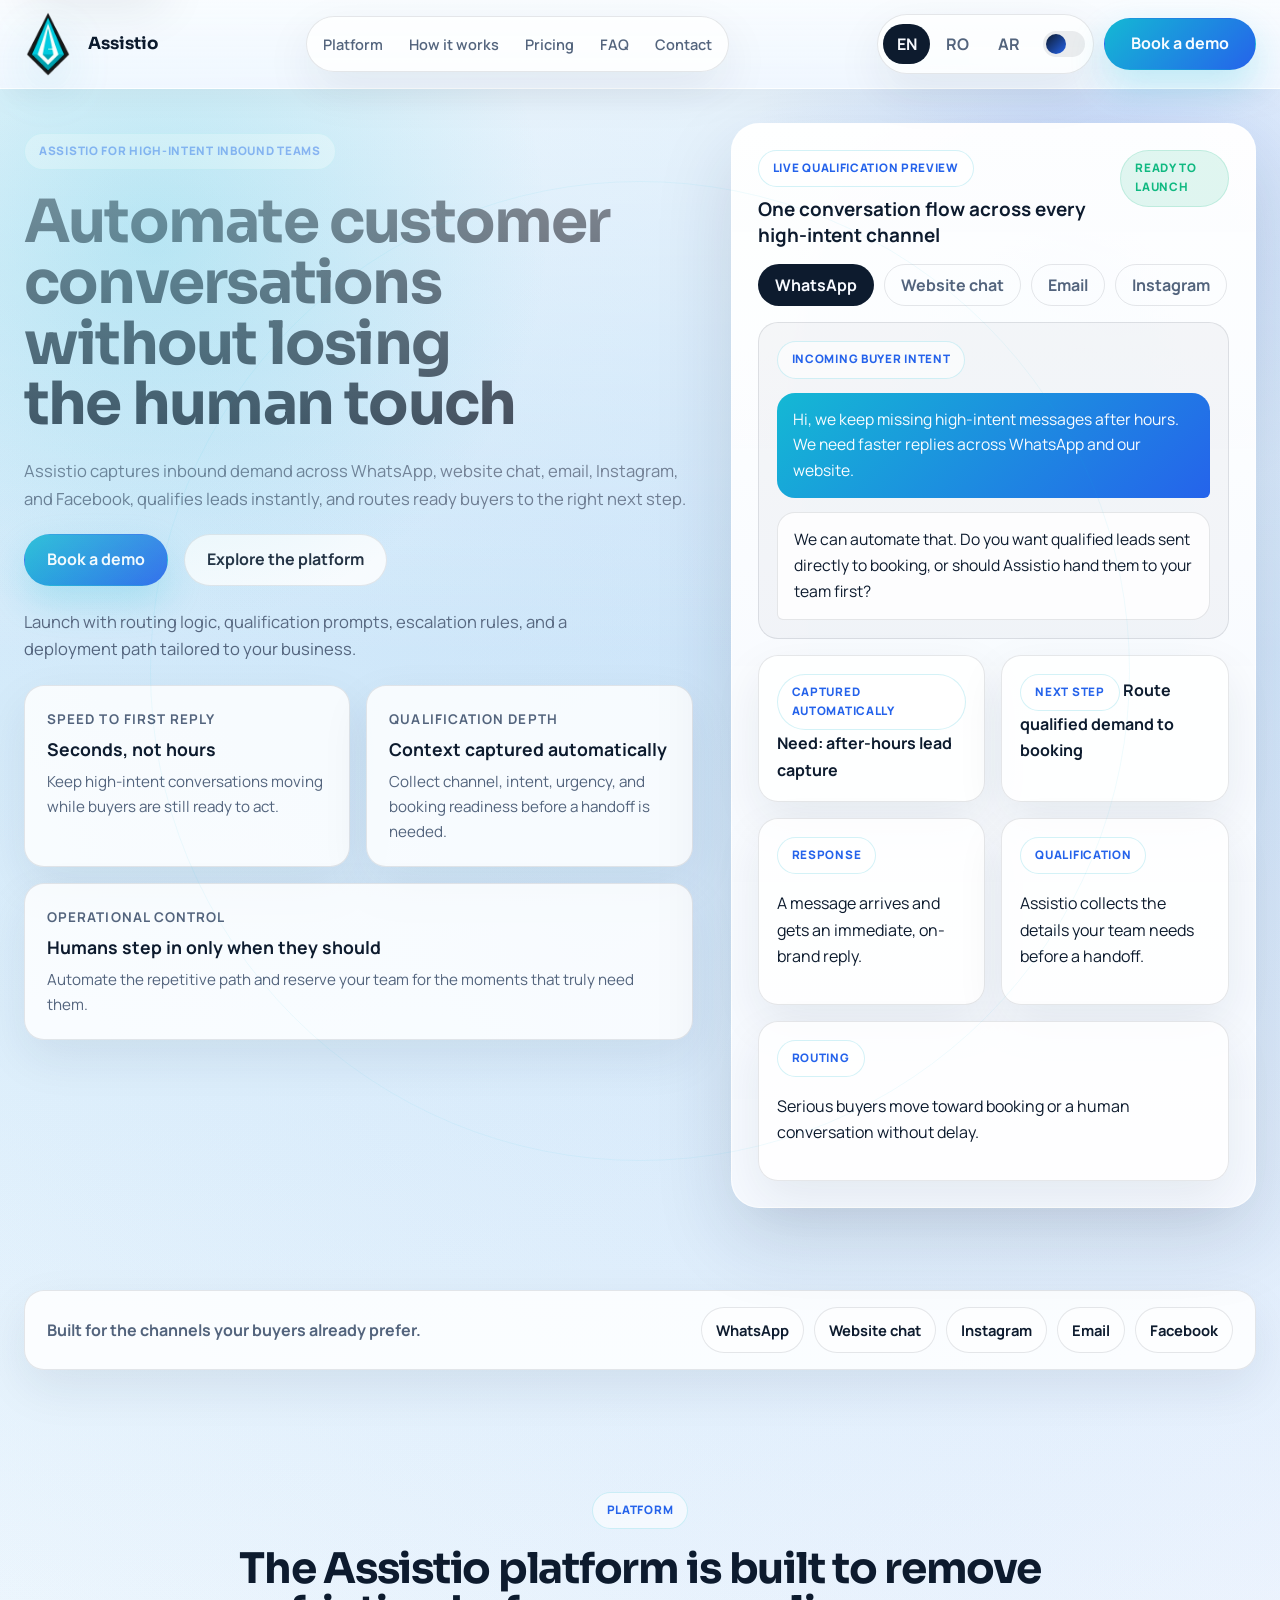
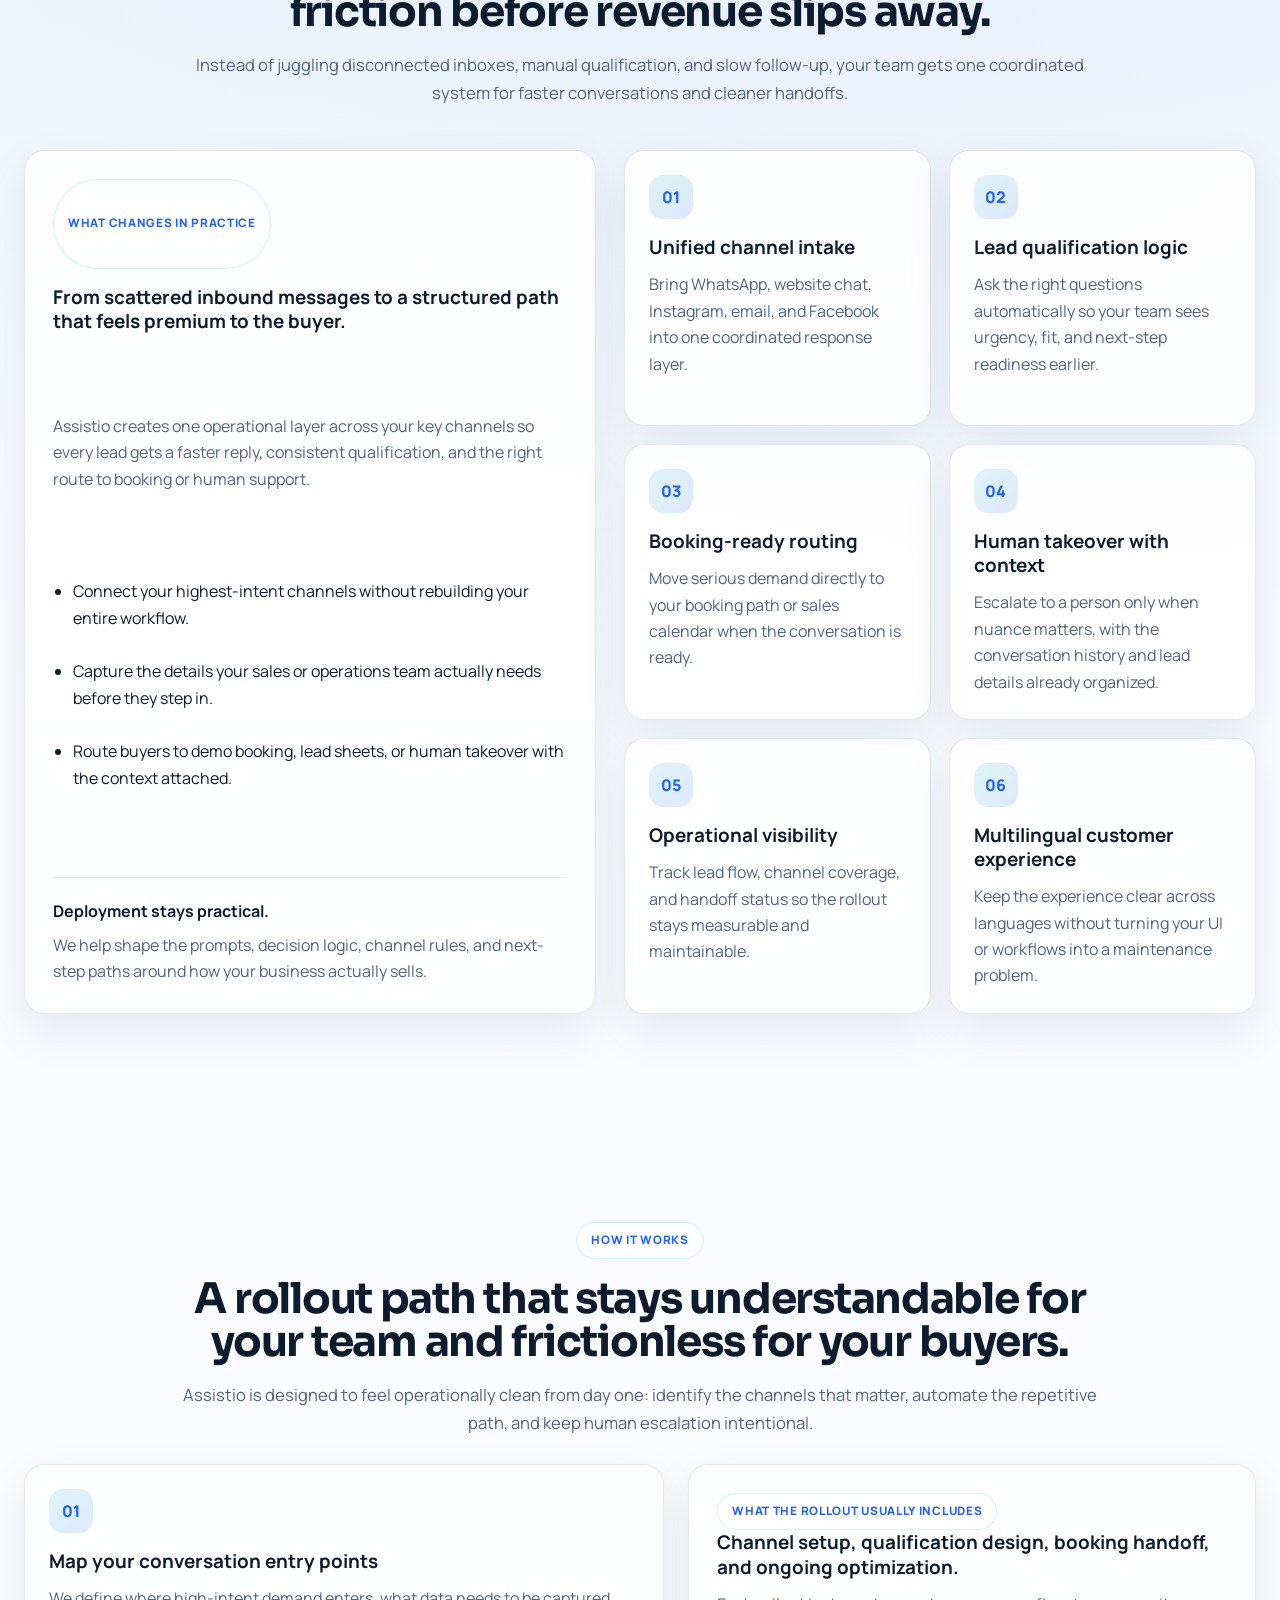
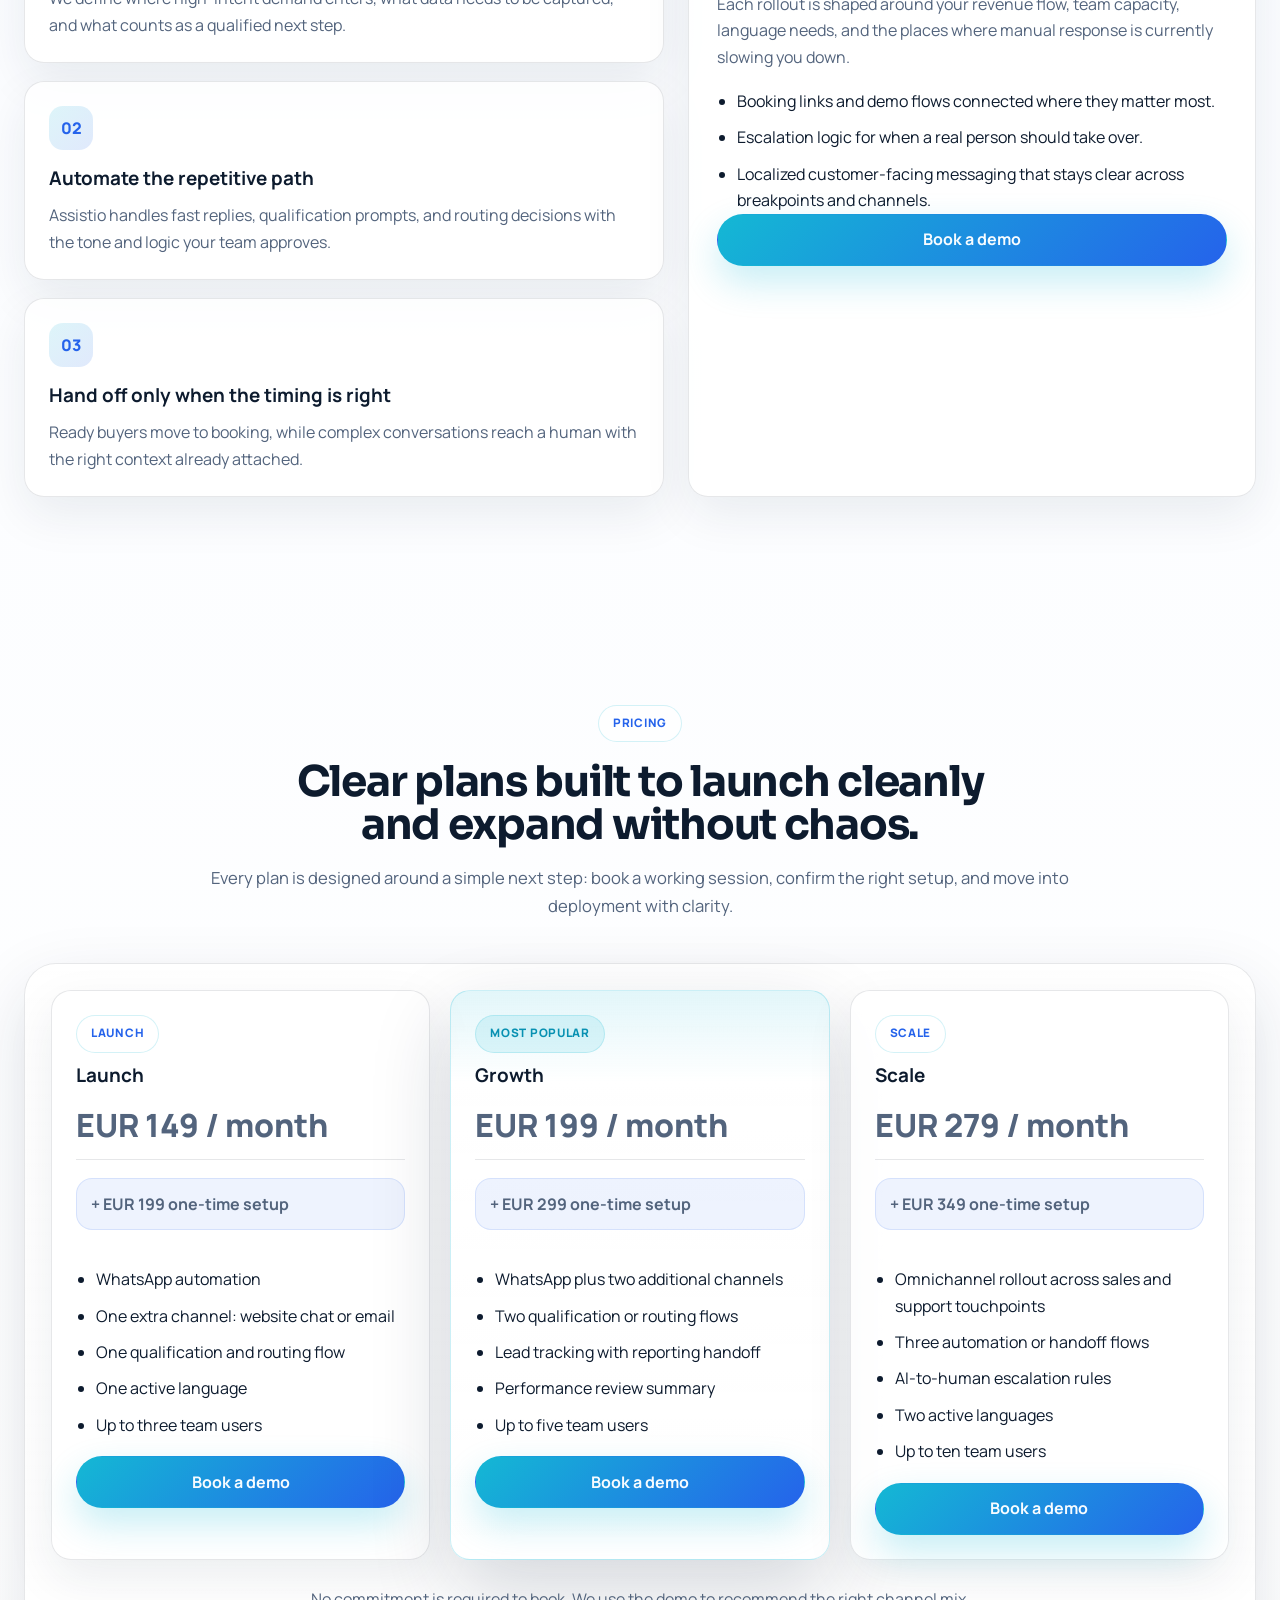
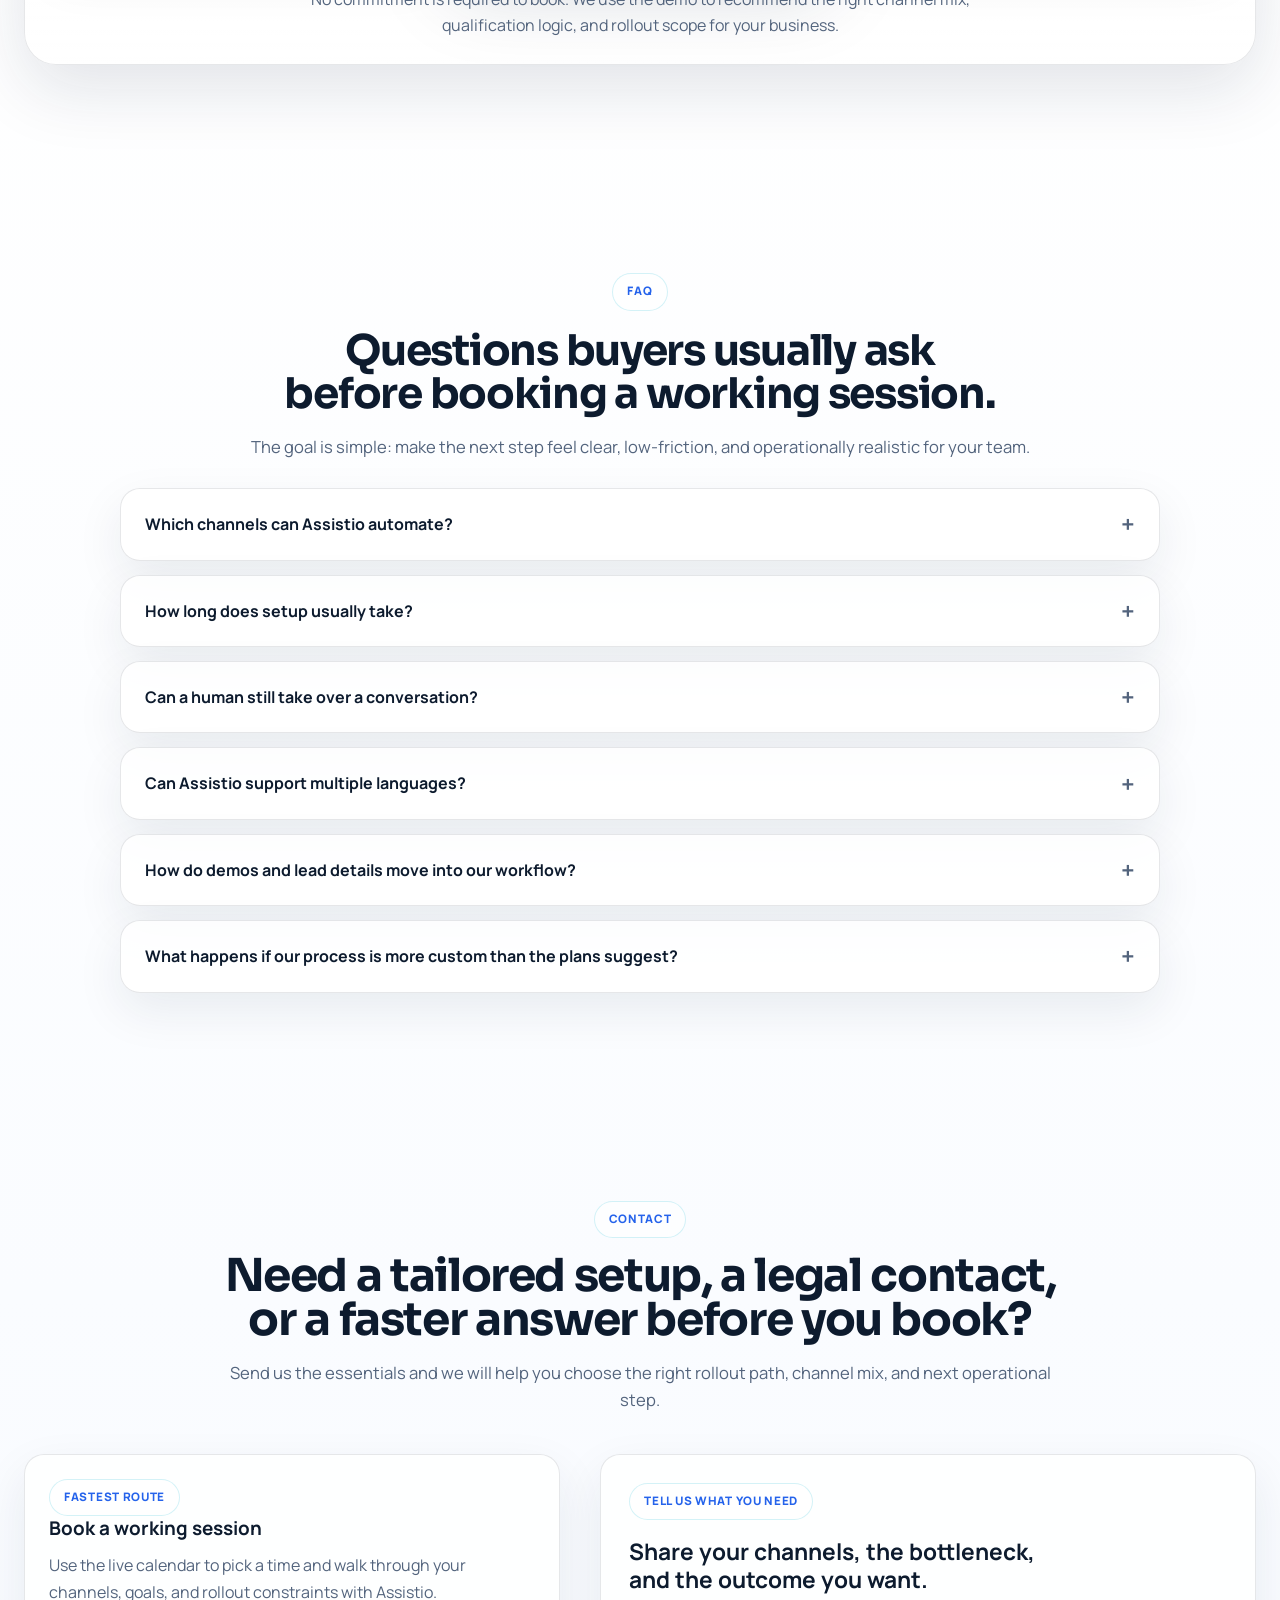
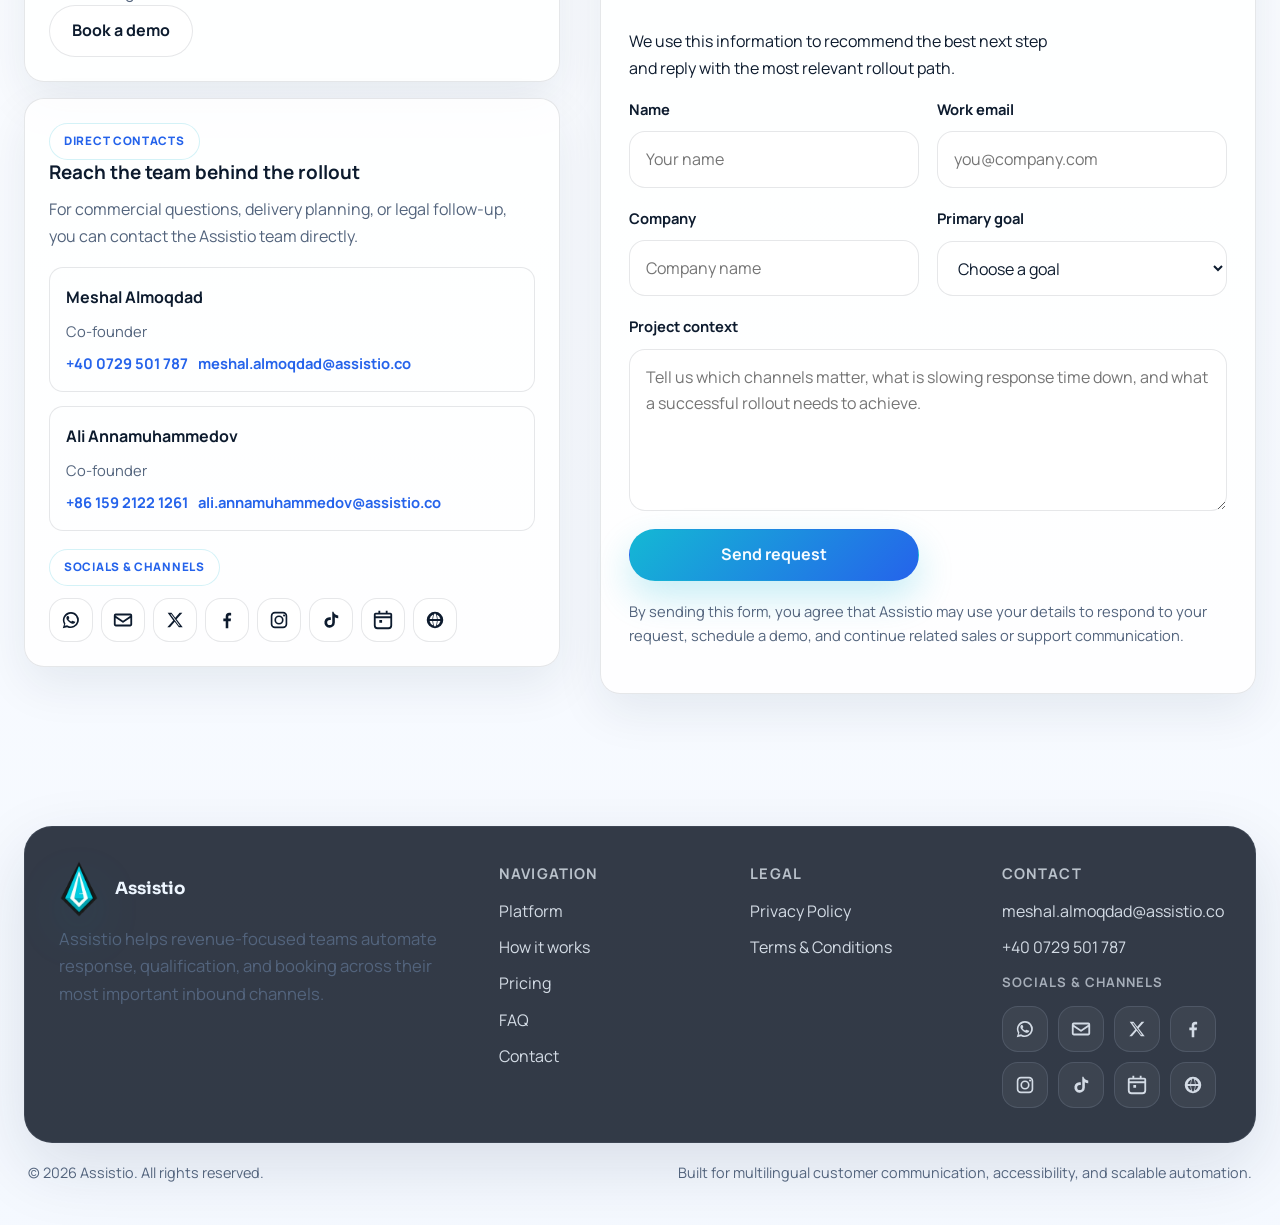
==== ASSISTIO OFFICIAL WEBSITE/index.html @ 351df15a "Keep homepage URL clean during section scroll" ====
<!doctype html>
<html lang="en" dir="ltr" data-theme="light">
<head>
  <meta charset="utf-8" />
  <meta name="viewport" content="width=device-width, initial-scale=1" />
  <title data-i18n-document-title="meta.home.title">Assistio | AI Customer Conversation Automation for Faster Lead Response</title>
  <meta
    name="description"
    content="Assistio automates WhatsApp, website chat, email, Instagram, and Facebook conversations so your team responds faster, qualifies leads instantly, and routes buyers to booking."
    data-i18n-content="meta.home.description"
  />
  <meta name="theme-color" content="#eff5ff" />
  <meta property="og:type" content="website" />
  <meta property="og:image" content="https://ai.assistio.co/assets/og.png" />
  <meta property="og:url" content="https://ai.assistio.co/" />
  <meta property="og:title" content="Assistio | AI Customer Conversation Automation for Faster Lead Response" data-i18n-content="meta.home.title" />
  <meta
    property="og:description"
    content="Assistio automates WhatsApp, website chat, email, Instagram, and Facebook conversations so your team responds faster, qualifies leads instantly, and routes buyers to booking."
    data-i18n-content="meta.home.description"
  />
  <link rel="canonical" href="https://ai.assistio.co/" />
  <link rel="icon" href="./assets/favicon.ico" sizes="any" />
  <link rel="icon" type="image/png" sizes="32x32" href="./assets/favicon-32x32.png" />
  <link rel="icon" type="image/png" sizes="16x16" href="./assets/favicon-16x16.png" />
  <link rel="apple-touch-icon" sizes="180x180" href="./assets/apple-touch-icon.png" />
  <link rel="manifest" href="./site.webmanifest" />
  <link rel="preconnect" href="https://fonts.googleapis.com" />
  <link rel="preconnect" href="https://fonts.gstatic.com" crossorigin />
  <link
    href="https://fonts.googleapis.com/css2?family=Manrope:wght@400;500;600;700;800&family=Sora:wght@600;700;800&family=Tajawal:wght@400;500;700;800&display=swap"
    rel="stylesheet"
  />
  <script>
    (function () {
      var doc = document.documentElement;
      doc.classList.add("site-booting");
      window.__assistioBootTimeout = window.setTimeout(function () {
        doc.classList.remove("site-booting");
      }, 1200);
      var storedTheme = null;
      var storedLang = null;
      var prefersDark = false;
      var queryTheme = null;
      var queryLang = null;

      try {
        var params = new URLSearchParams(window.location.search);
        queryTheme = params.get("theme");
        queryLang = params.get("lang");
        storedTheme = localStorage.getItem("assistio_theme");
        storedLang = localStorage.getItem("assistio_lang");
        prefersDark = window.matchMedia("(prefers-color-scheme: dark)").matches;
        if (queryTheme === "light" || queryTheme === "dark") {
          storedTheme = queryTheme;
          localStorage.setItem("assistio_theme", queryTheme);
        }
        if (queryLang === "en" || queryLang === "ro" || queryLang === "ar") {
          storedLang = queryLang;
          localStorage.setItem("assistio_lang", queryLang);
        }
      } catch (error) {
      }

      var theme = storedTheme === "light" || storedTheme === "dark"
        ? storedTheme
        : (prefersDark ? "dark" : "light");
      var browserLang = (navigator.language || navigator.userLanguage || "en").toLowerCase();
      var lang = storedLang === "ro" || storedLang === "ar"
        ? storedLang
        : (browserLang.indexOf("ro") === 0 ? "ro" : (browserLang.indexOf("ar") === 0 ? "ar" : "en"));

      doc.setAttribute("data-theme", theme);
      doc.style.colorScheme = theme;
      doc.lang = lang;
      doc.dir = lang === "ar" ? "rtl" : "ltr";

      try {
        if (queryTheme || queryLang) {
          var nextUrl = new URL(window.location.href);
          nextUrl.searchParams.delete("theme");
          nextUrl.searchParams.delete("lang");
          window.history.replaceState(null, "", nextUrl.toString());
        }
      } catch (error) {
      }
    })();
  </script>
  <link rel="stylesheet" href="./styles.css?v=20260409-25" />
  <script defer src="./site-config.js?v=20260409-25"></script>
  <script defer src="./scripts.js?v=20260409-25"></script>
</head>
<body data-page="home">
  <a class="skip-link" href="#main" data-i18n="ui.skip">Skip to content</a>

  <header class="site-header" data-header>
    <div class="container header-shell">
      <a class="brand" href="./index.html" aria-label="Assistio home">
        <span class="brand-mark-shell" aria-hidden="true">
          <img class="brand-mark" src="./assets/logo.png" width="40" height="60" alt="" />
        </span>
        <span class="brand-copy">
          <span class="brand-name">Assistio</span>
          <span class="brand-tag" data-i18n="brand.tag">Revenue-first AI automation for customer conversations</span>
        </span>
      </a>

      <nav class="site-nav" aria-label="Primary navigation" data-i18n-aria-label="ui.navPrimaryLabel">
        <button
          class="nav-toggle"
          type="button"
          aria-expanded="false"
          aria-controls="nav-panel"
          data-nav-toggle
          data-i18n-aria-label="ui.navOpen"
        >
          <span></span>
          <span></span>
          <span></span>
        </button>

        <div class="nav-panel" id="nav-panel" data-nav-panel>
          <div class="nav-panel-intro">
            <span class="brand-mark-shell nav-panel-mark-shell" aria-hidden="true">
              <img class="brand-mark" src="./assets/logo.png" width="32" height="48" alt="" />
            </span>
            <div class="nav-panel-copy-block">
              <span class="brand-name">Assistio</span>
              <p class="nav-panel-copy" data-i18n="brand.tag">Revenue-first AI automation for customer conversations</p>
            </div>
          </div>

          <div class="nav-links">
            <a class="nav-link" href="#platform" data-nav-link="platform" data-i18n="nav.platform">Platform</a>
            <a class="nav-link" href="#workflow" data-nav-link="workflow" data-i18n="nav.workflow">How it works</a>
            <a class="nav-link" href="#pricing" data-nav-link="pricing" data-i18n="nav.pricing">Pricing</a>
            <a class="nav-link" href="#faq" data-nav-link="faq" data-i18n="nav.faq">FAQ</a>
            <a class="nav-link" href="#contact" data-nav-link="contact" data-i18n="nav.contact">Contact</a>
          </div>

          <div class="nav-mobile-stack">
            <div class="lang-switch" aria-label="Language switcher" data-i18n-aria-label="ui.languageLabel">
              <button class="lang-button" type="button" data-lang="en">EN</button>
              <button class="lang-button" type="button" data-lang="ro">RO</button>
              <button class="lang-button" type="button" data-lang="ar">AR</button>
            </div>

            <button class="theme-toggle" type="button" data-theme-toggle data-i18n-aria-label="ui.themeToggleToDark">
              <span class="theme-toggle-track" aria-hidden="true"></span>
              <span class="theme-toggle-label" data-theme-label></span>
            </button>

            <div class="nav-mobile-actions">
              <a class="btn btn-secondary btn-block" href="#contact" data-i18n="ui.contact">Contact us</a>
              <a class="btn btn-primary btn-block" href="https://calendar.app.google/mF4N138gHQZpTKqc6" target="_blank" rel="noopener noreferrer" data-booking-link data-i18n="ui.bookDemo">Book a demo</a>
            </div>
          </div>
        </div>
      </nav>

      <div class="header-actions">
        <div class="header-control-group">
          <div class="lang-switch desktop-lang-switch" aria-label="Language switcher" data-i18n-aria-label="ui.languageLabel">
            <button class="lang-button" type="button" data-lang="en">EN</button>
            <button class="lang-button" type="button" data-lang="ro">RO</button>
            <button class="lang-button" type="button" data-lang="ar">AR</button>
          </div>

          <button class="theme-toggle" type="button" data-theme-toggle data-i18n-aria-label="ui.themeToggleToDark">
            <span class="theme-toggle-track" aria-hidden="true"></span>
            <span class="theme-toggle-label" data-theme-label></span>
          </button>
        </div>
        <a class="btn btn-primary header-cta" href="https://calendar.app.google/mF4N138gHQZpTKqc6" target="_blank" rel="noopener noreferrer" data-booking-link data-i18n="ui.bookDemo">Book a demo</a>
      </div>
    </div>
    <div class="nav-overlay" data-nav-overlay hidden></div>
  </header>

  <main id="main">
    <section class="hero section" id="top">
      <div class="container hero-grid">
        <div class="hero-copy" data-reveal>
          <span class="eyebrow" data-i18n="hero.eyebrow">Assistio for high-intent inbound teams</span>
          <h1 class="hero-title" data-i18n="hero.title">Automate customer conversations without losing the human touch</h1>
          <p class="hero-lead" data-i18n="hero.lead">
            Assistio captures inbound demand across WhatsApp, website chat, email, Instagram, and Facebook, qualifies leads instantly, and routes ready buyers to the right next step.
          </p>

          <div class="hero-actions">
            <a class="btn btn-primary" href="https://calendar.app.google/mF4N138gHQZpTKqc6" target="_blank" rel="noopener noreferrer" data-booking-link data-i18n="ui.bookDemo">Book a demo</a>
            <a class="btn btn-secondary" href="#platform" data-i18n="ui.explorePlatform">Explore the platform</a>
          </div>

          <p class="hero-support" data-i18n="hero.support">
            Launch with routing logic, qualification prompts, escalation rules, and a deployment path tailored to your business.
          </p>

          <div class="hero-metrics">
            <article class="metric-card" data-reveal>
              <span class="metric-label" data-i18n="hero.metric1.label">Speed to first reply</span>
              <strong class="metric-value" data-i18n="hero.metric1.value">Seconds, not hours</strong>
              <p class="metric-copy" data-i18n="hero.metric1.copy">Keep high-intent conversations moving while buyers are still ready to act.</p>
            </article>
            <article class="metric-card" data-reveal>
              <span class="metric-label" data-i18n="hero.metric2.label">Qualification depth</span>
              <strong class="metric-value" data-i18n="hero.metric2.value">Context captured automatically</strong>
              <p class="metric-copy" data-i18n="hero.metric2.copy">Collect channel, intent, urgency, and booking readiness before a handoff is needed.</p>
            </article>
            <article class="metric-card" data-reveal>
              <span class="metric-label" data-i18n="hero.metric3.label">Operational control</span>
              <strong class="metric-value" data-i18n="hero.metric3.value">Humans step in only when they should</strong>
              <p class="metric-copy" data-i18n="hero.metric3.copy">Automate the repetitive path and reserve your team for the moments that truly need them.</p>
            </article>
          </div>
        </div>

        <div class="hero-visual" data-reveal>
          <div class="hero-glow" aria-hidden="true"></div>
          <section class="conversation-shell" aria-label="Assistio product preview">
            <div class="conversation-header">
              <div class="conversation-header-copy">
                <span class="mini-label" data-i18n="hero.previewLabel">Live qualification preview</span>
                <strong data-i18n="hero.previewTitle">One conversation flow across every high-intent channel</strong>
              </div>
              <span class="status-chip" data-i18n="hero.previewStatus">Ready to launch</span>
            </div>

            <div class="channel-switch" role="group" aria-label="Channel examples" data-i18n-aria-label="hero.channelGroupLabel">
              <button class="channel-pill is-active" type="button" data-example-tab="whatsapp" data-i18n="hero.tabs.whatsapp" aria-pressed="true">WhatsApp</button>
              <button class="channel-pill" type="button" data-example-tab="website" data-i18n="hero.tabs.website" aria-pressed="false">Website chat</button>
              <button class="channel-pill" type="button" data-example-tab="email" data-i18n="hero.tabs.email" aria-pressed="false">Email</button>
              <button class="channel-pill" type="button" data-example-tab="instagram" data-i18n="hero.tabs.instagram" aria-pressed="false">Instagram</button>
            </div>

            <div class="conversation-window">
              <span class="mini-label" data-i18n="hero.incomingLabel">Incoming buyer intent</span>
              <div class="message message-user" data-example="user">
                Hi, we keep missing high-intent messages after hours. We need faster replies across WhatsApp and our website.
              </div>
              <div class="message message-assistant" data-example="assistant">
                We can automate that. Do you want qualified leads sent directly to booking, or should Assistio hand them to your team first?
              </div>
            </div>

            <div class="conversation-insights">
              <article class="insight-card">
                <span class="mini-label" data-i18n="hero.captureLabel">Captured automatically</span>
                <strong data-example="capture">Need: after-hours lead capture</strong>
              </article>
              <article class="insight-card">
                <span class="mini-label" data-i18n="hero.nextLabel">Next step</span>
                <strong data-example="next">Route qualified demand to booking</strong>
              </article>
            </div>

            <div class="workflow-cards">
              <article class="workflow-card">
                <span class="mini-label" data-i18n="hero.workflowStep1Label">Response</span>
                <p data-example="step1">A message arrives and gets an immediate, on-brand reply.</p>
              </article>
              <article class="workflow-card">
                <span class="mini-label" data-i18n="hero.workflowStep2Label">Qualification</span>
                <p data-example="step2">Assistio collects the details your team needs before a handoff.</p>
              </article>
              <article class="workflow-card">
                <span class="mini-label" data-i18n="hero.workflowStep3Label">Routing</span>
                <p data-example="step3">Serious buyers move toward booking or a human conversation without delay.</p>
              </article>
            </div>
          </section>
        </div>
      </div>
    </section>

    <section class="trust-strip" aria-label="Assistio channel coverage">
      <div class="container trust-shell">
        <p class="trust-copy" data-i18n="trust.lead">Built for the channels your buyers already prefer.</p>
        <div class="trust-pills">
          <span class="trust-pill" data-i18n="trust.channel1">WhatsApp</span>
          <span class="trust-pill" data-i18n="trust.channel2">Website chat</span>
          <span class="trust-pill" data-i18n="trust.channel3">Instagram</span>
          <span class="trust-pill" data-i18n="trust.channel4">Email</span>
          <span class="trust-pill" data-i18n="trust.channel5">Facebook</span>
        </div>
      </div>
    </section>

    <section class="section" id="platform" data-section="platform">
      <div class="container">
        <div class="section-heading" data-reveal>
          <span class="eyebrow" data-i18n="platform.eyebrow">Platform</span>
          <h2 class="section-title" data-i18n="platform.title">The Assistio platform is built to remove friction before revenue slips away.</h2>
          <p class="section-lead" data-i18n="platform.lead">
            Instead of juggling disconnected inboxes, manual qualification, and slow follow-up, your team gets one coordinated system for faster conversations and cleaner handoffs.
          </p>
        </div>
        <div class="platform-grid">
          <article class="story-panel" data-reveal>
            <span class="mini-label" data-i18n="platform.storyLabel">What changes in practice</span>
            <h3 data-i18n="platform.storyTitle">From scattered inbound messages to a structured path that feels premium to the buyer.</h3>
            <p data-i18n="platform.storyCopy">
              Assistio creates one operational layer across your key channels so every lead gets a faster reply, consistent qualification, and the right route to booking or human support.
            </p>
            <ul class="story-list">
              <li data-i18n="platform.storyPoint1">Connect your highest-intent channels without rebuilding your entire workflow.</li>
              <li data-i18n="platform.storyPoint2">Capture the details your sales or operations team actually needs before they step in.</li>
              <li data-i18n="platform.storyPoint3">Route buyers to demo booking, lead sheets, or human takeover with the context attached.</li>
            </ul>
            <div class="story-footer">
              <strong data-i18n="platform.storyFootTitle">Deployment stays practical.</strong>
              <p data-i18n="platform.storyFootCopy">We help shape the prompts, decision logic, channel rules, and next-step paths around how your business actually sells.</p>
            </div>
          </article>

          <div class="capability-grid">
            <article class="capability-card" data-reveal>
              <span class="capability-icon">01</span>
              <h3 data-i18n="platform.card1.title">Unified channel intake</h3>
              <p data-i18n="platform.card1.copy">Bring WhatsApp, website chat, Instagram, email, and Facebook into one coordinated response layer.</p>
            </article>
            <article class="capability-card" data-reveal>
              <span class="capability-icon">02</span>
              <h3 data-i18n="platform.card2.title">Lead qualification logic</h3>
              <p data-i18n="platform.card2.copy">Ask the right questions automatically so your team sees urgency, fit, and next-step readiness earlier.</p>
            </article>
            <article class="capability-card" data-reveal>
              <span class="capability-icon">03</span>
              <h3 data-i18n="platform.card3.title">Booking-ready routing</h3>
              <p data-i18n="platform.card3.copy">Move serious demand directly to your booking path or sales calendar when the conversation is ready.</p>
            </article>
            <article class="capability-card" data-reveal>
              <span class="capability-icon">04</span>
              <h3 data-i18n="platform.card4.title">Human takeover with context</h3>
              <p data-i18n="platform.card4.copy">Escalate to a person only when nuance matters, with the conversation history and lead details already organized.</p>
            </article>
            <article class="capability-card" data-reveal>
              <span class="capability-icon">05</span>
              <h3 data-i18n="platform.card5.title">Operational visibility</h3>
              <p data-i18n="platform.card5.copy">Track lead flow, channel coverage, and handoff status so the rollout stays measurable and maintainable.</p>
            </article>
            <article class="capability-card" data-reveal>
              <span class="capability-icon">06</span>
              <h3 data-i18n="platform.card6.title">Multilingual customer experience</h3>
              <p data-i18n="platform.card6.copy">Keep the experience clear across languages without turning your UI or workflows into a maintenance problem.</p>
            </article>
          </div>
        </div>
      </div>
    </section>

    <section class="section section-contrast" id="workflow" data-section="workflow">
      <div class="container workflow-shell">
        <div class="section-heading" data-reveal>
          <span class="eyebrow" data-i18n="workflow.eyebrow">How it works</span>
          <h2 class="section-title" data-i18n="workflow.title">A rollout path that stays understandable for your team and frictionless for your buyers.</h2>
          <p class="section-lead" data-i18n="workflow.lead">
            Assistio is designed to feel operationally clean from day one: identify the channels that matter, automate the repetitive path, and keep human escalation intentional.
          </p>
        </div>

        <div class="workflow-grid">
          <div class="workflow-copy" data-reveal>
          <div class="workflow-steps">
            <article class="step-card" data-reveal>
              <span class="step-number">01</span>
              <h3 data-i18n="workflow.step1.title">Map your conversation entry points</h3>
              <p data-i18n="workflow.step1.copy">We define where high-intent demand enters, what data needs to be captured, and what counts as a qualified next step.</p>
            </article>
            <article class="step-card" data-reveal>
              <span class="step-number">02</span>
              <h3 data-i18n="workflow.step2.title">Automate the repetitive path</h3>
              <p data-i18n="workflow.step2.copy">Assistio handles fast replies, qualification prompts, and routing decisions with the tone and logic your team approves.</p>
            </article>
            <article class="step-card" data-reveal>
              <span class="step-number">03</span>
              <h3 data-i18n="workflow.step3.title">Hand off only when the timing is right</h3>
              <p data-i18n="workflow.step3.copy">Ready buyers move to booking, while complex conversations reach a human with the right context already attached.</p>
            </article>
          </div>
          </div>

          <aside class="rollout-card" data-reveal>
            <span class="mini-label" data-i18n="workflow.panelLabel">What the rollout usually includes</span>
            <h3 data-i18n="workflow.panelTitle">Channel setup, qualification design, booking handoff, and ongoing optimization.</h3>
            <p data-i18n="workflow.panelCopy">
              Each rollout is shaped around your revenue flow, team capacity, language needs, and the places where manual response is currently slowing you down.
            </p>
            <ul class="rollout-list">
              <li data-i18n="workflow.panelPoint1">Booking links and demo flows connected where they matter most.</li>
              <li data-i18n="workflow.panelPoint2">Escalation logic for when a real person should take over.</li>
              <li data-i18n="workflow.panelPoint3">Localized customer-facing messaging that stays clear across breakpoints and channels.</li>
            </ul>
            <a class="btn btn-primary btn-block" href="https://calendar.app.google/mF4N138gHQZpTKqc6" target="_blank" rel="noopener noreferrer" data-booking-link data-i18n="ui.bookDemo">Book a demo</a>
          </aside>
        </div>
      </div>
    </section>

    <section class="section pricing-section" id="pricing" data-section="pricing">
      <div class="container">
        <div class="section-heading" data-reveal>
          <span class="eyebrow" data-i18n="pricing.eyebrow">Pricing</span>
          <h2 class="section-title" data-i18n="pricing.title">Clear plans built to launch cleanly and expand without chaos.</h2>
          <p class="section-lead" data-i18n="pricing.lead">
            Every plan is designed around a simple next step: book a working session, confirm the right setup, and move into deployment with clarity.
          </p>
        </div>

        <div class="pricing-shell">
          <div class="pricing-grid">
            <article class="pricing-card" data-reveal>
              <div class="plan-head">
                <span class="plan-badge" data-i18n="pricing.launch.badge">Launch</span>
                <h3 data-i18n="pricing.launch.name">Launch</h3>
                <p class="plan-price" data-i18n="pricing.launch.price">EUR 149 / month</p>
              </div>
              <p class="plan-setup" data-i18n="pricing.launch.setup">+ EUR 199 one-time setup</p>
              <ul class="plan-list">
                <li data-i18n="pricing.launch.feature1">WhatsApp automation</li>
                <li data-i18n="pricing.launch.feature2">One extra channel: website chat or email</li>
                <li data-i18n="pricing.launch.feature3">One qualification and routing flow</li>
                <li data-i18n="pricing.launch.feature4">One active language</li>
                <li data-i18n="pricing.launch.feature5">Up to three team users</li>
              </ul>
              <a class="btn btn-primary btn-block" href="https://calendar.app.google/mF4N138gHQZpTKqc6" target="_blank" rel="noopener noreferrer" data-booking-link data-i18n="ui.bookDemo">Book a demo</a>
            </article>

            <article class="pricing-card pricing-card-featured" data-reveal>
              <div class="plan-head">
                <span class="plan-badge plan-badge-featured" data-i18n="pricing.growth.badge">Most popular</span>
                <h3 data-i18n="pricing.growth.name">Growth</h3>
                <p class="plan-price" data-i18n="pricing.growth.price">EUR 199 / month</p>
              </div>
              <p class="plan-setup" data-i18n="pricing.growth.setup">+ EUR 299 one-time setup</p>
              <ul class="plan-list">
                <li data-i18n="pricing.growth.feature1">WhatsApp plus two additional channels</li>
                <li data-i18n="pricing.growth.feature2">Two qualification or routing flows</li>
                <li data-i18n="pricing.growth.feature3">Lead tracking with reporting handoff</li>
                <li data-i18n="pricing.growth.feature4">Performance review summary</li>
                <li data-i18n="pricing.growth.feature5">Up to five team users</li>
              </ul>
              <a class="btn btn-primary btn-block" href="https://calendar.app.google/mF4N138gHQZpTKqc6" target="_blank" rel="noopener noreferrer" data-booking-link data-i18n="ui.bookDemo">Book a demo</a>
            </article>

            <article class="pricing-card" data-reveal>
              <div class="plan-head">
                <span class="plan-badge" data-i18n="pricing.scale.badge">Scale</span>
                <h3 data-i18n="pricing.scale.name">Scale</h3>
                <p class="plan-price" data-i18n="pricing.scale.price">EUR 279 / month</p>
              </div>
              <p class="plan-setup" data-i18n="pricing.scale.setup">+ EUR 349 one-time setup</p>
              <ul class="plan-list">
                <li data-i18n="pricing.scale.feature1">Omnichannel rollout across sales and support touchpoints</li>
                <li data-i18n="pricing.scale.feature2">Three automation or handoff flows</li>
                <li data-i18n="pricing.scale.feature3">AI-to-human escalation rules</li>
                <li data-i18n="pricing.scale.feature4">Two active languages</li>
                <li data-i18n="pricing.scale.feature5">Up to ten team users</li>
              </ul>
              <a class="btn btn-primary btn-block" href="https://calendar.app.google/mF4N138gHQZpTKqc6" target="_blank" rel="noopener noreferrer" data-booking-link data-i18n="ui.bookDemo">Book a demo</a>
            </article>
          </div>

          <p class="pricing-note" data-reveal data-i18n="pricing.note">
            No commitment is required to book. We use the demo to recommend the right channel mix, qualification logic, and rollout scope for your business.
          </p>
        </div>
      </div>
    </section>

    <section class="section faq-section" id="faq" data-section="faq">
      <div class="container faq-shell">
        <div class="section-heading" data-reveal>
          <span class="eyebrow" data-i18n="faq.eyebrow">FAQ</span>
          <h2 class="section-title" data-i18n="faq.title">Questions buyers usually ask before booking a working session.</h2>
          <p class="section-lead" data-i18n="faq.lead">
            The goal is simple: make the next step feel clear, low-friction, and operationally realistic for your team.
          </p>
        </div>

        <div class="faq-list" data-reveal>
          <details class="faq-item">
            <summary data-i18n="faq.q1.question">Which channels can Assistio automate?</summary>
            <p data-i18n="faq.q1.answer">Assistio can be configured for WhatsApp, website chat, email, Instagram, and Facebook workflows depending on your plan and rollout scope.</p>
          </details>
          <details class="faq-item">
            <summary data-i18n="faq.q2.question">How long does setup usually take?</summary>
            <p data-i18n="faq.q2.answer">That depends on your channels, routing logic, and review speed, but the working session is designed to clarify scope quickly so launch can move without unnecessary delay.</p>
          </details>
          <details class="faq-item">
            <summary data-i18n="faq.q3.question">Can a human still take over a conversation?</summary>
            <p data-i18n="faq.q3.answer">Yes. Assistio is built to support human takeover when nuance, compliance, or commercial judgment requires a real person.</p>
          </details>
          <details class="faq-item">
            <summary data-i18n="faq.q4.question">Can Assistio support multiple languages?</summary>
            <p data-i18n="faq.q4.answer">Yes. The site and product messaging can be structured for multilingual use, and the rollout can be configured around the languages your business actively serves.</p>
          </details>
          <details class="faq-item">
            <summary data-i18n="faq.q5.question">How do demos and lead details move into our workflow?</summary>
            <p data-i18n="faq.q5.answer">During rollout we define whether qualified conversations should move to booking, spreadsheets, CRM steps, or a live human handoff based on your operating model.</p>
          </details>
          <details class="faq-item">
            <summary data-i18n="faq.q6.question">What happens if our process is more custom than the plans suggest?</summary>
            <p data-i18n="faq.q6.answer">Use the contact form or book a demo. We can review a more tailored setup if your channels, handoff rules, or localization needs go beyond a standard package.</p>
          </details>
        </div>
      </div>
    </section>

    <section class="section contact-section" id="contact" data-section="contact">
      <div class="container contact-shell">
        <div class="contact-intro" data-reveal>
          <span class="eyebrow" data-i18n="contact.eyebrow">Contact</span>
          <h2 class="section-title" data-i18n="contact.title">Need a tailored setup, a legal contact, or a faster answer before you book?</h2>
          <p class="section-lead" data-i18n="contact.lead">
            Send us the essentials and we will help you choose the right rollout path, channel mix, and next operational step.
          </p>
        </div>

        <div class="contact-grid">
          <div class="contact-cards-column" data-reveal>
            <div class="contact-cards">
            <article class="contact-card" data-reveal>
              <span class="mini-label" data-i18n="contact.card1.label">Fastest route</span>
              <h3 data-i18n="contact.card1.title">Book a working session</h3>
              <p data-i18n="contact.card1.copy">Use the live calendar to pick a time and walk through your channels, goals, and rollout constraints with Assistio.</p>
              <a class="btn btn-secondary" href="https://calendar.app.google/mF4N138gHQZpTKqc6" target="_blank" rel="noopener noreferrer" data-booking-link data-i18n="ui.bookDemo">Book a demo</a>
            </article>

            <article class="contact-card" data-reveal>
              <span class="mini-label" data-i18n="contact.card2.label">Direct contacts</span>
              <h3 data-i18n="contact.card2.title">Reach the team behind the rollout</h3>
              <p data-i18n="contact.card2.copy">For commercial questions, delivery planning, or legal follow-up, you can contact the Assistio team directly.</p>
              <div class="team-list" data-contact-list></div>
              <div class="contact-social-shell" data-social-shell>
                <span class="mini-label" data-i18n="contact.socialLabel">Socials &amp; channels</span>
                <div class="social-links-list social-links-list-compact" data-social-links></div>
              </div>
            </article>
            </div>
          </div>

          <div class="form-card" data-reveal>
            <div class="form-head">
              <span class="mini-label" data-i18n="contact.formLabel">Tell us what you need</span>
              <h3 data-i18n="contact.formTitle">Share your channels, the bottleneck, and the outcome you want.</h3>
              <p data-i18n="contact.formCopy">We use this information to recommend the best next step and reply with the most relevant rollout path.</p>
            </div>

            <form class="contact-form" method="POST" novalidate data-contact-form>
              <label class="field">
                <span data-i18n="contact.form.nameLabel">Name</span>
                <input type="text" name="name" autocomplete="name" required data-i18n-placeholder="contact.form.namePlaceholder" placeholder="Your name" />
              </label>

              <label class="field">
                <span data-i18n="contact.form.emailLabel">Work email</span>
                <input type="email" name="email" autocomplete="email" required data-i18n-placeholder="contact.form.emailPlaceholder" placeholder="you@company.com" />
              </label>

              <label class="field">
                <span data-i18n="contact.form.companyLabel">Company</span>
                <input type="text" name="company" autocomplete="organization" required data-i18n-placeholder="contact.form.companyPlaceholder" placeholder="Company name" />
              </label>

              <label class="field">
                <span data-i18n="contact.form.useCaseLabel">Primary goal</span>
                <select name="use_case" required>
                  <option value="" data-i18n="contact.form.useCasePlaceholder">Choose a goal</option>
                  <option value="lead-capture" data-i18n="contact.form.useCaseOption1">Lead capture and faster replies</option>
                  <option value="booking-automation" data-i18n="contact.form.useCaseOption2">Booking automation</option>
                  <option value="support-triage" data-i18n="contact.form.useCaseOption3">Support triage and routing</option>
                  <option value="multichannel" data-i18n="contact.form.useCaseOption4">Multi-channel rollout</option>
                </select>
              </label>

              <label class="field field-full">
                <span data-i18n="contact.form.messageLabel">Project context</span>
                <textarea
                  name="message"
                  rows="5"
                  required
                  data-i18n-placeholder="contact.form.messagePlaceholder"
                  placeholder="Tell us which channels matter, what is slowing response time down, and what a successful rollout needs to achieve."
                ></textarea>
              </label>

              <button class="btn btn-primary btn-block" type="submit" data-form-submit data-i18n="contact.form.submit">Send request</button>
              <p class="form-disclaimer" data-i18n="contact.form.disclaimer">By sending this form, you agree that Assistio may use your details to respond to your request, schedule a demo, and continue related sales or support communication.</p>
              <p class="form-status" role="status" aria-live="polite" data-form-status></p>
            </form>
          </div>
        </div>
      </div>
    </section>
  </main>

  <footer class="site-footer">
    <div class="container footer-grid">
      <div class="footer-branding">
        <a class="brand brand-footer" href="./index.html" aria-label="Assistio home">
          <span class="brand-mark-shell brand-mark-shell-footer" aria-hidden="true">
            <img class="brand-mark" src="./assets/logo.png" width="36" height="54" alt="" />
          </span>
          <span class="brand-copy">
            <span class="brand-name">Assistio</span>
            <span class="brand-tag" data-i18n="footer.tag">Premium AI automation for faster conversations and cleaner handoffs.</span>
          </span>
        </a>
        <p class="footer-copy" data-i18n="footer.copy">Assistio helps revenue-focused teams automate response, qualification, and booking across their most important inbound channels.</p>
      </div>

      <div class="footer-column">
        <h2 data-i18n="footer.navTitle">Navigation</h2>
        <nav aria-label="Footer navigation" data-i18n-aria-label="ui.footerNavLabel">
          <a href="#platform" data-i18n="nav.platform">Platform</a>
          <a href="#workflow" data-i18n="nav.workflow">How it works</a>
          <a href="#pricing" data-i18n="nav.pricing">Pricing</a>
          <a href="#faq" data-i18n="nav.faq">FAQ</a>
          <a href="#contact" data-i18n="nav.contact">Contact</a>
        </nav>
      </div>

      <div class="footer-column">
        <h2 data-i18n="footer.legalTitle">Legal</h2>
        <nav aria-label="Legal pages" data-i18n-aria-label="ui.footerLegalLabel">
          <a href="./privacy.html" data-i18n="footer.privacy">Privacy Policy</a>
          <a href="./terms.html" data-i18n="footer.terms">Terms &amp; Conditions</a>
        </nav>
      </div>

      <div class="footer-column">
        <h2 data-i18n="footer.contactTitle">Contact</h2>
        <div class="footer-contact">
          <a href="mailto:meshal.almoqdad@assistio.co" data-company-link="supportEmail">meshal.almoqdad@assistio.co</a>
          <a href="tel:+400729501787">+40 0729 501 787</a>
        </div>
        <div class="footer-social-shell" data-social-shell>
          <span class="footer-subtitle" data-i18n="footer.socialTitle">Socials &amp; channels</span>
          <div class="social-links-list" data-social-links></div>
        </div>
      </div>
    </div>

    <div class="container footer-bottom">
      <p>&copy; <span data-year></span> Assistio. <span data-i18n="footer.rights">All rights reserved.</span></p>
      <p data-i18n="footer.note">Built for multilingual customer communication, accessibility, and scalable automation.</p>
    </div>
  </footer>

</body>
</html>
---- ASSISTIO OFFICIAL WEBSITE/styles.css ----
:root {
  --bg: #eff5ff;
  --bg-soft: #f7faff;
  --bg-contrast: #0b1424;
  --surface: rgba(255, 255, 255, 0.82);
  --surface-strong: #ffffff;
  --surface-contrast: rgba(8, 17, 31, 0.82);
  --text: #0d1b2e;
  --text-soft: #53647d;
  --text-inverse: #eef6ff;
  --border: rgba(13, 27, 46, 0.1);
  --border-strong: rgba(13, 27, 46, 0.16);
  --primary: #14b8d4;
  --primary-strong: #0891b2;
  --primary-soft: rgba(20, 184, 212, 0.14);
  --accent: #2563eb;
  --accent-soft: rgba(37, 99, 235, 0.14);
  --success: #10b981;
  --shadow-soft: 0 18px 48px rgba(18, 36, 63, 0.08);
  --shadow-card: 0 24px 68px rgba(18, 36, 63, 0.12);
  --radius-sm: 14px;
  --radius: 20px;
  --radius-lg: 28px;
  --radius-pill: 999px;
  --max-width: 1260px;
  --page-padding: 24px;
  --header-offset: 96px;
  --font-body: "Manrope", "Segoe UI", sans-serif;
  --font-display: "Sora", "Segoe UI", sans-serif;
  --theme-track: rgba(13, 27, 46, 0.08);
  --theme-thumb: linear-gradient(135deg, #0d1b2e 0%, #2563eb 100%);
}

html[data-theme="dark"] {
  --bg: #08111f;
  --bg-soft: #0d1629;
  --bg-contrast: #040912;
  --surface: rgba(12, 21, 38, 0.88);
  --surface-strong: rgba(14, 25, 45, 0.96);
  --surface-contrast: rgba(3, 8, 17, 0.92);
  --text: #eef6ff;
  --text-soft: #a5b5ca;
  --text-inverse: #eef6ff;
  --border: rgba(190, 210, 235, 0.12);
  --border-strong: rgba(190, 210, 235, 0.2);
  --primary: #22d3ee;
  --primary-strong: #06b6d4;
  --primary-soft: rgba(34, 211, 238, 0.18);
  --accent: #60a5fa;
  --accent-soft: rgba(96, 165, 250, 0.18);
  --success: #34d399;
  --shadow-soft: 0 24px 60px rgba(0, 0, 0, 0.24);
  --shadow-card: 0 34px 90px rgba(0, 0, 0, 0.34);
  --theme-track: rgba(255, 255, 255, 0.08);
  --theme-thumb: linear-gradient(135deg, #22d3ee 0%, #2563eb 100%);
}

html[dir="rtl"] {
  --font-body: "Tajawal", "Segoe UI", sans-serif;
  --font-display: "Tajawal", "Segoe UI", sans-serif;
}

html[dir="rtl"] body {
  text-align: start;
}

html[dir="rtl"] .brand-copy,
html[dir="rtl"] .conversation-header-copy,
html[dir="rtl"] .section-heading-left,
html[dir="rtl"] .contact-copy,
html[dir="rtl"] .workflow-copy,
html[dir="rtl"] .story-panel,
html[dir="rtl"] .rollout-card,
html[dir="rtl"] .legal-card,
html[dir="rtl"] .legal-side-card,
html[dir="rtl"] .form-head {
  text-align: start;
}

html[dir="rtl"] .story-list,
html[dir="rtl"] .rollout-list,
html[dir="rtl"] .plan-list,
html[dir="rtl"] .legal-card ul,
html[dir="rtl"] .legal-contact-list {
  padding-inline-start: 0;
  padding-inline-end: 20px;
}

html[dir="rtl"] .message-user {
  justify-self: start;
  border-bottom-right-radius: 18px;
  border-bottom-left-radius: 6px;
}

html[dir="rtl"] .message-assistant {
  justify-self: end;
  border-bottom-left-radius: 18px;
  border-bottom-right-radius: 6px;
}

html[dir="rtl"] .faq-item summary::after {
  inset-inline-end: auto;
  inset-inline-start: 24px;
}

html[dir="rtl"] .footer-bottom {
  direction: rtl;
}

body[data-lang="ro"] .nav-link {
  padding-inline: 12px;
  font-size: 0.91rem;
  text-wrap: balance;
}

body[data-lang="ar"] .nav-link {
  padding-inline: 12px;
  font-size: 0.9rem;
  text-wrap: balance;
}

body[data-lang="ro"] .hero-title {
  width: min(100%, 14.2ch);
  max-width: none;
  font-size: clamp(2.34rem, 4.2vw, 4.02rem);
  line-height: 1.04;
  text-wrap: pretty;
}

body[data-lang="ro"] .section-title,
body[data-lang="ro"] .legal-title,
body[data-lang="ro"] .contact-intro .section-title {
  width: min(100%, 1180px);
  max-width: none;
  font-size: clamp(1.84rem, 3vw, 2.92rem);
  line-height: 1.08;
  text-wrap: pretty;
}

body[data-lang="ar"] .brand-tag,
body[data-lang="ar"] .nav-panel-copy {
  line-height: 1.6;
}

body[data-lang="ar"] .hero-title,
body[data-lang="ar"] .section-title,
body[data-lang="ar"] .legal-title,
body[data-lang="ar"] .contact-intro .section-title {
  width: min(100%, 1180px);
  max-width: none;
  letter-spacing: -0.01em;
  line-height: 1.12;
  text-wrap: pretty;
}

body[data-lang="ar"] .hero-title {
  width: min(100%, 13ch);
  font-size: clamp(2.28rem, 4.2vw, 3.96rem);
}

body[data-lang="ar"] .hero-copy {
  gap: 20px;
}

body[data-lang="ar"] .hero-lead,
body[data-lang="ar"] .hero-support,
body[data-lang="ar"] .contact-section .section-lead,
body[data-lang="ar"] .form-head p {
  line-height: 1.9;
}

body[data-lang="ar"] .contact-intro .section-title {
  font-size: clamp(1.82rem, 2.95vw, 2.82rem);
}

body[data-lang="ar"] .form-head h3 {
  font-size: 1.28rem;
  line-height: 1.48;
  text-wrap: pretty;
}

*,
*::before,
*::after {
  box-sizing: border-box;
}

html {
  scroll-behavior: smooth;
  background: var(--bg);
}

html.site-booting body {
  opacity: 1;
}

body {
  margin: 0;
  min-height: 100vh;
  background:
    radial-gradient(circle at 14% 0%, rgba(20, 184, 212, 0.14), transparent 28%),
    radial-gradient(circle at 86% 4%, rgba(37, 99, 235, 0.12), transparent 26%),
    linear-gradient(180deg, rgba(239, 245, 255, 0.98) 0%, rgba(247, 250, 255, 0.98) 22%, rgba(255, 255, 255, 0.98) 62%, rgba(245, 249, 255, 0.96) 100%);
  color: var(--text);
  font-family: var(--font-body);
  line-height: 1.65;
  overflow-x: hidden;
  transition: background-color 180ms ease, color 180ms ease;
}

html[data-theme="dark"] body {
  background:
    radial-gradient(circle at 14% 0%, rgba(34, 211, 238, 0.12), transparent 30%),
    radial-gradient(circle at 86% 4%, rgba(96, 165, 250, 0.1), transparent 28%),
    linear-gradient(180deg, #08111f 0%, #0b1424 32%, #08111f 100%);
}

body.nav-open {
  overflow: hidden;
}

body::before,
body::after {
  display: none;
}

body::before {
  content: none;
}

body::after {
  content: none;
}

html[data-theme="dark"] body::before {
  content: none;
}

html[data-theme="dark"] body::after {
  content: none;
}

a {
  color: inherit;
  text-decoration: none;
}

img {
  display: block;
  max-width: 100%;
}

button,
input,
textarea,
select {
  font: inherit;
}

button {
  cursor: pointer;
}

main,
.site-header,
.site-footer {
  position: relative;
  z-index: 1;
}

[id],
[data-section] {
  scroll-margin-top: calc(var(--header-offset) + 18px);
}

.container {
  width: min(var(--max-width), calc(100% - (var(--page-padding) * 2)));
  margin: 0 auto;
}

.section {
  padding: 104px 0;
}

.skip-link {
  position: fixed;
  top: 18px;
  inset-inline-start: var(--page-padding);
  z-index: 20;
  padding: 12px 16px;
  border-radius: var(--radius-pill);
  background: var(--surface-strong);
  border: 1px solid var(--border);
  box-shadow: var(--shadow-soft);
  transform: translateY(calc(-100% - 24px));
  transition: transform 160ms ease;
}

.skip-link:focus {
  transform: translateY(0);
}

.site-header {
  position: sticky;
  top: 0;
  z-index: 10;
  isolation: isolate;
  backdrop-filter: saturate(140%) blur(10px);
  -webkit-backdrop-filter: saturate(140%) blur(10px);
  background: linear-gradient(180deg, rgba(252, 253, 255, 0.94) 0%, rgba(246, 249, 255, 0.88) 100%);
  border-bottom: 1px solid rgba(255, 255, 255, 0.55);
  box-shadow: 0 10px 28px rgba(12, 24, 43, 0.04);
  transition: background-color 180ms ease, border-color 180ms ease, box-shadow 180ms ease, transform 180ms ease;
}

html[data-theme="dark"] .site-header {
  background: linear-gradient(180deg, rgba(7, 14, 27, 0.94) 0%, rgba(8, 15, 28, 0.88) 100%);
  border-bottom-color: rgba(190, 210, 235, 0.08);
}

.site-header.is-scrolled {
  background: linear-gradient(180deg, rgba(255, 255, 255, 0.96) 0%, rgba(248, 250, 255, 0.92) 100%);
  border-color: var(--border);
  box-shadow: 0 18px 42px rgba(12, 24, 43, 0.08);
}

html[data-theme="dark"] .site-header.is-scrolled {
  background: rgba(5, 11, 21, 0.94);
}

.header-shell {
  display: grid;
  grid-template-columns: minmax(0, 1fr) auto minmax(0, 1fr);
  align-items: center;
  gap: clamp(16px, 2vw, 24px);
  min-height: 88px;
}

.brand,
.brand-footer {
  display: inline-flex;
  align-items: center;
  gap: 16px;
  min-width: 0;
}

.brand-mark-shell {
  display: inline-flex;
  align-items: center;
  justify-content: center;
  width: 48px;
  height: 64px;
  flex: none;
}

.brand-mark-shell-footer {
  width: 40px;
  height: 56px;
}

.brand-mark {
  width: 100%;
  height: 100%;
  object-fit: contain;
  filter: drop-shadow(0 16px 24px rgba(8, 145, 178, 0.16));
}

.brand-copy {
  display: grid;
  gap: 4px;
  min-width: 0;
}

.brand-name {
  font-family: var(--font-display);
  font-size: 1.05rem;
  font-weight: 700;
  line-height: 1;
}

.brand-tag {
  font-size: 0.82rem;
  color: var(--text-soft);
  line-height: 1.3;
}

.site-nav {
  min-width: 0;
  width: auto;
  display: flex;
  justify-content: center;
  justify-self: center;
}

.nav-toggle,
.nav-overlay {
  display: none;
}

.nav-toggle,
.lang-button,
.theme-toggle,
.channel-pill,
.social-pill,
.btn,
.nav-link {
  touch-action: manipulation;
}

.nav-panel {
  display: flex;
  align-items: center;
  justify-content: center;
  gap: 16px;
  width: auto;
}

.nav-links {
  display: inline-flex;
  align-items: center;
  justify-content: center;
  flex-wrap: nowrap;
  gap: 4px;
  padding: 5px;
  border-radius: calc(var(--radius-pill) + 2px);
  background: rgba(255, 255, 255, 0.78);
  border: 1px solid var(--border);
  box-shadow: var(--shadow-soft);
}

html[data-theme="dark"] .nav-links,
html[data-theme="dark"] .header-control-group,
html[data-theme="dark"] .trust-shell {
  background: rgba(12, 21, 38, 0.82);
}

.nav-link {
  min-height: 42px;
  padding: 10px 12px;
  border-radius: var(--radius-pill);
  font-size: 0.93rem;
  font-weight: 600;
  color: var(--text-soft);
  white-space: nowrap;
  transition: background-color 160ms ease, color 160ms ease;
}

.nav-link:hover,
.nav-link:focus-visible,
.nav-link[aria-current="page"] {
  background: var(--primary-soft);
  color: var(--text);
}

.nav-mobile-stack {
  display: none;
}

.nav-panel-intro {
  display: none;
}

.header-actions {
  display: inline-flex;
  align-items: center;
  justify-content: flex-end;
  justify-self: end;
  gap: 10px;
}

.header-control-group {
  display: inline-flex;
  align-items: center;
  justify-content: center;
  gap: 8px;
  padding: 5px;
  border-radius: var(--radius-pill);
  background: rgba(255, 255, 255, 0.72);
  border: 1px solid var(--border);
  box-shadow: var(--shadow-soft);
}

.lang-switch {
  display: inline-grid;
  grid-template-columns: repeat(3, minmax(0, 1fr));
  align-items: center;
  gap: 4px;
  padding: 6px;
  border-radius: var(--radius-pill);
  background: var(--surface);
  border: 1px solid var(--border);
}

.desktop-lang-switch {
  min-width: 144px;
}

.header-control-group .lang-switch,
.header-control-group .theme-toggle {
  padding: 0;
  background: transparent;
  border: 0;
  box-shadow: none;
}

.lang-button {
  display: inline-flex;
  align-items: center;
  justify-content: center;
  min-width: 42px;
  min-height: 40px;
  padding: 0 12px;
  border: 0;
  border-radius: var(--radius-pill);
  background: transparent;
  color: var(--text-soft);
  font-weight: 700;
  text-align: center;
}

.lang-button.is-active {
  background: var(--text);
  color: var(--bg-soft);
}

.theme-toggle {
  display: inline-flex;
  align-items: center;
  gap: 12px;
  min-height: 48px;
  padding: 6px 14px 6px 8px;
  border-radius: var(--radius-pill);
  border: 1px solid var(--border);
  background: var(--surface);
  color: var(--text);
}

.header-control-group .theme-toggle {
  width: 48px;
  min-width: 48px;
  justify-content: center;
}

.header-control-group .theme-toggle-label {
  display: none;
}

.theme-toggle-track {
  position: relative;
  width: 42px;
  height: 26px;
  flex: none;
  border-radius: var(--radius-pill);
  background: var(--theme-track);
}

.theme-toggle-track::after {
  content: "";
  position: absolute;
  top: 3px;
  left: 3px;
  width: 20px;
  height: 20px;
  border-radius: 50%;
  background: var(--theme-thumb);
  transition: transform 160ms ease;
}

html[data-theme="dark"] .theme-toggle-track::after {
  transform: translateX(16px);
}

.header-cta {
  min-width: 152px;
}

.theme-toggle-label {
  font-size: 0.88rem;
  font-weight: 700;
}

.btn {
  display: inline-flex;
  align-items: center;
  justify-content: center;
  gap: 10px;
  min-height: 52px;
  padding: 0 22px;
  border: 1px solid transparent;
  border-radius: var(--radius-pill);
  font-weight: 700;
  line-height: 1.2;
  text-align: center;
  transition: transform 160ms ease, border-color 160ms ease, background-color 160ms ease, color 160ms ease, box-shadow 160ms ease;
}

.btn:hover,
.btn:focus-visible,
.theme-toggle:hover,
.theme-toggle:focus-visible,
.lang-button:hover,
.lang-button:focus-visible,
.nav-toggle:hover,
.nav-toggle:focus-visible,
.channel-pill:hover,
.channel-pill:focus-visible,
.social-pill:hover,
.social-pill:focus-visible,
summary:focus-visible,
input:focus-visible,
textarea:focus-visible,
select:focus-visible,
.team-link:focus-visible {
  outline: none;
  box-shadow: 0 0 0 4px rgba(20, 184, 212, 0.2);
}

.btn:hover,
.theme-toggle:hover,
.lang-button:hover,
.channel-pill:hover,
.social-pill:hover {
  transform: translateY(-1px);
}

.btn-primary {
  background: linear-gradient(135deg, var(--primary) 0%, var(--accent) 100%);
  color: #f7fcff;
  box-shadow: 0 16px 36px rgba(20, 184, 212, 0.24);
}

.btn-secondary {
  background: var(--surface);
  border-color: var(--border);
  color: var(--text);
}

.btn-block {
  width: 100%;
}

.eyebrow,
.mini-label,
.status-chip,
.plan-badge {
  display: inline-flex;
  align-items: center;
  justify-content: center;
  width: fit-content;
  max-width: 100%;
  padding: 8px 14px;
  border-radius: var(--radius-pill);
  font-weight: 800;
  letter-spacing: 0.06em;
  text-transform: uppercase;
  font-size: 0.73rem;
}

.eyebrow,
.mini-label,
.plan-badge {
  border: 1px solid rgba(20, 184, 212, 0.18);
  background: rgba(255, 255, 255, 0.56);
  color: var(--accent);
}

html[data-theme="dark"] .eyebrow,
html[data-theme="dark"] .mini-label,
html[data-theme="dark"] .plan-badge {
  background: rgba(255, 255, 255, 0.04);
}

.status-chip {
  background: rgba(16, 185, 129, 0.12);
  color: var(--success);
  border: 1px solid rgba(16, 185, 129, 0.16);
}

.section-heading {
  display: grid;
  justify-items: center;
  gap: 18px;
  text-align: center;
  width: 100%;
  max-width: none;
  margin: 0 auto 44px;
}

.section-heading-left {
  justify-items: start;
  text-align: start;
}

.section-title,
.hero-title,
.legal-title {
  margin: 0;
  font-family: var(--font-display);
  line-height: 1.02;
  letter-spacing: -0.03em;
  text-wrap: balance;
}

.hero-title {
  max-width: 14.5ch;
  font-size: clamp(2.55rem, 4.65vw, 4.6rem);
}

.section-title {
  width: min(100%, 1120px);
  max-width: none;
  font-size: clamp(1.95rem, 3.3vw, 3.12rem);
}

.legal-title {
  font-size: clamp(2.4rem, 4vw, 3.6rem);
}

.section-lead,
.hero-lead,
.hero-support,
.legal-lead,
.footer-copy,
.footer-note {
  margin: 0;
  color: var(--text-soft);
  font-size: 1.04rem;
}

.section-heading .section-lead {
  width: min(100%, 92ch);
  max-width: none;
  margin-inline: auto;
}

.hero {
  position: relative;
  overflow: clip;
  padding-top: 34px;
}

.hero::before,
.hero::after {
  content: "";
  position: absolute;
  pointer-events: none;
}

.hero::before {
  inset: 0 0 auto;
  height: min(72vw, 660px);
  background:
    radial-gradient(circle at 12% 22%, rgba(20, 184, 212, 0.2), transparent 32%),
    radial-gradient(circle at 86% 12%, rgba(37, 99, 235, 0.16), transparent 28%),
    linear-gradient(180deg, rgba(255, 255, 255, 0.58) 0%, rgba(255, 255, 255, 0) 86%);
}

.hero::after {
  top: 92px;
  left: 50%;
  width: min(90vw, 980px);
  height: min(90vw, 980px);
  transform: translateX(-50%);
  border-radius: 50%;
  border: 1px solid rgba(20, 184, 212, 0.12);
  opacity: 0.5;
}

html[data-theme="dark"] .hero::before {
  background:
    radial-gradient(circle at 12% 22%, rgba(34, 211, 238, 0.16), transparent 32%),
    radial-gradient(circle at 86% 12%, rgba(96, 165, 250, 0.12), transparent 28%),
    linear-gradient(180deg, rgba(8, 17, 31, 0.3) 0%, rgba(8, 17, 31, 0) 86%);
}

html[data-theme="dark"] .hero::after {
  border-color: rgba(34, 211, 238, 0.08);
}

.hero-grid {
  display: grid;
  grid-template-columns: minmax(0, 1.12fr) minmax(340px, 0.88fr);
  gap: 38px;
  align-items: start;
}

.hero-copy {
  display: grid;
  gap: 22px;
  padding-top: 10px;
  min-width: 0;
}

.hero-visual,
.contact-copy,
.form-card {
  min-width: 0;
}

.hero-actions,
.contact-cards,
.conversation-insights,
.workflow-cards,
.hero-metrics {
  display: flex;
  flex-wrap: wrap;
  gap: 16px;
}

.hero-support {
  max-width: 60ch;
}

.metric-card,
.insight-card,
.workflow-card,
.story-panel,
.capability-card,
.step-card,
.rollout-card,
.pricing-card,
.contact-card,
.form-card,
.faq-item,
.legal-card,
.legal-side-card,
.legal-summary-card {
  background: var(--surface);
  border: 1px solid var(--border);
  border-radius: var(--radius);
  box-shadow: var(--shadow-soft);
}

.metric-card {
  flex: 1 1 220px;
  padding: 22px;
}

.metric-label {
  display: block;
  margin-bottom: 8px;
  color: var(--text-soft);
  font-size: 0.84rem;
  font-weight: 700;
  text-transform: uppercase;
  letter-spacing: 0.08em;
}

.metric-value {
  display: block;
  margin-bottom: 8px;
  font-size: 1.1rem;
  line-height: 1.3;
}

.metric-copy {
  margin: 0;
  color: var(--text-soft);
  font-size: 0.95rem;
}

.hero-visual {
  position: relative;
}

.hero-glow {
  position: absolute;
  inset: -12% 8% 18% 12%;
  border-radius: 50%;
  background: radial-gradient(circle, rgba(20, 184, 212, 0.24) 0%, rgba(37, 99, 235, 0.1) 44%, transparent 72%);
  filter: blur(8px);
  opacity: 0.72;
}

.conversation-shell {
  position: relative;
  display: grid;
  gap: 16px;
  padding: 26px;
  border-radius: var(--radius-lg);
  background: linear-gradient(180deg, rgba(255, 255, 255, 0.96) 0%, rgba(247, 250, 255, 0.94) 100%);
  border: 1px solid rgba(255, 255, 255, 0.82);
  box-shadow: 0 30px 80px rgba(18, 36, 63, 0.14);
}

html[data-theme="dark"] .conversation-shell {
  background: linear-gradient(180deg, rgba(11, 19, 34, 0.92) 0%, rgba(9, 17, 31, 0.98) 100%);
  border-color: rgba(190, 210, 235, 0.08);
}

.conversation-header {
  display: flex;
  align-items: flex-start;
  justify-content: space-between;
  gap: 18px;
}

.conversation-header-copy {
  display: grid;
  gap: 10px;
}

.conversation-header-copy strong {
  font-size: 1.18rem;
  line-height: 1.35;
}

.channel-switch {
  display: flex;
  flex-wrap: wrap;
  gap: 10px;
}

.channel-pill {
  min-height: 42px;
  padding: 0 16px;
  border-radius: var(--radius-pill);
  border: 1px solid var(--border);
  background: transparent;
  color: var(--text-soft);
  font-weight: 700;
}

.channel-pill.is-active {
  background: var(--text);
  color: var(--bg-soft);
  border-color: transparent;
}

.conversation-window {
  display: grid;
  gap: 14px;
  padding: 18px;
  border-radius: var(--radius);
  background: rgba(8, 17, 31, 0.03);
  border: 1px solid var(--border);
}

.message {
  max-width: min(100%, 34rem);
  padding: 14px 16px;
  border-radius: 18px;
  font-size: 0.98rem;
  word-break: break-word;
}

.message-user {
  justify-self: end;
  background: linear-gradient(135deg, var(--primary) 0%, var(--accent) 100%);
  color: #f8fcff;
  border-bottom-right-radius: 6px;
}

.message-assistant {
  justify-self: start;
  background: var(--surface);
  border: 1px solid var(--border);
  border-bottom-left-radius: 6px;
}

.story-panel,
.rollout-card,
.form-card,
.legal-card,
.legal-side-card {
  padding: 28px;
}

.story-panel {
  display: grid;
  align-content: stretch;
  gap: 16px;
  height: 100%;
}

.conversation-insights .insight-card,
.workflow-cards .workflow-card {
  flex: 1 1 180px;
  padding: 18px;
}

.trust-strip {
  padding: 0 0 18px;
  margin-top: -22px;
}

.trust-shell {
  display: flex;
  align-items: center;
  justify-content: space-between;
  gap: 20px;
  padding: 16px 22px;
  border-radius: var(--radius);
  background: rgba(255, 255, 255, 0.84);
  border: 1px solid var(--border);
  box-shadow: var(--shadow-soft);
}

.trust-copy {
  margin: 0;
  font-weight: 700;
  color: var(--text-soft);
}

.trust-pills {
  display: flex;
  flex-wrap: wrap;
  gap: 10px;
}

.trust-pill {
  padding: 10px 14px;
  border-radius: var(--radius-pill);
  border: 1px solid var(--border);
  background: rgba(255, 255, 255, 0.5);
  font-size: 0.92rem;
  font-weight: 700;
}

.platform-grid,
.faq-grid,
.contact-grid,
.legal-grid {
  display: grid;
  grid-template-columns: minmax(0, 0.95fr) minmax(0, 1.05fr);
  gap: 28px;
  align-items: start;
}

.platform-grid {
  align-items: stretch;
}

.faq-shell,
.workflow-shell {
  display: grid;
  gap: 28px;
}

.faq-shell > .section-heading,
.workflow-shell > .section-heading {
  margin-bottom: 0;
}

.capability-grid {
  display: grid;
  grid-template-columns: repeat(2, minmax(0, 1fr));
  grid-auto-rows: 1fr;
  gap: 18px;
  height: 100%;
  align-content: stretch;
}

.pricing-shell {
  padding: 26px;
  border-radius: calc(var(--radius-lg) + 4px);
  background: linear-gradient(180deg, rgba(255, 255, 255, 0.74) 0%, rgba(255, 255, 255, 0.94) 100%);
  border: 1px solid var(--border);
  box-shadow: var(--shadow-card);
}

html[data-theme="dark"] .pricing-shell {
  background: linear-gradient(180deg, rgba(10, 18, 32, 0.92) 0%, rgba(8, 17, 31, 0.98) 100%);
}

.pricing-grid {
  display: grid;
  grid-template-columns: repeat(3, minmax(0, 1fr));
  gap: 20px;
  align-items: stretch;
}

.capability-card,
.step-card,
.pricing-card,
.contact-card,
.legal-summary-card {
  padding: 24px;
}

.legal-summary-card {
  display: grid;
  justify-items: center;
  align-content: start;
  gap: 12px;
}

.legal-summary-card strong {
  display: block;
  width: 100%;
  overflow-wrap: anywhere;
}

.capability-card h3,
.story-panel h3,
.step-card h3,
.rollout-card h3,
.pricing-card h3,
.contact-card h3,
.form-card h3,
.legal-side-card h3 {
  margin: 0 0 12px;
  font-size: 1.18rem;
  line-height: 1.28;
}

.capability-card p,
.story-panel p,
.step-card p,
.rollout-card p,
.pricing-card p,
.contact-card p,
.legal-card p,
.legal-card li,
.legal-side-card p,
.legal-summary-card p {
  margin: 0;
  color: var(--text-soft);
}

.story-list,
.rollout-list,
.plan-list,
.legal-card ul,
.legal-contact-list {
  margin: 18px 0 0;
  padding-inline-start: 20px;
  display: grid;
  gap: 10px;
}

.story-footer {
  margin-top: auto;
  padding-top: 20px;
  border-top: 1px solid var(--border);
  display: grid;
  gap: 8px;
}

.capability-icon,
.step-number {
  display: inline-flex;
  align-items: center;
  justify-content: center;
  width: 44px;
  height: 44px;
  margin-bottom: 16px;
  border-radius: 14px;
  background: linear-gradient(135deg, var(--primary-soft) 0%, var(--accent-soft) 100%);
  color: var(--accent);
  font-weight: 800;
}

.workflow-grid {
  display: grid;
  grid-template-columns: minmax(0, 1.06fr) minmax(320px, 0.94fr);
  gap: 24px;
  align-items: stretch;
}

.workflow-grid > * {
  min-height: 100%;
}

.workflow-copy,
.workflow-steps {
  display: grid;
  gap: 18px;
}

.workflow-copy,
.workflow-steps,
.rollout-card {
  height: 100%;
}

.workflow-steps {
  grid-template-rows: repeat(3, minmax(0, 1fr));
}

.workflow-steps .step-card,
.rollout-card {
  display: grid;
  align-content: start;
}

.workflow-shell .section-heading .section-title {
  width: min(100%, 1120px);
  max-width: none;
}

.pricing-card {
  display: grid;
  gap: 18px;
  align-content: start;
  min-height: 100%;
}

.pricing-card-featured {
  transform: translateY(-10px);
  background: linear-gradient(180deg, rgba(20, 184, 212, 0.12) 0%, rgba(255, 255, 255, 0.98) 16%, rgba(255, 255, 255, 0.94) 100%);
  border-color: rgba(20, 184, 212, 0.22);
  box-shadow: 0 30px 80px rgba(18, 36, 63, 0.18);
}

html[data-theme="dark"] .pricing-card-featured {
  background: linear-gradient(180deg, rgba(34, 211, 238, 0.14) 0%, rgba(11, 19, 34, 0.98) 18%, rgba(9, 17, 31, 0.98) 100%);
}

.plan-badge-featured {
  background: rgba(20, 184, 212, 0.12);
  color: var(--primary-strong);
}

.plan-head {
  display: grid;
  gap: 10px;
  padding-bottom: 18px;
  border-bottom: 1px solid var(--border);
}

.plan-price {
  margin: 0;
  font-size: 2rem;
  font-weight: 800;
  color: var(--text);
  line-height: 1;
}

.plan-setup,
.pricing-note {
  color: var(--text-soft);
}

.plan-setup {
  margin: 0;
  padding: 12px 14px;
  border-radius: 16px;
  border: 1px solid rgba(37, 99, 235, 0.12);
  background: rgba(37, 99, 235, 0.08);
  font-weight: 700;
}

.pricing-note {
  max-width: 72ch;
  margin: 26px auto 0;
  text-align: center;
}

.pricing-section .section-title {
  width: min(100%, 1120px);
  max-width: none;
}

.pricing-card .btn {
  margin-top: auto;
}

.faq-list {
  display: grid;
  gap: 14px;
  max-width: 1040px;
  width: 100%;
  margin: 0 auto;
}

.faq-shell .section-heading .section-title {
  width: min(100%, 1120px);
  max-width: none;
}

.faq-item {
  padding: 0;
  overflow: hidden;
}

.faq-item summary {
  list-style: none;
  padding: 22px 24px;
  font-weight: 700;
  cursor: pointer;
  position: relative;
}

.faq-item summary::-webkit-details-marker {
  display: none;
}

.faq-item summary::after {
  content: "+";
  position: absolute;
  top: 50%;
  inset-inline-end: 24px;
  transform: translateY(-50%);
  font-size: 1.5rem;
  color: var(--text-soft);
}

.faq-item[open] summary::after {
  content: "-";
}

.faq-item p {
  padding: 0 24px 24px;
  margin: 0;
  color: var(--text-soft);
}

.contact-copy {
  display: grid;
  gap: 20px;
}

.contact-shell {
  display: grid;
  gap: clamp(28px, 4vw, 40px);
}

.contact-intro {
  display: grid;
  gap: 16px;
  width: 100%;
  max-width: none;
  margin: 0 auto;
  justify-items: center;
  text-align: center;
}

.contact-intro .section-title,
.contact-intro .section-lead {
  margin-inline: auto;
}

.contact-cards-column {
  display: grid;
  align-content: start;
}

.contact-section .contact-grid {
  grid-template-columns: minmax(320px, 0.9fr) minmax(360px, 1.1fr);
  gap: clamp(24px, 3.4vw, 40px);
  align-items: start;
}

.contact-intro .section-title {
  width: min(100%, 1120px);
  max-width: none;
  font-size: clamp(2.05rem, 3.55vw, 3.7rem);
  line-height: 0.98;
}

.contact-intro .section-lead {
  width: min(100%, 84ch);
  max-width: none;
  font-size: 1.04rem;
}

.contact-cards {
  display: grid;
  gap: 16px;
}

.contact-section .contact-cards {
  margin-top: 0;
}

.team-list {
  display: grid;
  gap: 14px;
  margin-top: 18px;
}

.team-card {
  display: grid;
  gap: 8px;
  padding: 16px;
  border-radius: var(--radius-sm);
  background: rgba(255, 255, 255, 0.42);
  border: 1px solid var(--border);
}

html[data-theme="dark"] .team-card,
html[data-theme="dark"] .trust-pill,
html[data-theme="dark"] .conversation-window {
  background: rgba(255, 255, 255, 0.03);
}

.team-name {
  font-size: 1rem;
}

.team-role {
  color: var(--text-soft);
  font-size: 0.92rem;
}

.team-links {
  display: flex;
  flex-wrap: wrap;
  gap: 10px;
}

.team-link {
  color: var(--accent);
  font-weight: 700;
  font-size: 0.92rem;
}

.contact-social-shell,
.footer-social-shell {
  display: grid;
  gap: 12px;
}

.contact-social-shell {
  margin-top: 18px;
}

[data-social-shell][hidden] {
  display: none !important;
}

.social-links-list {
  display: flex;
  flex-wrap: wrap;
  align-items: center;
  gap: 10px;
}

.social-links-list-compact {
  gap: 8px;
}

.social-pill {
  display: inline-flex;
  align-items: center;
  justify-content: center;
  width: 46px;
  height: 46px;
  min-width: 46px;
  min-height: 46px;
  padding: 0;
  border-radius: 16px;
  border: 1px solid var(--border);
  background: rgba(255, 255, 255, 0.72);
  color: var(--text);
  line-height: 1;
  transition: transform 160ms ease, border-color 160ms ease, background-color 160ms ease, color 160ms ease, box-shadow 160ms ease;
}

.social-links-list-compact .social-pill {
  width: 44px;
  height: 44px;
  min-width: 44px;
  min-height: 44px;
}

html[data-theme="dark"] .social-pill {
  background: rgba(255, 255, 255, 0.04);
}

.social-icon {
  display: inline-flex;
  align-items: center;
  justify-content: center;
  width: 22px;
  height: 22px;
  flex: none;
}

.social-icon svg {
  width: 100%;
  height: 100%;
  display: block;
}

.sr-only {
  position: absolute;
  width: 1px;
  height: 1px;
  padding: 0;
  margin: -1px;
  overflow: hidden;
  clip: rect(0, 0, 0, 0);
  white-space: nowrap;
  border: 0;
}

.form-head,
.contact-form {
  display: grid;
  gap: 18px;
}

.form-head h3 {
  margin: 0;
  font-size: 1.42rem;
  line-height: 1.24;
  text-wrap: balance;
}

.form-head p {
  max-width: 44ch;
}

.contact-form {
  grid-template-columns: repeat(2, minmax(0, 1fr));
  gap: 18px;
}

.contact-section .form-card {
  width: min(100%, 760px);
  margin-top: 0;
  max-width: 760px;
  justify-self: stretch;
  align-self: start;
}

body[data-lang="ro"] .contact-section .form-card,
body[data-lang="ar"] .contact-section .form-card {
  margin-top: 0;
}

.field {
  display: grid;
  gap: 10px;
}

.field-full {
  grid-column: 1 / -1;
}

.field span {
  font-size: 0.92rem;
  font-weight: 700;
}

input,
textarea,
select {
  width: 100%;
  border: 1px solid var(--border);
  border-radius: 16px;
  background: rgba(255, 255, 255, 0.72);
  color: var(--text);
  padding: 14px 16px;
}

html[data-theme="dark"] input,
html[data-theme="dark"] textarea,
html[data-theme="dark"] select {
  background: rgba(255, 255, 255, 0.04);
}

textarea {
  resize: vertical;
  min-height: 140px;
}

.form-disclaimer,
.form-status {
  grid-column: 1 / -1;
  margin: 0;
  font-size: 0.92rem;
  color: var(--text-soft);
}

.form-status.is-success {
  color: var(--success);
}

.form-status.is-error {
  color: #ef4444;
}

.form-status.is-loading {
  color: var(--accent);
}

.legal-main {
  padding-bottom: 48px;
}

.legal-hero .legal-grid {
  grid-template-columns: minmax(0, 1120px);
  justify-content: center;
  gap: 26px;
}

.legal-hero .legal-card,
.legal-hero .legal-side-card,
.legal-hero .legal-summary-card {
  text-align: center;
}

.legal-hero .legal-aside {
  position: static;
  width: 100%;
}

.legal-hero .legal-card {
  max-width: 1080px;
  margin-inline: auto;
  padding: clamp(30px, 4vw, 44px);
}

.legal-hero .legal-side-card {
  max-width: 920px;
  margin-inline: auto;
  padding: 28px 32px 32px;
}

.legal-hero .legal-title,
.legal-hero .legal-lead {
  margin-inline: auto;
}

.legal-hero .legal-title {
  width: min(100%, 1120px);
  max-width: none;
}

.legal-hero .legal-lead {
  max-width: 82ch;
}

.legal-hero .legal-summary-grid {
  max-width: 960px;
  margin: 32px auto 0;
}

.legal-hero .legal-details {
  justify-items: center;
  text-align: center;
}

.legal-hero .legal-details div {
  justify-items: center;
}

.legal-hero .legal-details dd,
.legal-hero .legal-details a {
  overflow-wrap: anywhere;
}

.legal-hero .legal-side-card .btn {
  max-width: 460px;
  margin-inline: auto;
}

.legal-content {
  max-width: 1140px;
}

.legal-grid {
  align-items: start;
}

.legal-aside {
  position: sticky;
  top: 110px;
}

.legal-summary-grid {
  display: grid;
  grid-template-columns: repeat(3, minmax(0, 1fr));
  gap: 14px;
  margin-top: 28px;
}

.legal-details,
.legal-contact-list {
  margin: 18px 0 0;
}

.legal-details {
  display: grid;
  gap: 14px;
}

.legal-details div {
  display: grid;
  gap: 4px;
}

.legal-details dt {
  color: var(--text-soft);
  font-size: 0.86rem;
  font-weight: 700;
  text-transform: uppercase;
  letter-spacing: 0.06em;
}

.legal-details dd {
  margin: 0;
}

.legal-section + .legal-section {
  margin-top: 0;
}

.legal-article {
  display: grid;
  gap: 0;
  padding: clamp(30px, 4vw, 44px);
}

.legal-section {
  display: grid;
  justify-items: center;
  text-align: center;
  gap: 16px;
  padding: 30px 0;
}

.legal-section + .legal-section {
  border-top: 1px solid var(--border);
}

.legal-section h2 {
  margin: 0;
  font-size: 1.38rem;
  line-height: 1.25;
}

.legal-section p,
.legal-section ul,
.legal-inline-detail,
.legal-contact-list {
  width: min(100%, 100ch);
  margin-inline: auto;
}

.legal-section ul,
.legal-contact-list {
  padding-inline-start: 0;
  list-style-position: inside;
  justify-items: center;
  text-align: center;
}

.legal-section li {
  width: min(100%, 96ch);
}

.legal-inline-detail {
  margin-top: 0;
}

.legal-contact-item,
.legal-inline-detail {
  display: grid;
  justify-items: center;
  gap: 8px;
  text-align: center;
}

.legal-contact-item strong,
.legal-inline-detail strong {
  display: block;
}

.legal-contact-item span,
.legal-inline-detail span,
.legal-contact-item a,
.legal-inline-detail a {
  overflow-wrap: anywhere;
}

html[dir="rtl"] .legal-hero .legal-card,
html[dir="rtl"] .legal-hero .legal-side-card,
html[dir="rtl"] .legal-hero .legal-summary-card,
html[dir="rtl"] .legal-hero .legal-details,
html[dir="rtl"] .contact-intro {
  text-align: center;
}

@media (max-width: 1360px) {
  .header-shell {
    grid-template-columns: auto minmax(0, 1fr) auto;
    gap: 16px;
  }

  .nav-link {
    padding-inline: 11px;
    font-size: 0.91rem;
  }

  .header-cta {
    padding-inline: 18px;
  }
}

.site-footer {
  padding: 28px 0 40px;
}

.footer-grid {
  display: grid;
  grid-template-columns: minmax(0, 1.45fr) repeat(3, minmax(0, 0.78fr));
  gap: 32px;
  padding: 34px;
  border-radius: var(--radius-lg);
  background: var(--surface-contrast);
  color: var(--text-inverse);
  border: 1px solid rgba(190, 210, 235, 0.08);
  box-shadow: var(--shadow-card);
}

.footer-branding {
  max-width: 34rem;
}

.footer-column {
  display: grid;
  align-content: start;
  gap: 12px;
}

.footer-column h2,
.footer-bottom p {
  margin: 0;
}

.footer-column h2 {
  font-size: 0.92rem;
  text-transform: uppercase;
  letter-spacing: 0.08em;
  color: rgba(238, 246, 255, 0.72);
}

.footer-column nav,
.footer-contact {
  display: grid;
  gap: 10px;
}

.footer-subtitle {
  font-size: 0.82rem;
  font-weight: 700;
  letter-spacing: 0.08em;
  text-transform: uppercase;
  color: rgba(238, 246, 255, 0.62);
}

.footer-column a,
.footer-contact a {
  color: var(--text-inverse);
  opacity: 0.86;
}

.site-footer .social-pill {
  color: var(--text-inverse);
  background: rgba(255, 255, 255, 0.06);
  border-color: rgba(190, 210, 235, 0.16);
}

.site-footer .social-pill:hover,
.site-footer .social-pill:focus-visible {
  border-color: rgba(96, 165, 250, 0.42);
  background: rgba(255, 255, 255, 0.12);
}

.footer-bottom {
  display: flex;
  justify-content: space-between;
  gap: 18px;
  padding: 18px 4px 0;
  color: var(--text-soft);
  font-size: 0.9rem;
}

body.js-enhanced [data-reveal] {
  opacity: 1;
  transform: none;
  transition: none;
}

body.js-enhanced [data-reveal].is-visible {
  opacity: 1;
  transform: none;
}

@media (max-width: 1200px) {
  .hero-title {
    max-width: 14ch;
  }

  .footer-grid {
    grid-template-columns: minmax(0, 1fr) repeat(3, minmax(180px, 1fr));
  }

  .contact-intro .section-title {
    max-width: 16ch;
  }
}

@media (max-width: 1520px) {
  .brand-tag {
    display: none;
  }
}

@media (max-width: 1180px) {
  .site-header,
  .site-header.is-scrolled {
    background: linear-gradient(180deg, rgba(255, 255, 255, 0.98) 0%, rgba(248, 250, 255, 0.95) 100%);
  }

  html[data-theme="dark"] .site-header,
  html[data-theme="dark"] .site-header.is-scrolled {
    background: linear-gradient(180deg, rgba(7, 14, 27, 0.96) 0%, rgba(8, 15, 28, 0.94) 100%);
  }

  .header-shell {
    grid-template-columns: minmax(0, 1fr) auto;
    gap: 16px;
  }

  .site-nav {
    width: auto;
    justify-self: end;
  }

  .header-actions {
    display: none;
  }

  .nav-toggle {
    display: inline-flex;
    position: relative;
    z-index: 34;
    flex-direction: column;
    gap: 5px;
    width: 48px;
    height: 48px;
    align-items: center;
    justify-content: center;
    border-radius: 16px;
    border: 1px solid var(--border);
    background: var(--surface);
    box-shadow: var(--shadow-soft);
  }

  .nav-toggle span {
    width: 18px;
    height: 2px;
    border-radius: 999px;
    background: var(--text);
    transition: transform 160ms ease, opacity 160ms ease;
  }

  .nav-toggle[aria-expanded="true"] span:nth-child(1) {
    transform: translateY(7px) rotate(45deg);
  }

  .nav-toggle[aria-expanded="true"] span:nth-child(2) {
    opacity: 0;
  }

  .nav-toggle[aria-expanded="true"] span:nth-child(3) {
    transform: translateY(-7px) rotate(-45deg);
  }

  .nav-overlay {
    display: block;
    position: fixed;
    inset: 0;
    z-index: 24;
    background: rgba(6, 12, 24, 0.46);
    backdrop-filter: none;
    -webkit-backdrop-filter: none;
  }

  .nav-panel {
    position: fixed;
    top: 82px;
    inset-inline: var(--page-padding);
    z-index: 28;
    width: auto;
    max-width: min(420px, calc(100vw - (var(--page-padding) * 2)));
    max-height: calc(100vh - 98px);
    overflow: auto;
    overscroll-behavior: contain;
    -webkit-overflow-scrolling: touch;
    display: grid;
    align-items: stretch;
    gap: 18px;
    padding: 20px;
    border-radius: 24px;
    background: var(--surface-strong);
    border: 1px solid var(--border);
    box-shadow: var(--shadow-card);
    opacity: 0;
    visibility: hidden;
    pointer-events: none;
    transform: translateY(-12px);
    transition: opacity 180ms ease, transform 180ms ease, visibility 180ms ease;
  }

  html[dir="rtl"] .nav-panel {
    inset-inline: var(--page-padding);
  }

  html[data-theme="dark"] .nav-panel {
    background: rgba(12, 21, 38, 0.98);
  }

  .nav-panel.is-open {
    opacity: 1;
    visibility: visible;
    pointer-events: auto;
    transform: translateY(0);
  }

  .nav-links,
  .nav-mobile-stack {
    display: grid;
  }

  .nav-panel-intro {
    display: grid;
    grid-template-columns: auto minmax(0, 1fr);
    align-items: center;
    gap: 14px;
    padding-bottom: 18px;
    border-bottom: 1px solid var(--border);
  }

  .nav-panel-mark-shell {
    width: 36px;
    height: 50px;
  }

  .nav-panel-copy-block {
    display: grid;
    gap: 4px;
    min-width: 0;
  }

  .nav-panel-copy {
    margin: 0;
    color: var(--text-soft);
    font-size: 0.88rem;
    line-height: 1.45;
  }

  .nav-links {
    padding: 0;
    background: transparent;
    border: 0;
    box-shadow: none;
    gap: 8px;
  }

  .nav-link {
    width: 100%;
    min-height: 56px;
    display: flex;
    align-items: center;
    justify-content: start;
    border-radius: 16px;
    padding-inline: 16px;
    padding-block: 14px;
    white-space: normal;
    line-height: 1.25;
    text-align: start;
  }

  .nav-mobile-stack {
    padding-top: 18px;
    border-top: 1px solid var(--border);
    justify-items: stretch;
    gap: 16px;
  }

  .nav-mobile-actions {
    display: grid;
    gap: 12px;
    width: 100%;
  }

  .nav-mobile-stack .lang-switch {
    width: 100%;
    max-width: none;
    justify-self: stretch;
  }

  .nav-mobile-stack .theme-toggle {
    width: 100%;
    justify-content: space-between;
    justify-self: stretch;
  }
}

@media (max-width: 1080px) {
  .legal-summary-grid,
  .footer-grid {
    grid-template-columns: repeat(2, minmax(0, 1fr));
  }

  .footer-branding {
    grid-column: 1 / -1;
  }
}

@media (max-width: 980px) {
  .hero-grid,
  .platform-grid,
  .workflow-grid,
  .faq-grid,
  .legal-grid {
    grid-template-columns: 1fr;
  }

  .contact-section .contact-grid {
    grid-template-columns: 1fr;
    gap: 24px;
  }

  .legal-aside {
    position: static;
  }

  .contact-section .form-card {
    margin-top: 0;
    width: 100%;
    max-width: none;
    justify-self: stretch;
  }

  .contact-section .section-title,
  .contact-section .section-lead {
    max-width: none;
  }
}

@media (max-width: 940px) {
  .pricing-grid {
    grid-template-columns: 1fr;
  }

  .pricing-card-featured {
    transform: none;
  }
}

@media (max-width: 768px) {
  .site-header,
  .site-header.is-scrolled {
    background: linear-gradient(180deg, rgba(255, 255, 255, 0.99) 0%, rgba(248, 250, 255, 0.97) 100%);
  }

  html[data-theme="dark"] .site-header,
  html[data-theme="dark"] .site-header.is-scrolled {
    background: linear-gradient(180deg, rgba(5, 11, 21, 0.97) 0%, rgba(7, 13, 24, 0.95) 100%);
  }

  .section {
    padding: 84px 0;
  }

  .container {
    width: min(var(--max-width), calc(100% - 32px));
  }

  .hero-actions,
  .hero-metrics,
  .conversation-insights,
  .workflow-cards,
  .team-links,
  .footer-bottom,
  .trust-shell {
    flex-direction: column;
    align-items: stretch;
  }

  .pricing-grid,
  .footer-grid,
  .contact-form,
  .legal-summary-grid {
    grid-template-columns: 1fr;
  }

  .pricing-shell {
    padding: 22px;
  }

  .pricing-card-featured,
  .footer-branding {
    grid-column: auto;
  }

  .conversation-header {
    flex-direction: column;
  }

  .brand-tag {
    display: none;
  }

  .footer-grid {
    padding: 24px;
  }

  .hero-title {
    font-size: clamp(2rem, 9.2vw, 3.3rem);
  }

  .contact-section .section-title {
    font-size: clamp(1.95rem, 8vw, 2.9rem);
  }

  .contact-section .contact-grid {
    gap: 22px;
  }

  .contact-intro .section-title {
    max-width: none;
    font-size: clamp(1.98rem, 8vw, 3rem);
  }

  .contact-intro .section-lead {
    max-width: none;
  }

  body[data-lang="ro"] .hero-title,
  body[data-lang="ar"] .hero-title {
    max-width: none;
    font-size: clamp(1.86rem, 8.8vw, 2.72rem);
    line-height: 1.08;
  }

  body[data-lang="ar"] .contact-intro .section-title,
  body[data-lang="ro"] .contact-intro .section-title {
    max-width: none;
    font-size: clamp(1.72rem, 7.8vw, 2.42rem);
    line-height: 1.14;
  }

  body[data-lang="ar"] .form-head h3 {
    font-size: 1.16rem;
  }
}

@media (max-width: 560px) {
  :root {
    --page-padding: 16px;
  }

  .site-header {
    backdrop-filter: saturate(130%) blur(8px);
    -webkit-backdrop-filter: saturate(130%) blur(8px);
  }

  .header-shell {
    min-height: 76px;
  }

  .hero-title {
    max-width: 9.6ch;
    font-size: clamp(1.74rem, 10.6vw, 2.52rem);
    line-height: 0.98;
  }

  .hero-title,
  .section-title,
  .legal-title,
  .contact-intro .section-title,
  .contact-section .section-title {
    width: 100%;
    max-width: none;
    text-wrap: pretty;
  }

  .hero-lead,
  .hero-support {
    max-width: 100%;
  }

  .section-title {
    max-width: none;
  }

  .btn,
  .theme-toggle {
    width: 100%;
  }

  .lang-switch {
    width: 100%;
  }

  .lang-button {
    flex: 1 1 0;
  }

  .conversation-shell,
  .story-panel,
  .rollout-card,
  .pricing-card,
  .contact-card,
  .form-card,
  .legal-card,
  .legal-side-card {
    padding: 22px;
  }

  .contact-section .section-title {
    max-width: 11.5ch;
    font-size: clamp(1.78rem, 9.6vw, 2.44rem);
  }

  .contact-intro .section-title {
    max-width: none;
    font-size: clamp(1.74rem, 9.4vw, 2.36rem);
  }

  body[data-lang="ro"] .hero-title,
  body[data-lang="ar"] .hero-title {
    width: 100%;
    max-width: none;
    font-size: clamp(1.68rem, 9.8vw, 2.18rem);
    line-height: 1.12;
  }

  body[data-lang="ro"] .section-title,
  body[data-lang="ar"] .section-title,
  body[data-lang="ro"] .legal-title,
  body[data-lang="ar"] .legal-title,
  body[data-lang="ro"] .contact-intro .section-title,
  body[data-lang="ar"] .contact-intro .section-title {
    width: 100%;
    max-width: none;
    font-size: clamp(1.58rem, 8.4vw, 2.06rem);
    line-height: 1.16;
  }

  body[data-lang="ar"] .hero-lead,
  body[data-lang="ar"] .hero-support,
  body[data-lang="ar"] .contact-section .section-lead {
    line-height: 1.78;
  }

  .social-links-list {
    gap: 8px;
  }

  .social-pill {
    width: 44px;
    height: 44px;
    min-width: 44px;
    min-height: 44px;
  }

  .message {
    max-width: 100%;
  }

}

@media (max-width: 360px) {
  :root {
    --page-padding: 14px;
  }

  .header-shell {
    min-height: 72px;
    gap: 12px;
  }

  .brand {
    gap: 10px;
  }

  .brand-mark-shell {
    width: 40px;
    height: 54px;
  }

  .hero-title {
    max-width: 8.6ch;
    font-size: clamp(1.56rem, 11.2vw, 1.96rem);
  }

  body[data-lang="ro"] .hero-title,
  body[data-lang="ar"] .hero-title {
    width: 100%;
    max-width: none;
    font-size: clamp(1.48rem, 9.2vw, 1.86rem);
    line-height: 1.14;
  }

  body[data-lang="ro"] .section-title,
  body[data-lang="ar"] .section-title,
  body[data-lang="ro"] .legal-title,
  body[data-lang="ar"] .legal-title,
  body[data-lang="ro"] .contact-intro .section-title,
  body[data-lang="ar"] .contact-intro .section-title {
    width: 100%;
    font-size: clamp(1.46rem, 7.8vw, 1.88rem);
    line-height: 1.16;
  }

  .section-title,
  .contact-section .section-title {
    font-size: clamp(1.62rem, 9.4vw, 2.18rem);
  }

  .btn {
    min-height: 50px;
    padding-inline: 18px;
  }

  .nav-panel {
    top: 78px;
  }
}

@media (prefers-reduced-motion: reduce) {
  html {
    scroll-behavior: auto;
  }

  *,
  *::before,
  *::after {
    animation-duration: 0.01ms !important;
    animation-iteration-count: 1 !important;
    transition-duration: 0.01ms !important;
    scroll-behavior: auto !important;
  }
}
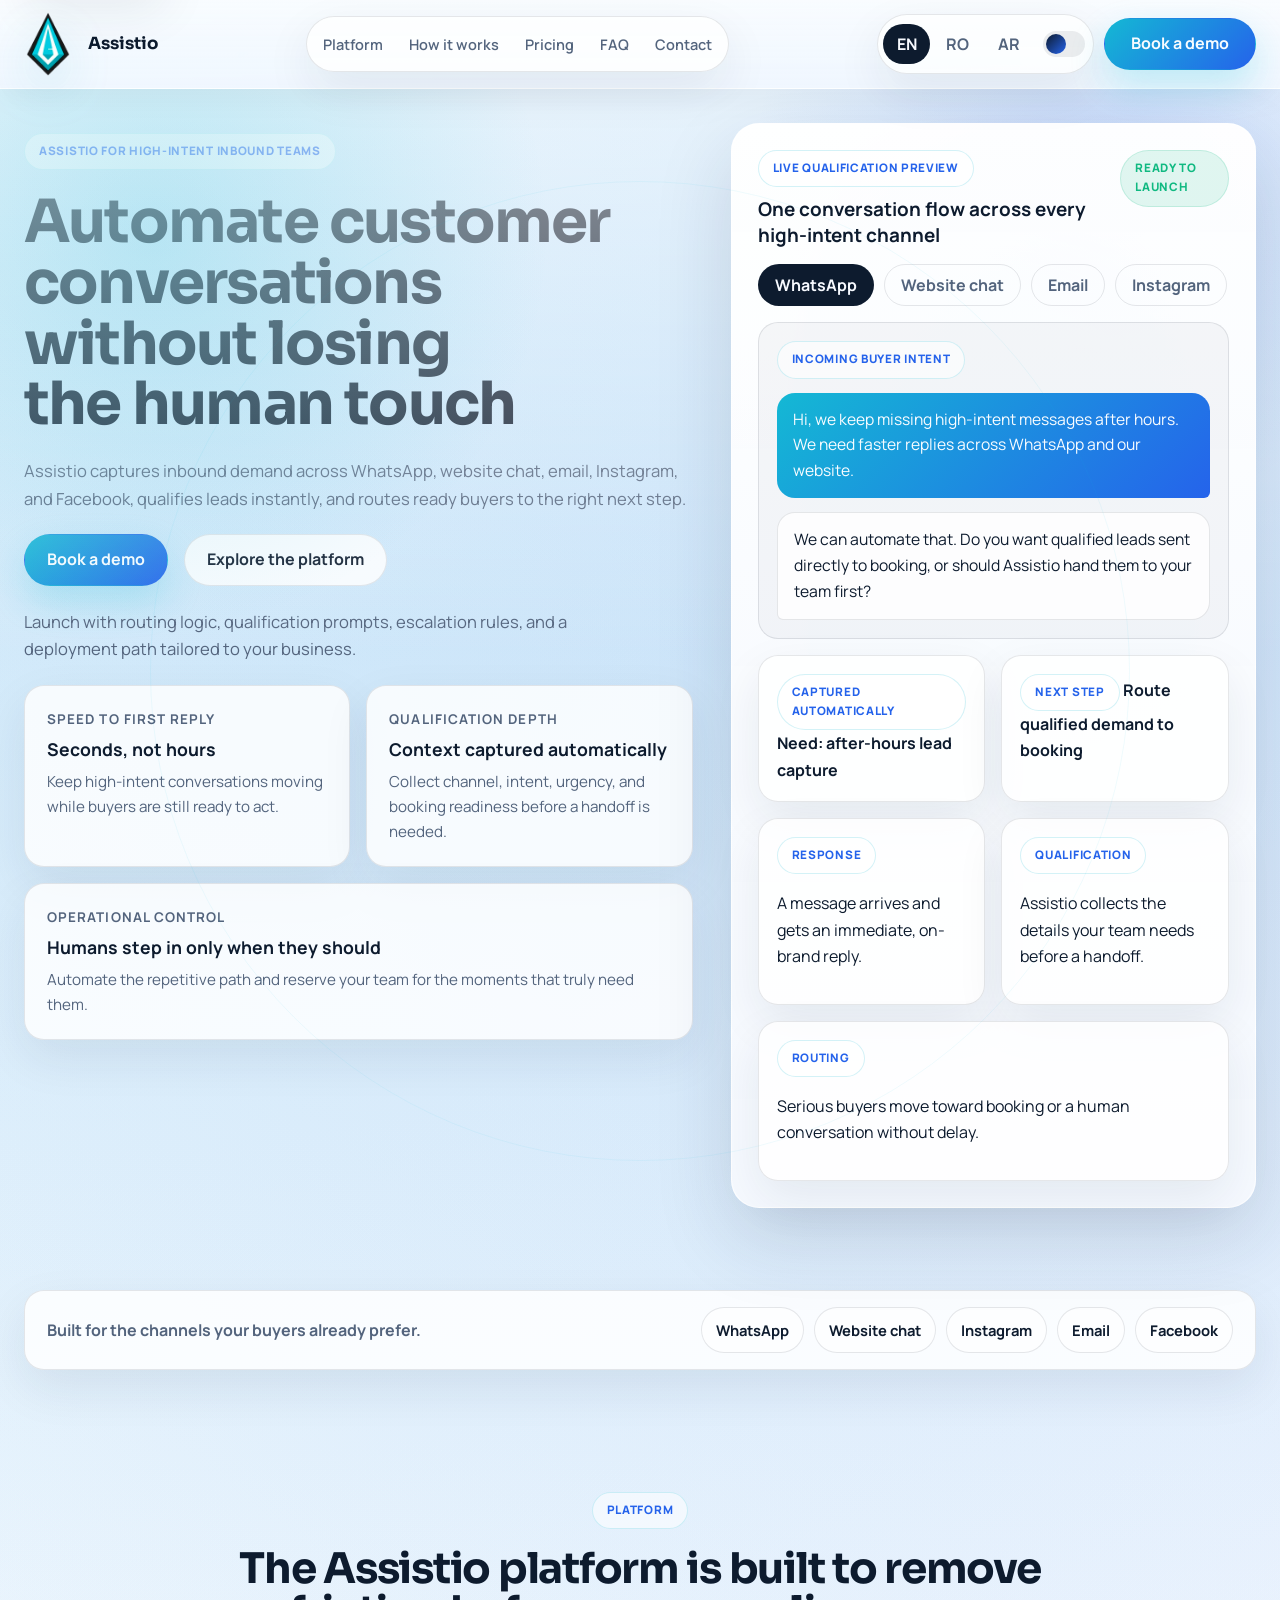
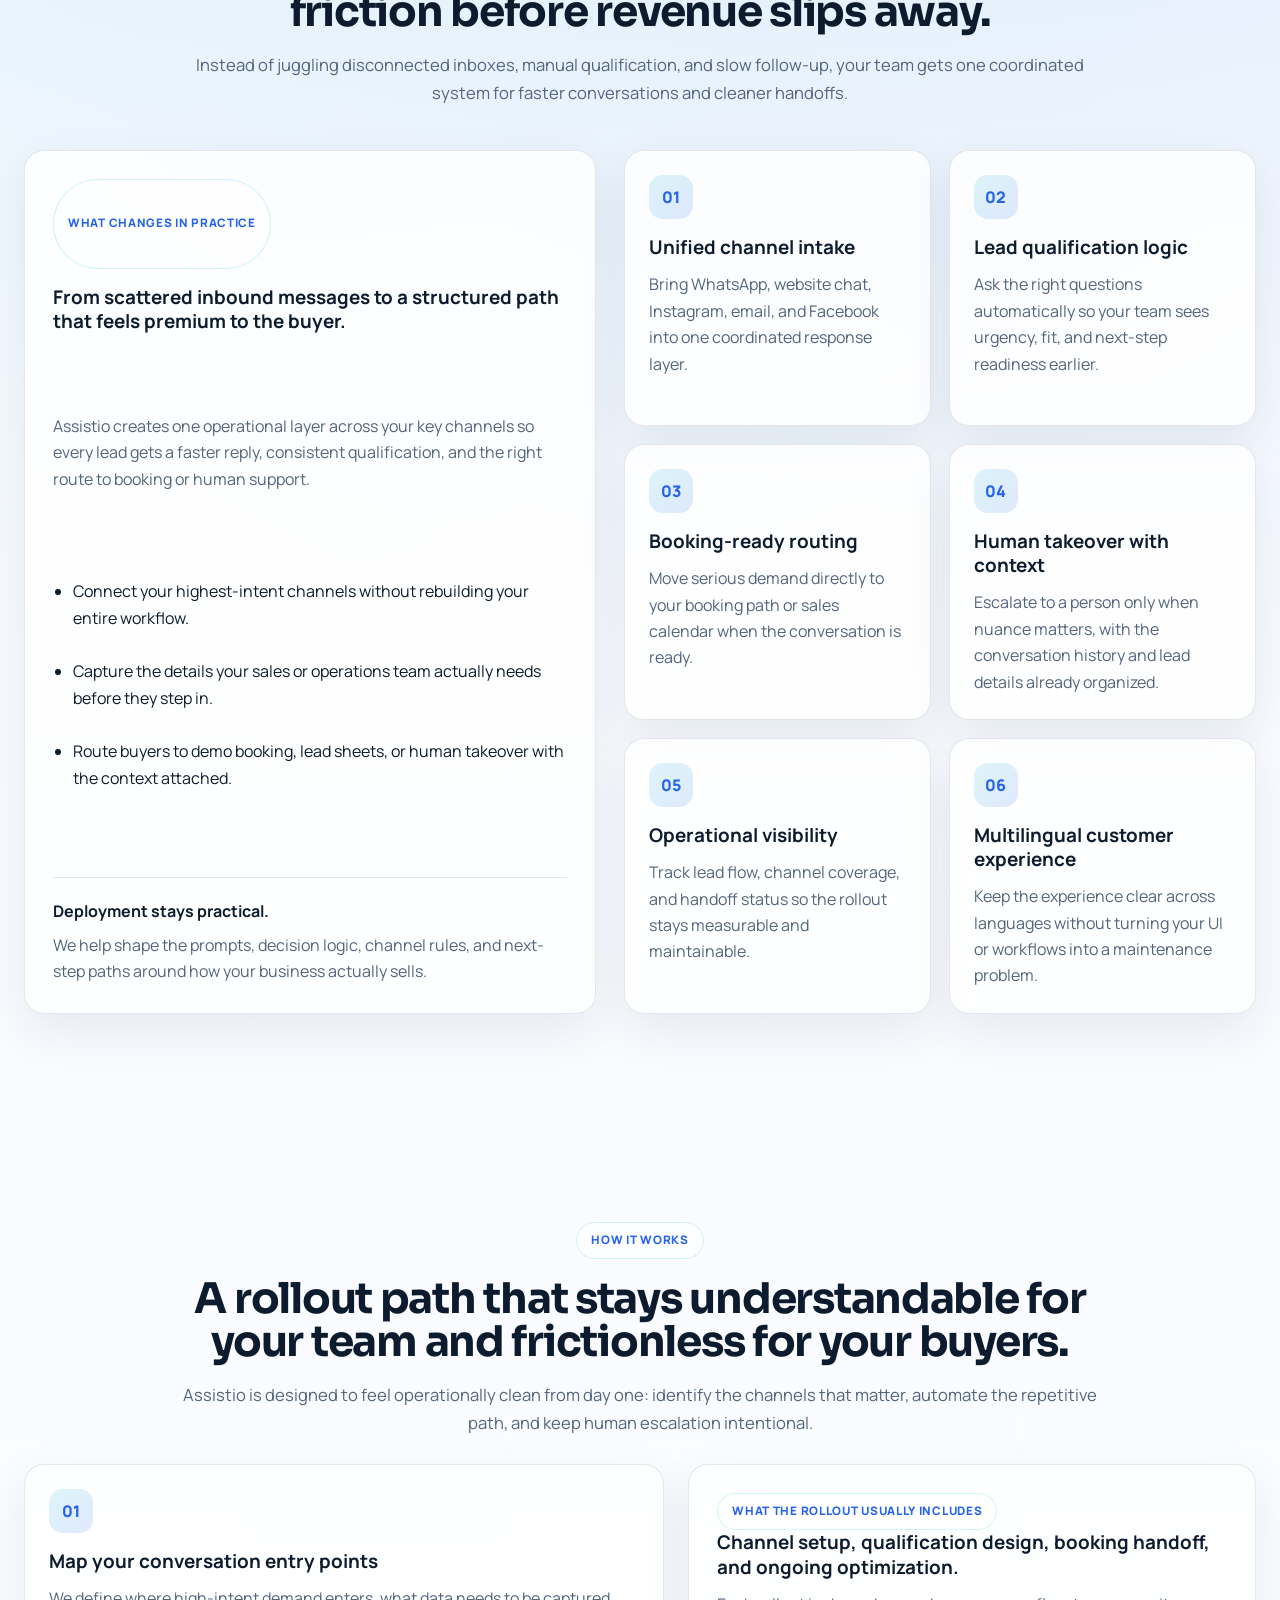
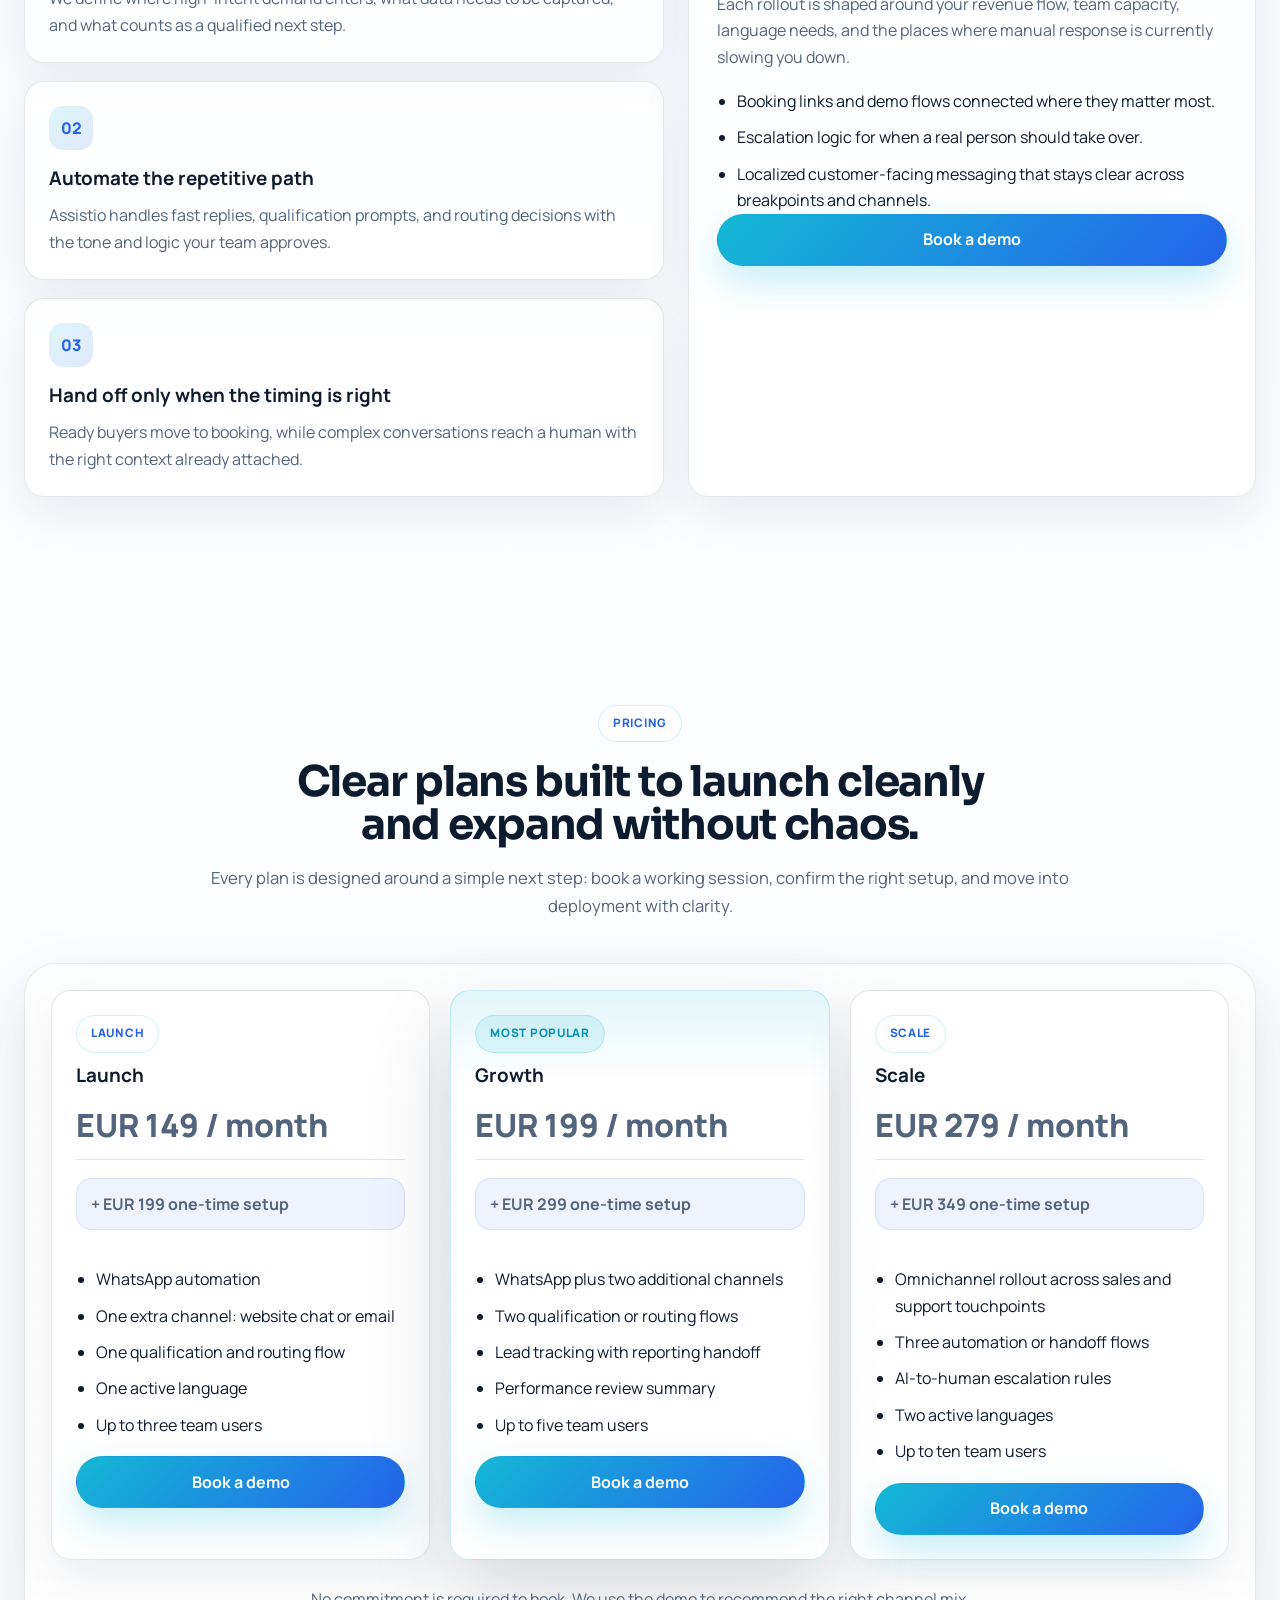
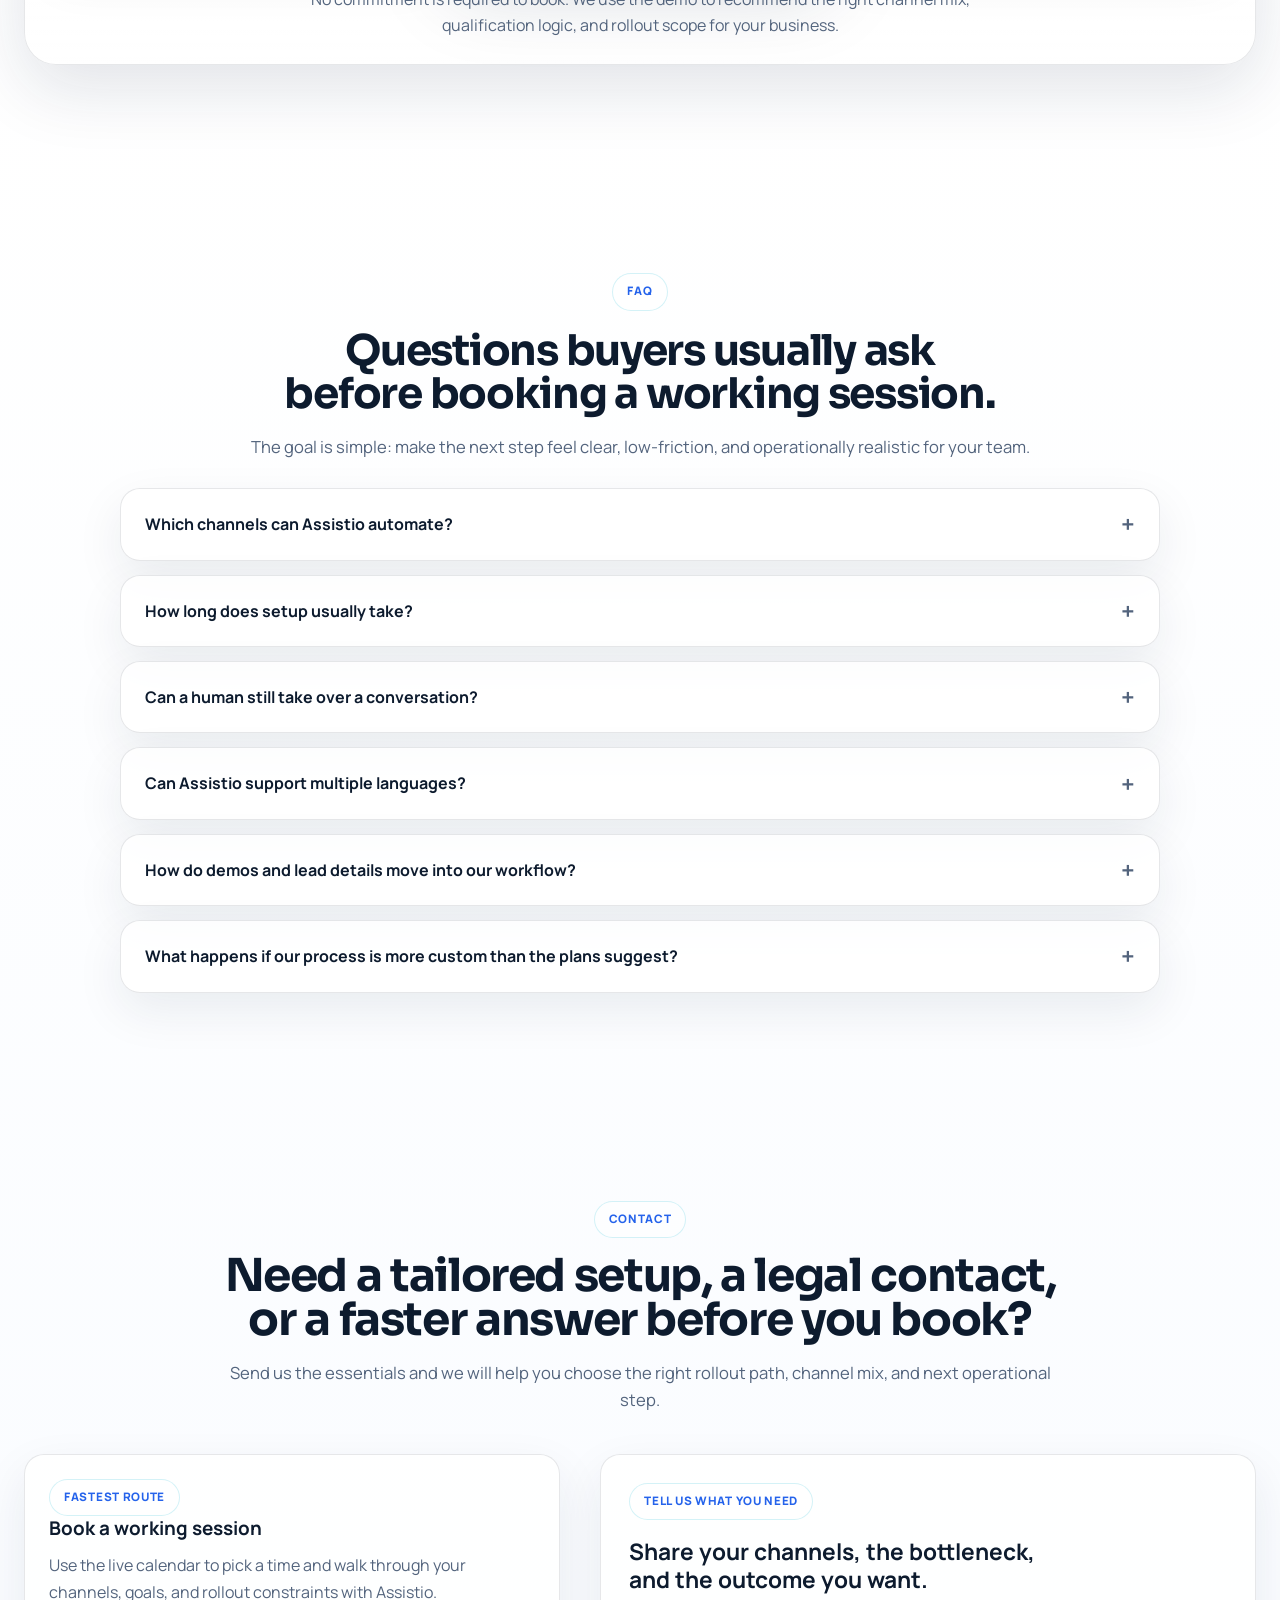
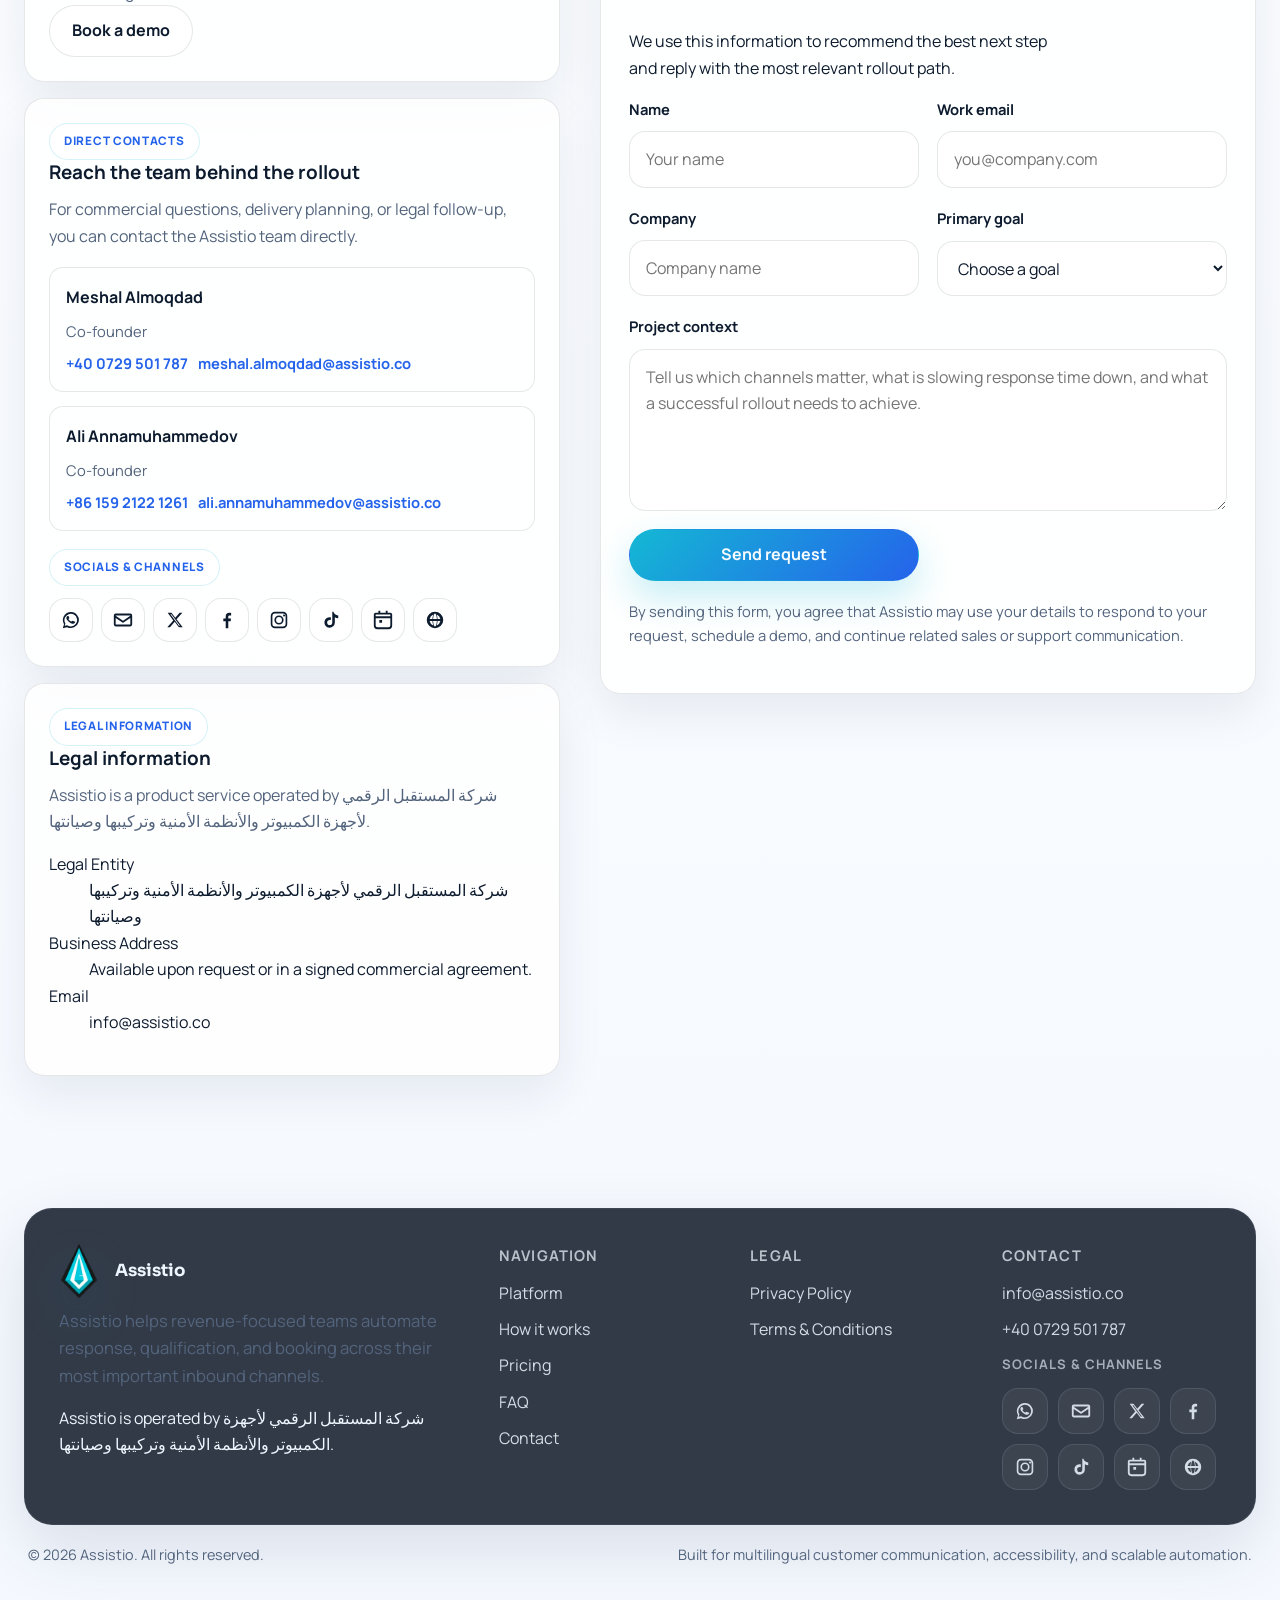
==== commit a0b9a9e2: "Add legal operator details for Meta business verification" ====
--- a/ASSISTIO OFFICIAL WEBSITE/index.html
+++ b/ASSISTIO OFFICIAL WEBSITE/index.html
@@ -86,9 +86,9 @@
       }
     })();
   </script>
-  <link rel="stylesheet" href="./styles.css?v=20260409-25" />
-  <script defer src="./site-config.js?v=20260409-25"></script>
-  <script defer src="./scripts.js?v=20260409-25"></script>
+  <link rel="stylesheet" href="./styles.css?v=20260409-27" />
+  <script defer src="./site-config.js?v=20260409-27"></script>
+  <script defer src="./scripts.js?v=20260409-27"></script>
 </head>
 <body data-page="home">
   <a class="skip-link" href="#main" data-i18n="ui.skip">Skip to content</a>
@@ -537,6 +537,29 @@
                 <div class="social-links-list social-links-list-compact" data-social-links></div>
               </div>
             </article>
+
+            <article class="contact-card contact-card-legal" data-reveal>
+              <span class="mini-label" data-i18n="contact.card3.label">Legal information</span>
+              <h3 data-i18n="contact.card3.title">Legal information</h3>
+              <p>
+                <span data-i18n="contact.card3.copyPrefix">Assistio is a product service operated by</span>
+                <span data-company-text="legalEntityName">شركة المستقبل الرقمي لأجهزة الكمبيوتر والأنظمة الأمنية وتركيبها وصيانتها</span>.
+              </p>
+              <dl class="mini-legal-details">
+                <div>
+                  <dt data-i18n="contact.legalEntityLabel">Legal Entity</dt>
+                  <dd data-company-text="legalEntityName">شركة المستقبل الرقمي لأجهزة الكمبيوتر والأنظمة الأمنية وتركيبها وصيانتها</dd>
+                </div>
+                <div>
+                  <dt data-i18n="contact.businessAddressLabel">Business Address</dt>
+                  <dd data-company-text="registeredAddress">Available upon request or in a signed commercial agreement.</dd>
+                </div>
+                <div>
+                  <dt data-i18n="contact.emailLabel">Email</dt>
+                  <dd><a href="mailto:info@assistio.co" data-company-link="supportEmail">info@assistio.co</a></dd>
+                </div>
+              </dl>
+            </article>
             </div>
           </div>
 
@@ -608,6 +631,10 @@
           </span>
         </a>
         <p class="footer-copy" data-i18n="footer.copy">Assistio helps revenue-focused teams automate response, qualification, and booking across their most important inbound channels.</p>
+        <p class="footer-operator-line">
+          <span data-i18n="footer.operatorPrefix">Assistio is operated by</span>
+          <span data-company-text="legalEntityName">شركة المستقبل الرقمي لأجهزة الكمبيوتر والأنظمة الأمنية وتركيبها وصيانتها</span>.
+        </p>
       </div>
 
       <div class="footer-column">
@@ -632,7 +659,7 @@
       <div class="footer-column">
         <h2 data-i18n="footer.contactTitle">Contact</h2>
         <div class="footer-contact">
-          <a href="mailto:meshal.almoqdad@assistio.co" data-company-link="supportEmail">meshal.almoqdad@assistio.co</a>
+          <a href="mailto:info@assistio.co" data-company-link="supportEmail">info@assistio.co</a>
           <a href="tel:+400729501787">+40 0729 501 787</a>
         </div>
         <div class="footer-social-shell" data-social-shell>
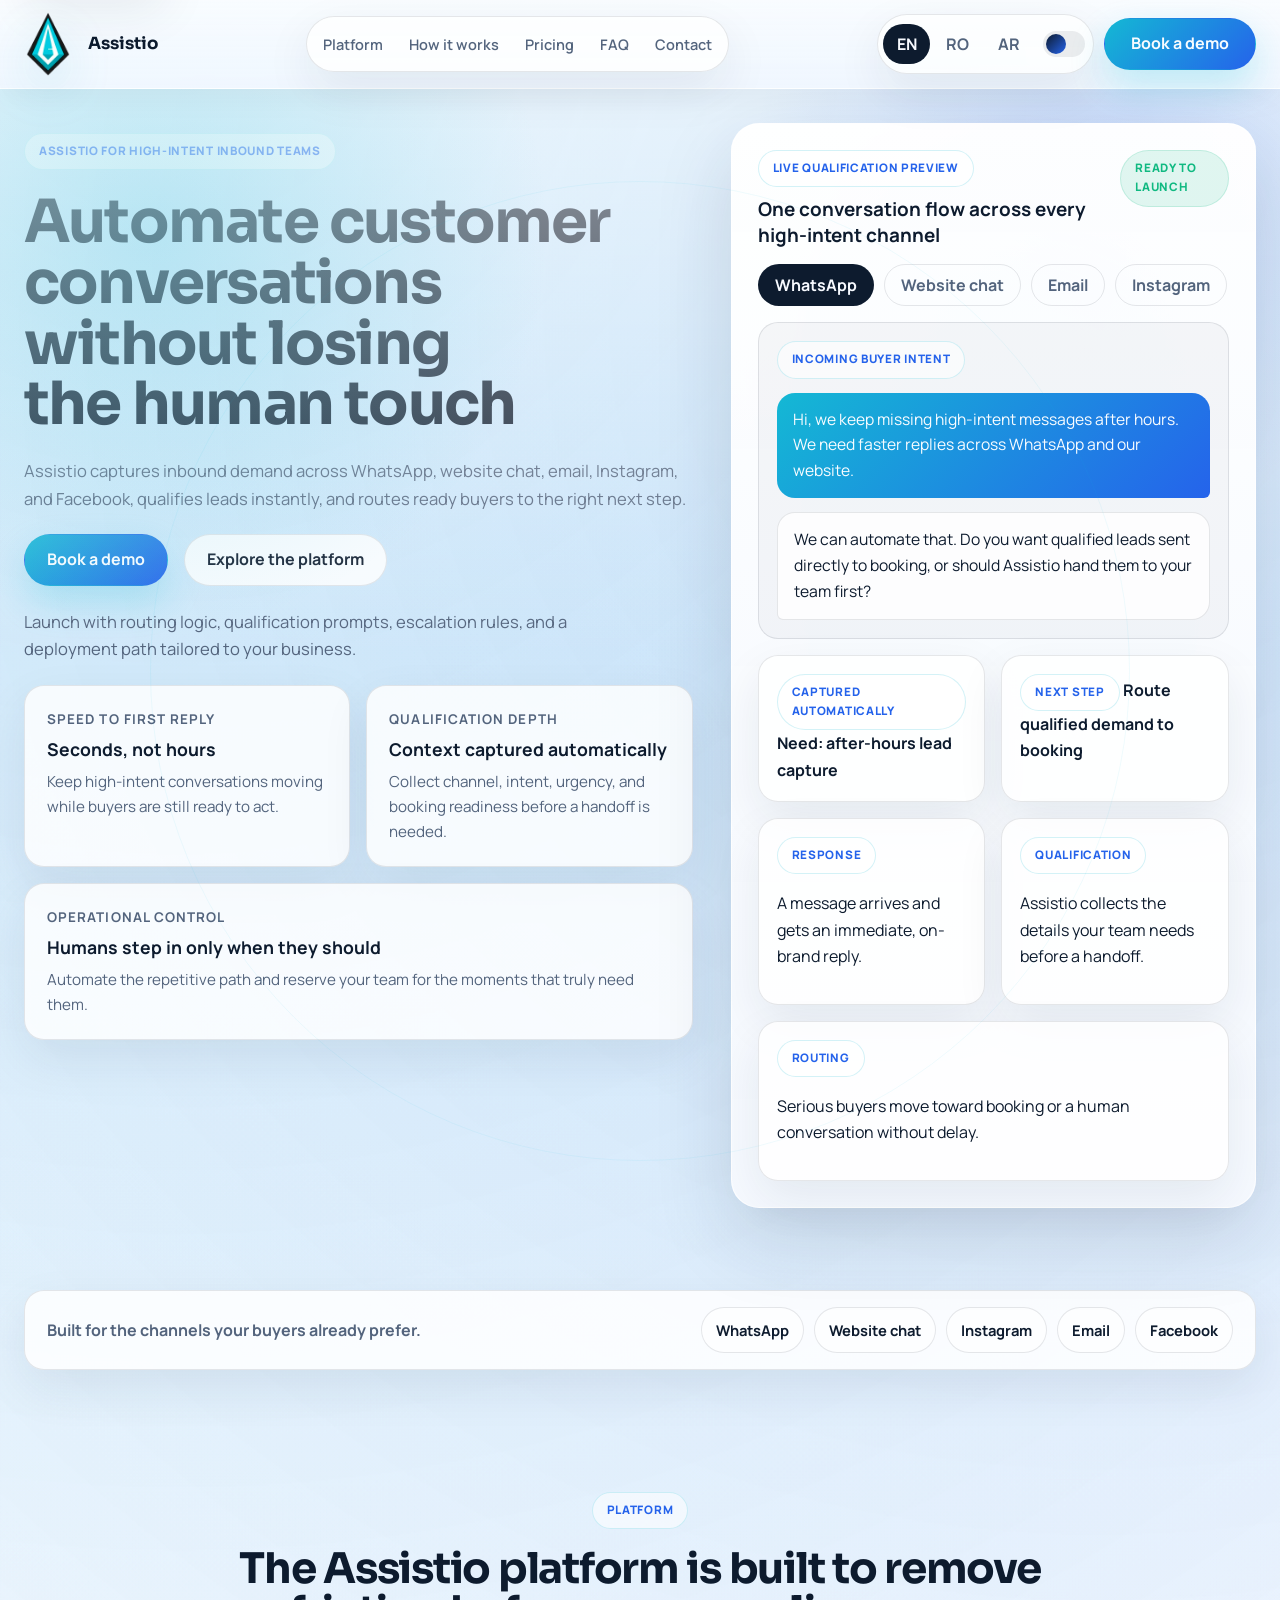
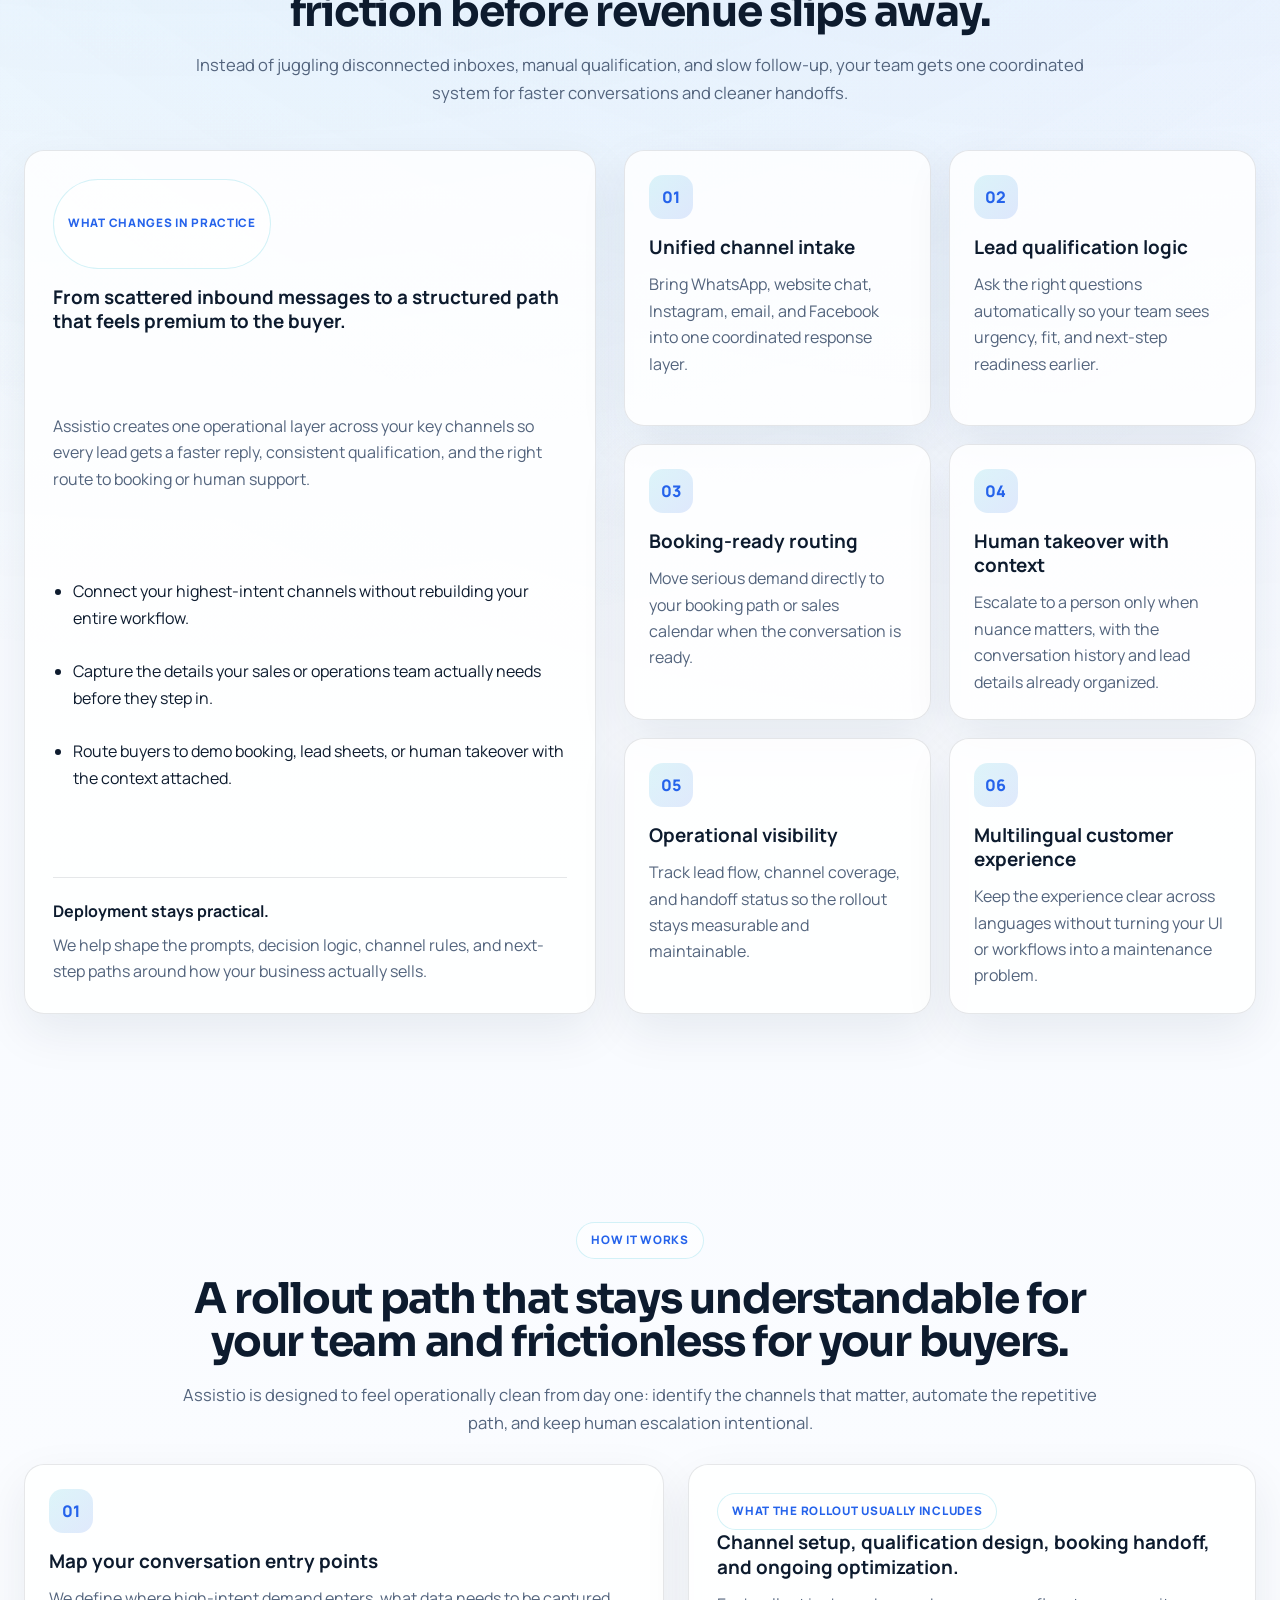
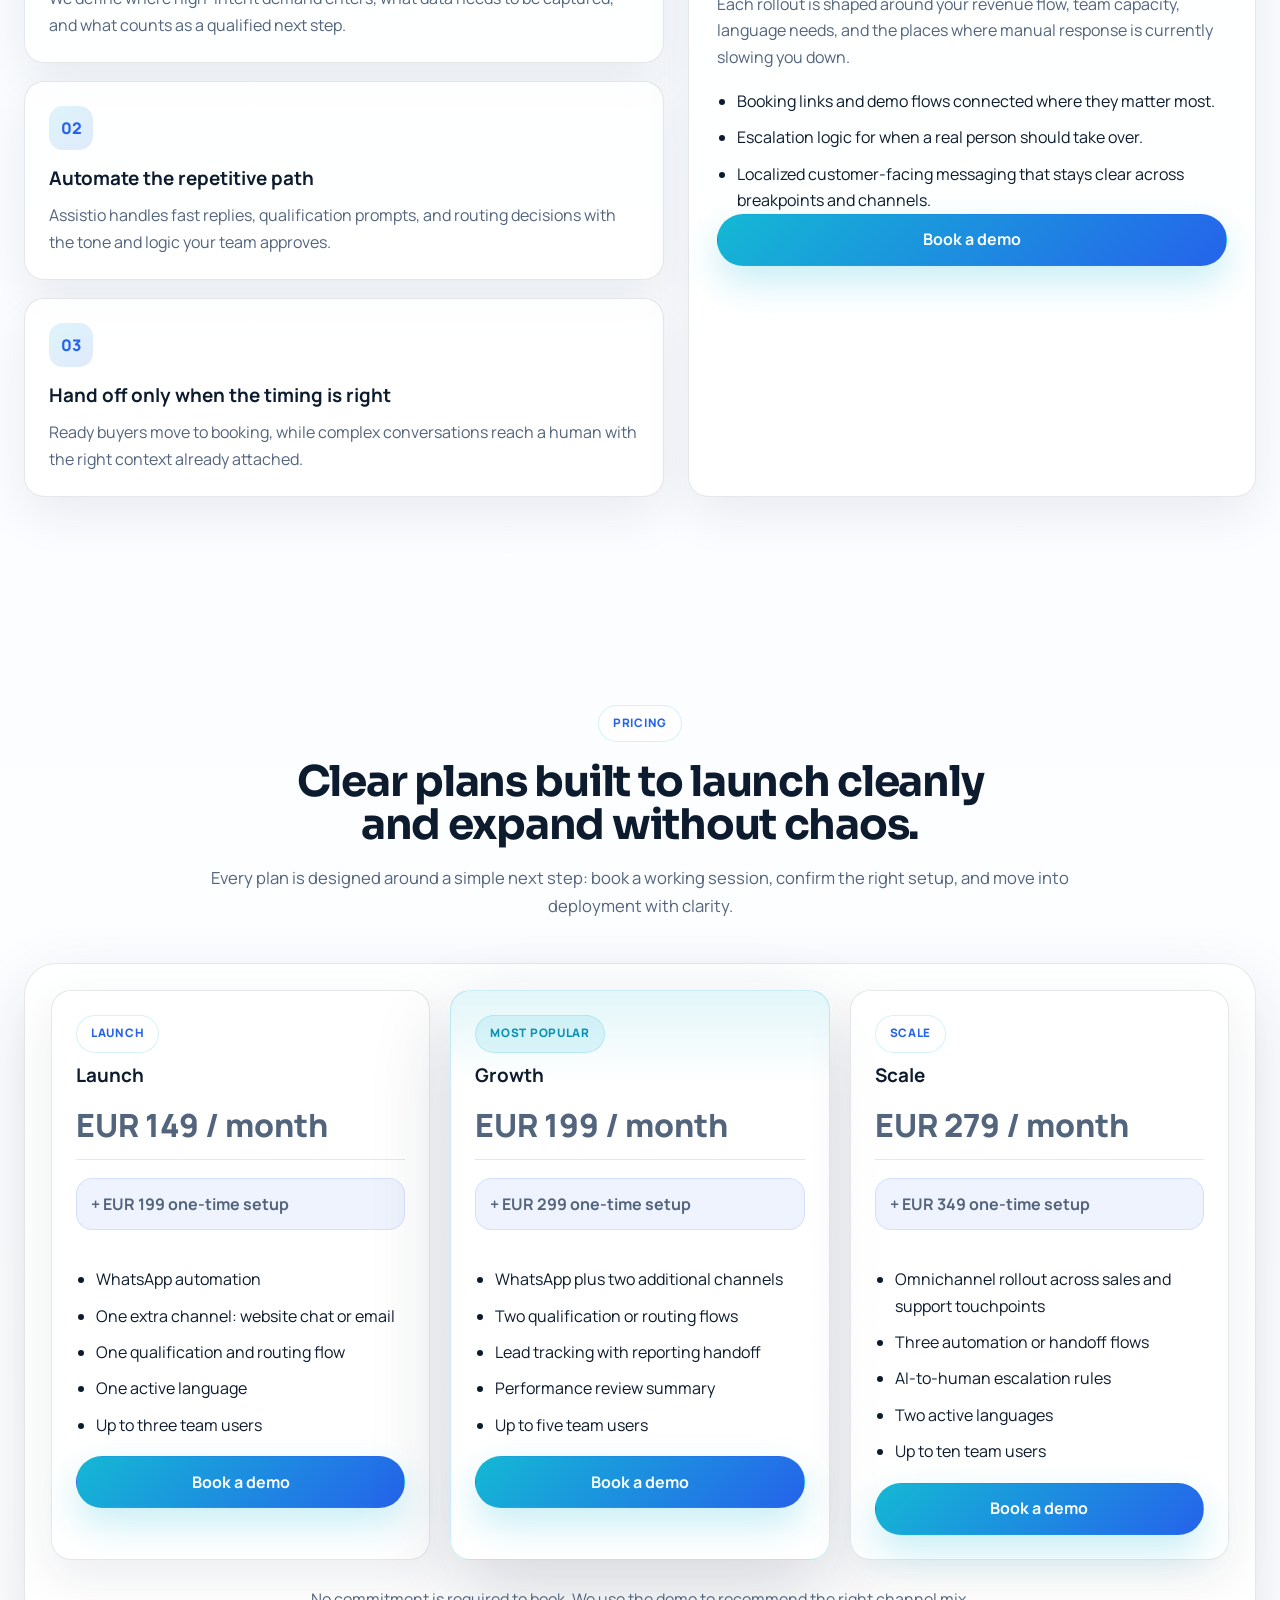
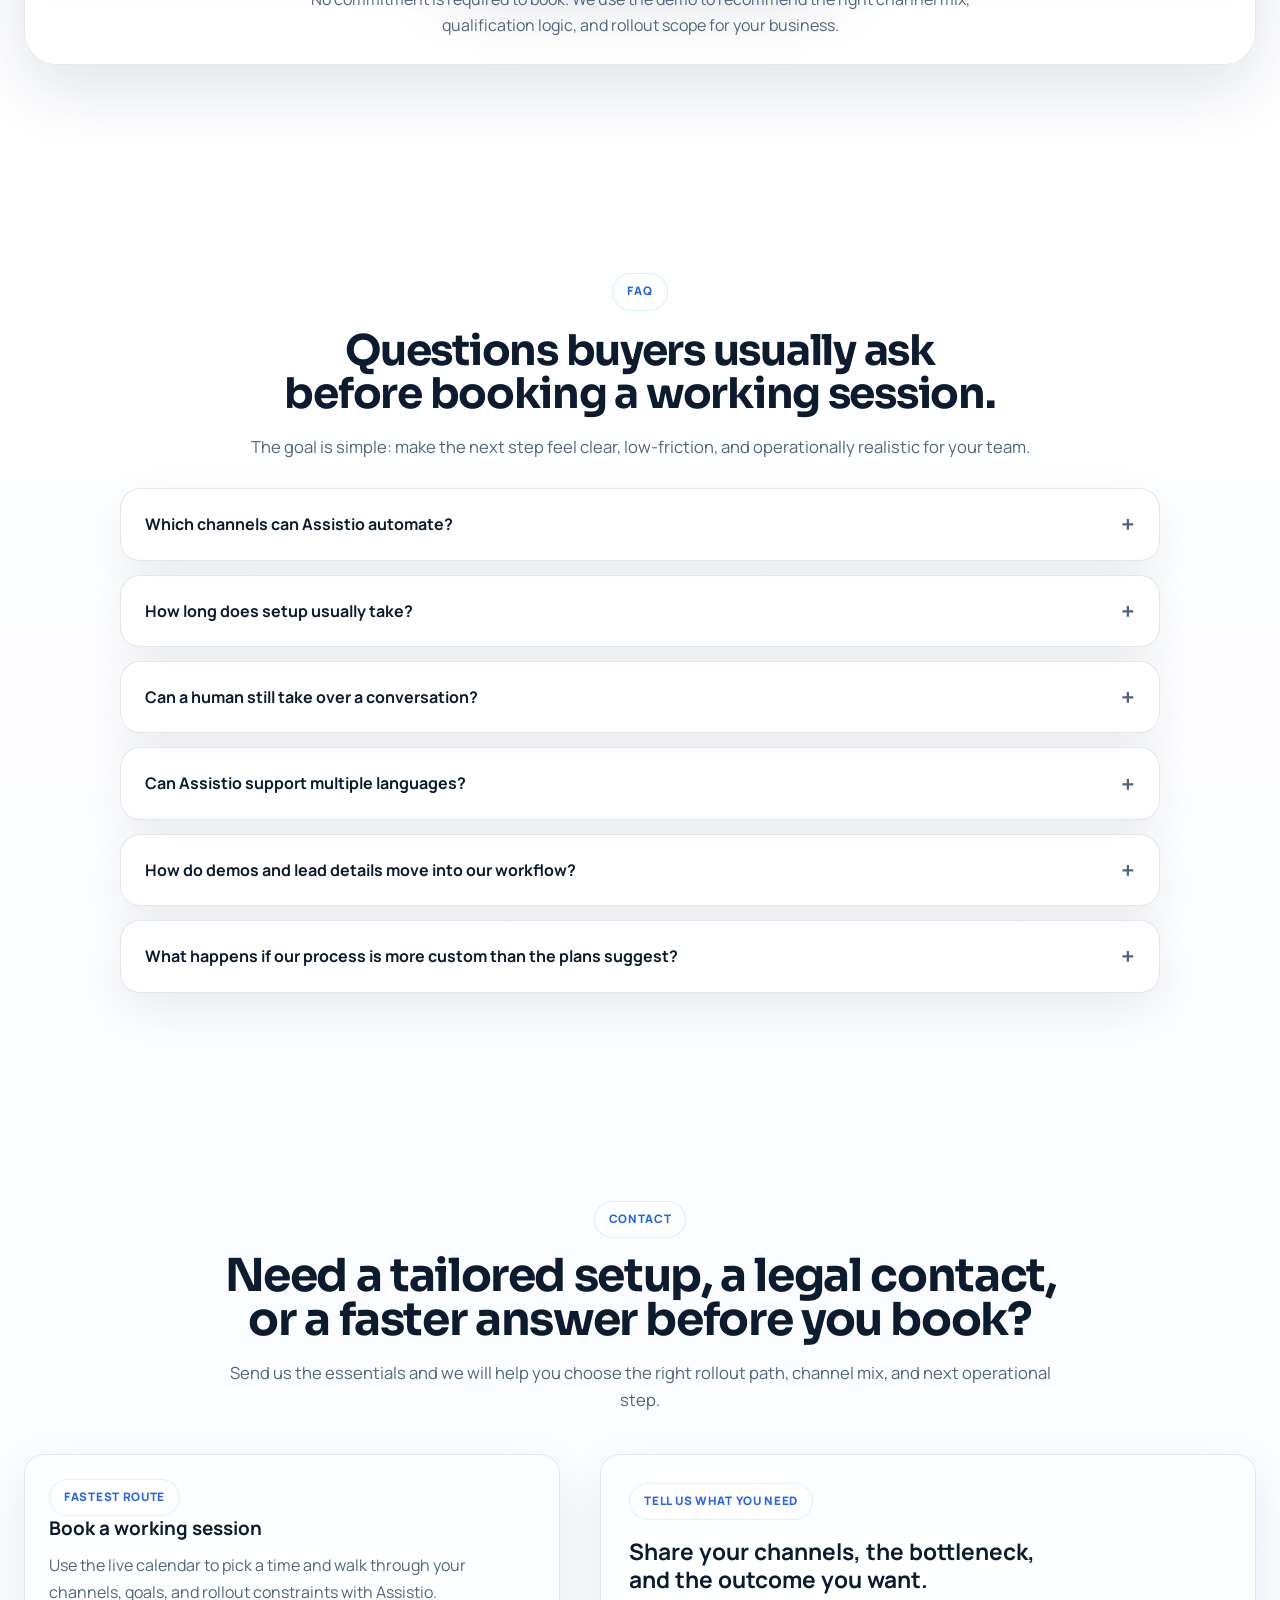
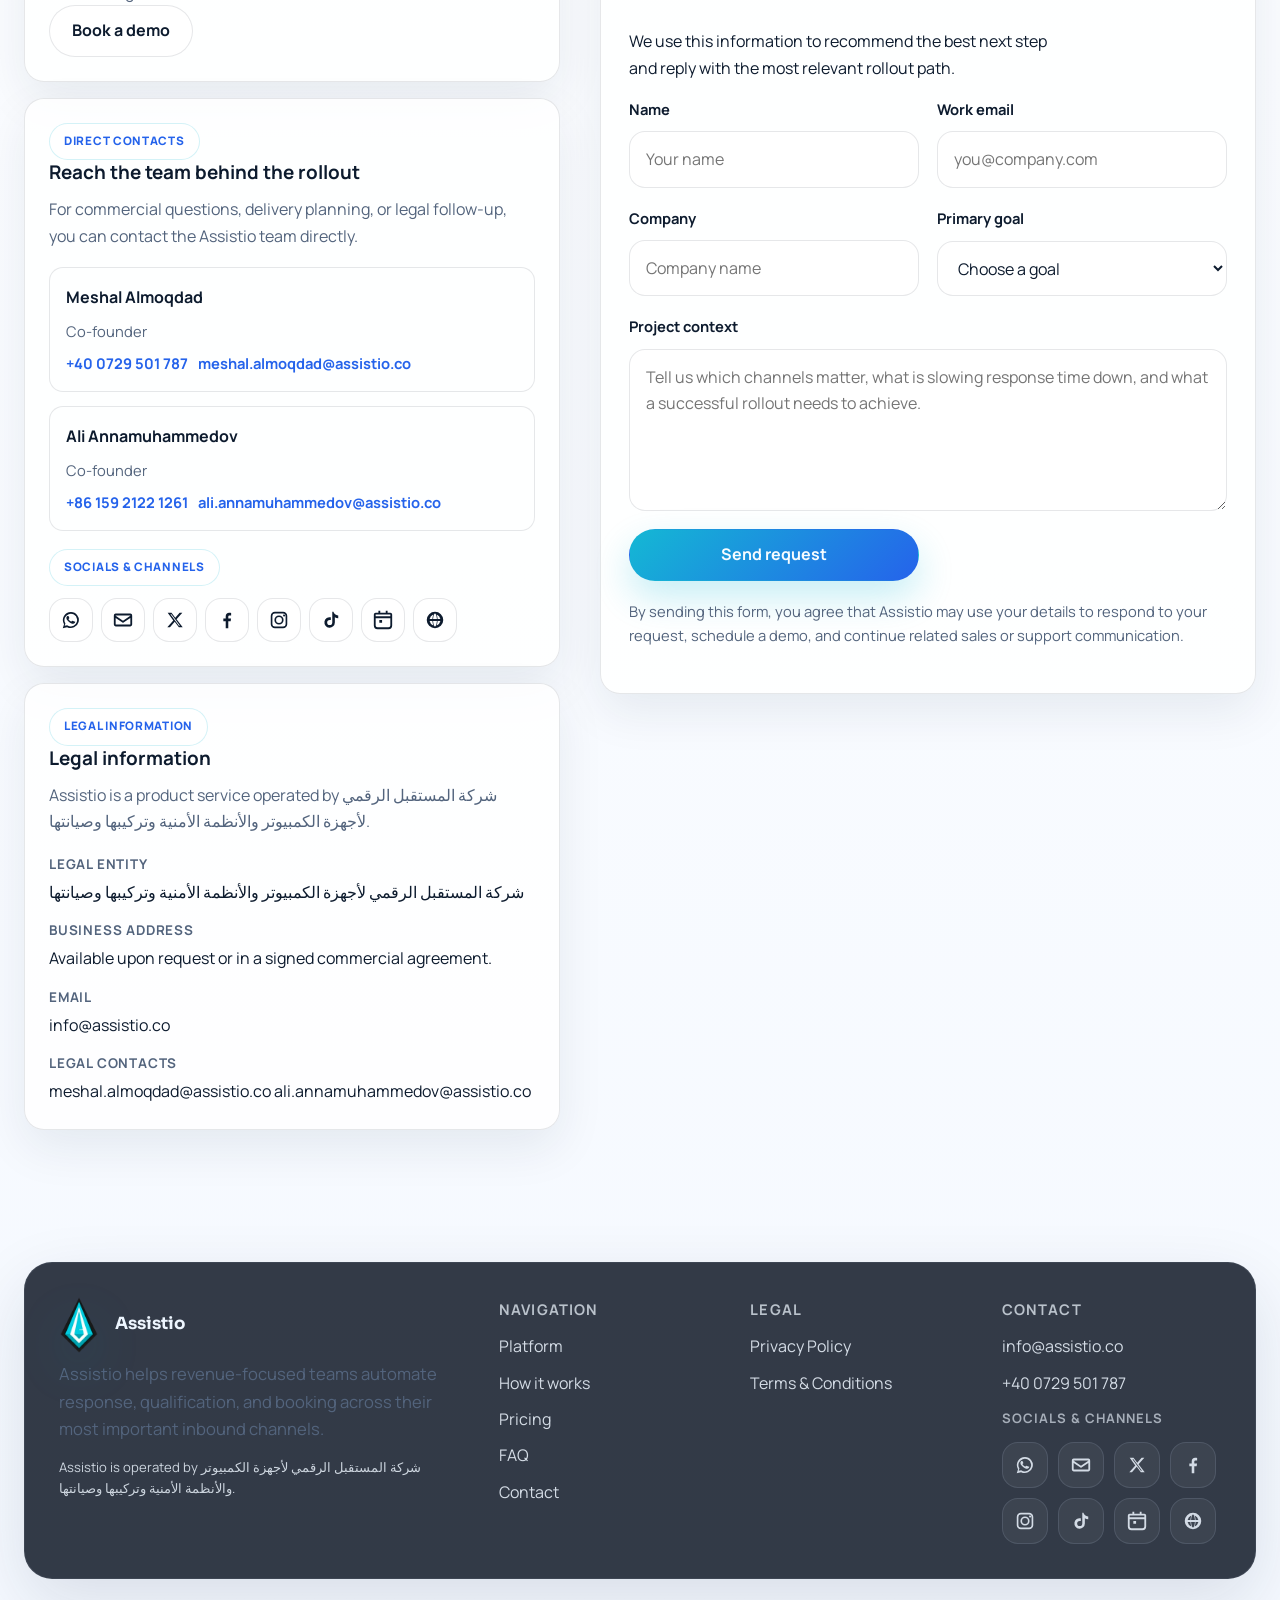
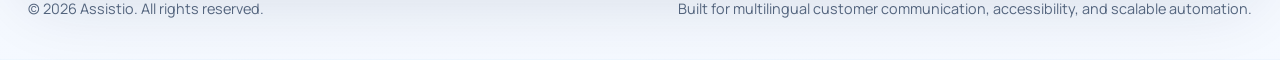
==== commit 0bad50ae: "Add Meshal and Ali to legal contact sections" ====
--- a/ASSISTIO OFFICIAL WEBSITE/index.html
+++ b/ASSISTIO OFFICIAL WEBSITE/index.html
@@ -86,9 +86,9 @@
       }
     })();
   </script>
-  <link rel="stylesheet" href="./styles.css?v=20260409-27" />
-  <script defer src="./site-config.js?v=20260409-27"></script>
-  <script defer src="./scripts.js?v=20260409-27"></script>
+  <link rel="stylesheet" href="./styles.css?v=20260409-28" />
+  <script defer src="./site-config.js?v=20260409-28"></script>
+  <script defer src="./scripts.js?v=20260409-28"></script>
 </head>
 <body data-page="home">
   <a class="skip-link" href="#main" data-i18n="ui.skip">Skip to content</a>
@@ -558,6 +558,13 @@
                   <dt data-i18n="contact.emailLabel">Email</dt>
                   <dd><a href="mailto:info@assistio.co" data-company-link="supportEmail">info@assistio.co</a></dd>
                 </div>
+                <div>
+                  <dt data-i18n="contact.legalContactsLabel">Legal contacts</dt>
+                  <dd class="mini-legal-contact-list">
+                    <a href="mailto:meshal.almoqdad@assistio.co">meshal.almoqdad@assistio.co</a>
+                    <a href="mailto:ali.annamuhammedov@assistio.co">ali.annamuhammedov@assistio.co</a>
+                  </dd>
+                </div>
               </dl>
             </article>
             </div>
--- a/ASSISTIO OFFICIAL WEBSITE/styles.css
+++ b/ASSISTIO OFFICIAL WEBSITE/styles.css
@@ -727,6 +727,15 @@
   font-size: 1.04rem;
 }
 
+.footer-operator-line {
+  margin: 14px 0 0;
+  color: rgba(238, 246, 255, 0.82);
+  font-size: 0.82rem;
+  line-height: 1.6;
+  max-width: 62ch;
+  overflow-wrap: anywhere;
+}
+
 .section-heading .section-lead {
   width: min(100%, 92ch);
   max-width: none;
@@ -1385,6 +1394,35 @@
   background: rgba(255, 255, 255, 0.03);
 }
 
+.mini-legal-details {
+  display: grid;
+  gap: 14px;
+  margin: 18px 0 0;
+}
+
+.mini-legal-details div {
+  display: grid;
+  gap: 4px;
+}
+
+.mini-legal-details dt {
+  color: var(--text-soft);
+  font-size: 0.84rem;
+  font-weight: 700;
+  text-transform: uppercase;
+  letter-spacing: 0.06em;
+}
+
+.mini-legal-details dd {
+  margin: 0;
+  color: var(--text-main);
+  overflow-wrap: anywhere;
+}
+
+.mini-legal-details a {
+  overflow-wrap: anywhere;
+}
+
 .team-name {
   font-size: 1rem;
 }
@@ -1624,6 +1662,15 @@
   max-width: 82ch;
 }
 
+.legal-entity-statement {
+  width: min(100%, 92ch);
+  margin: 14px auto 0;
+  color: var(--text-main);
+  font-size: 1rem;
+  line-height: 1.7;
+  overflow-wrap: anywhere;
+}
+
 .legal-hero .legal-summary-grid {
   max-width: 960px;
   margin: 32px auto 0;
@@ -1864,6 +1911,8 @@
 .footer-bottom {
   display: flex;
   justify-content: space-between;
+  flex-wrap: wrap;
+  align-items: flex-start;
   gap: 18px;
   padding: 18px 4px 0;
   color: var(--text-soft);
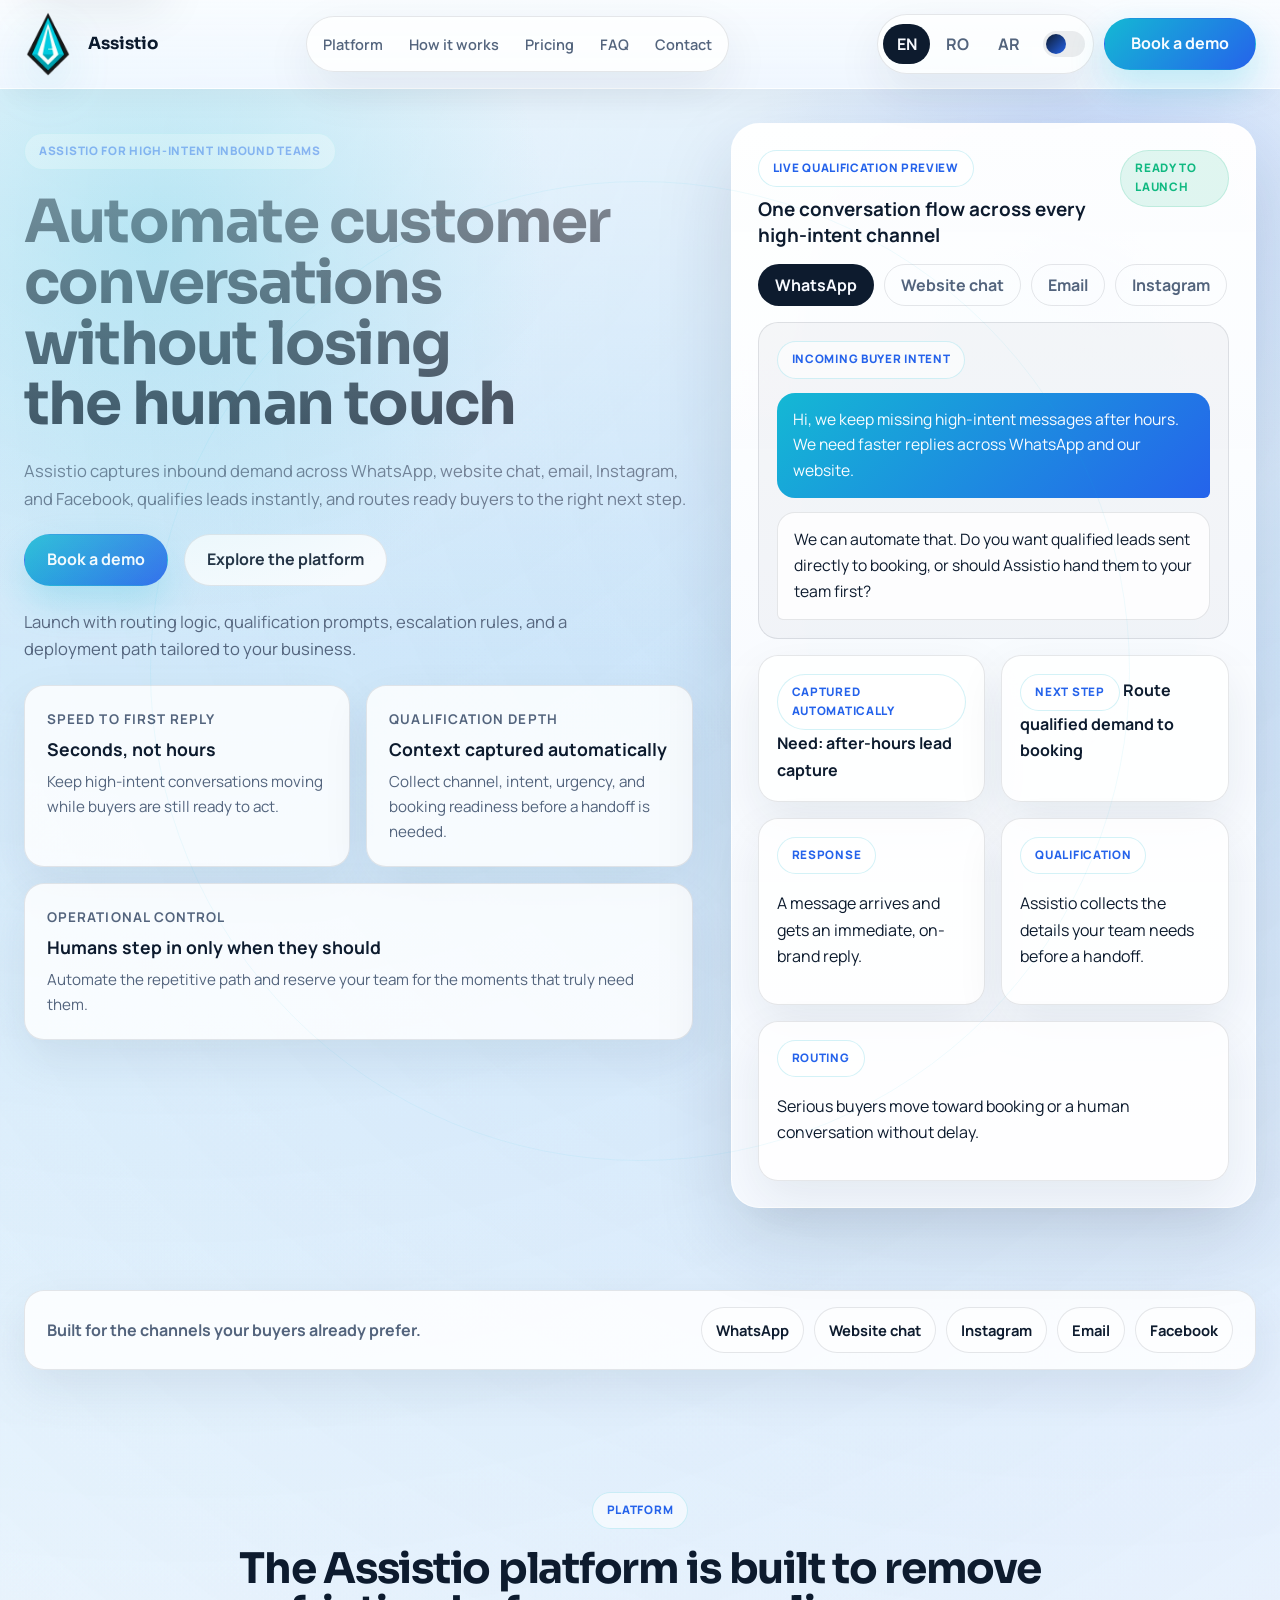
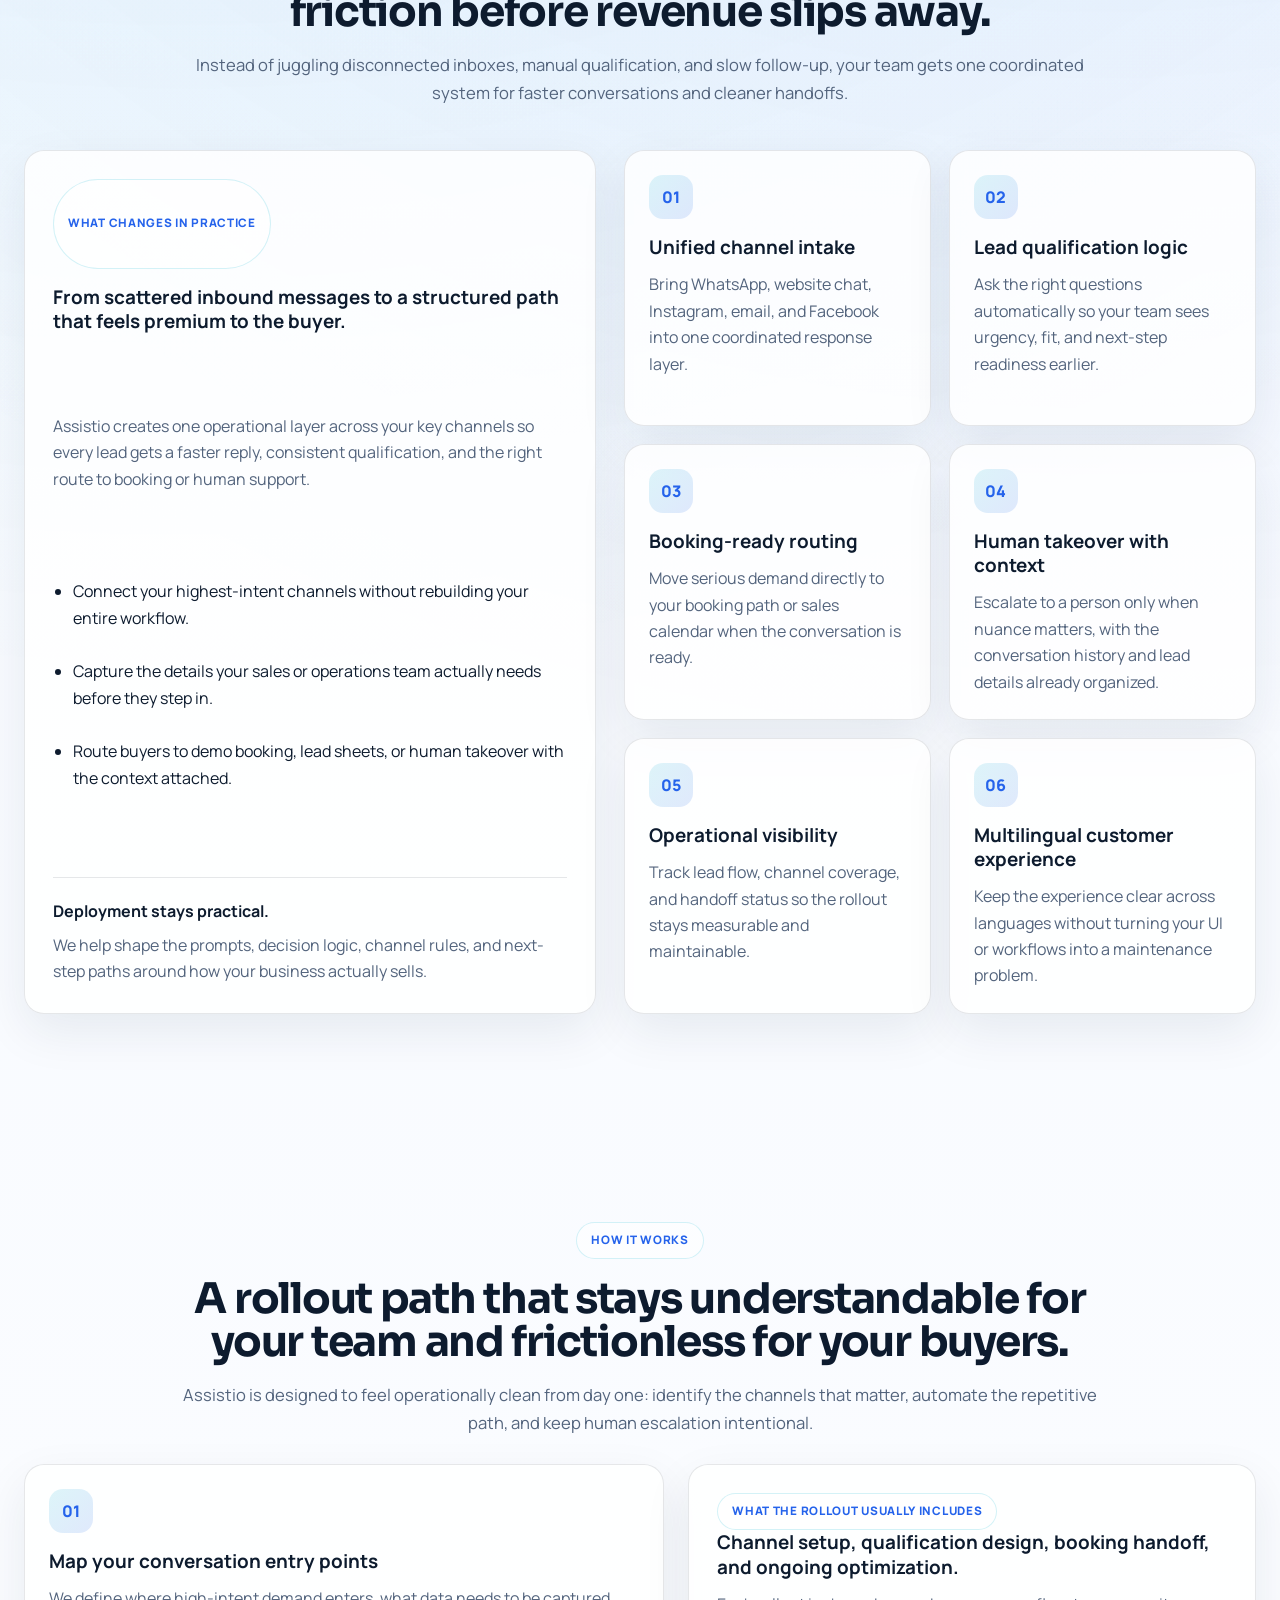
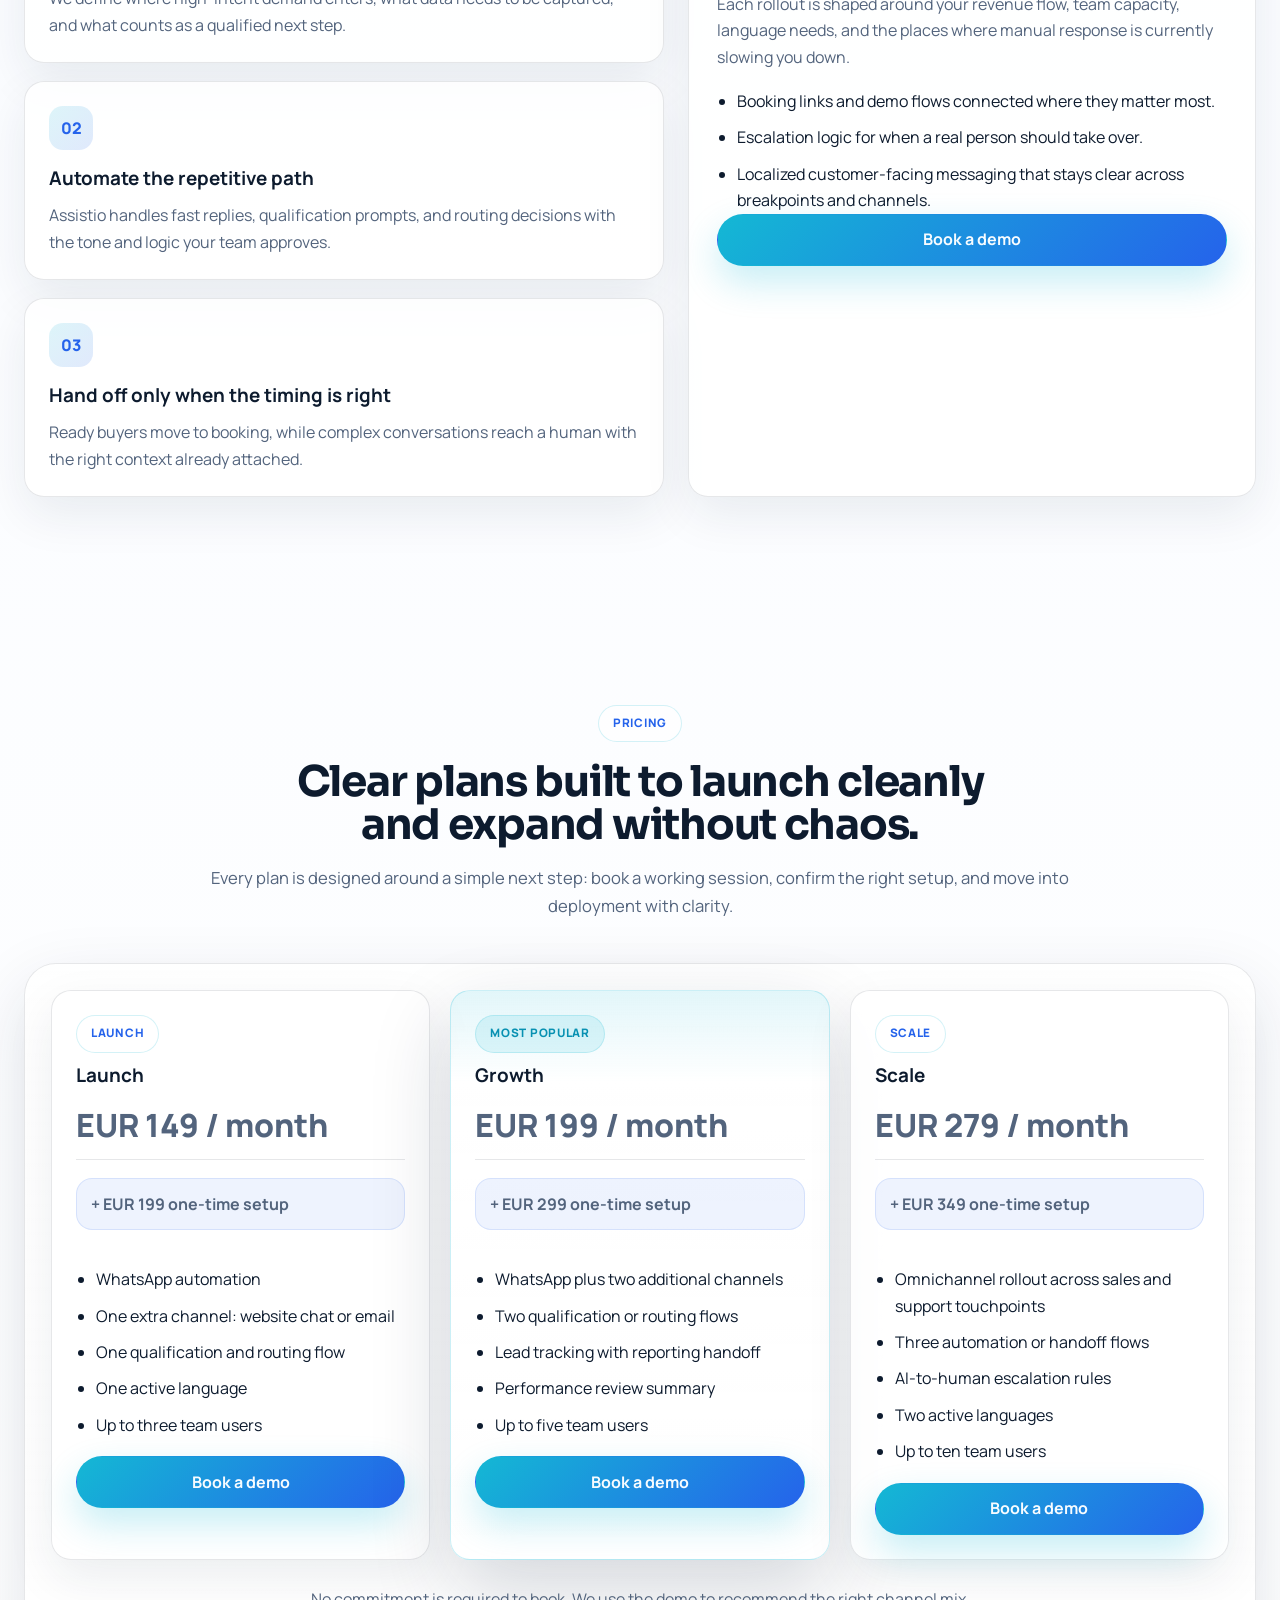
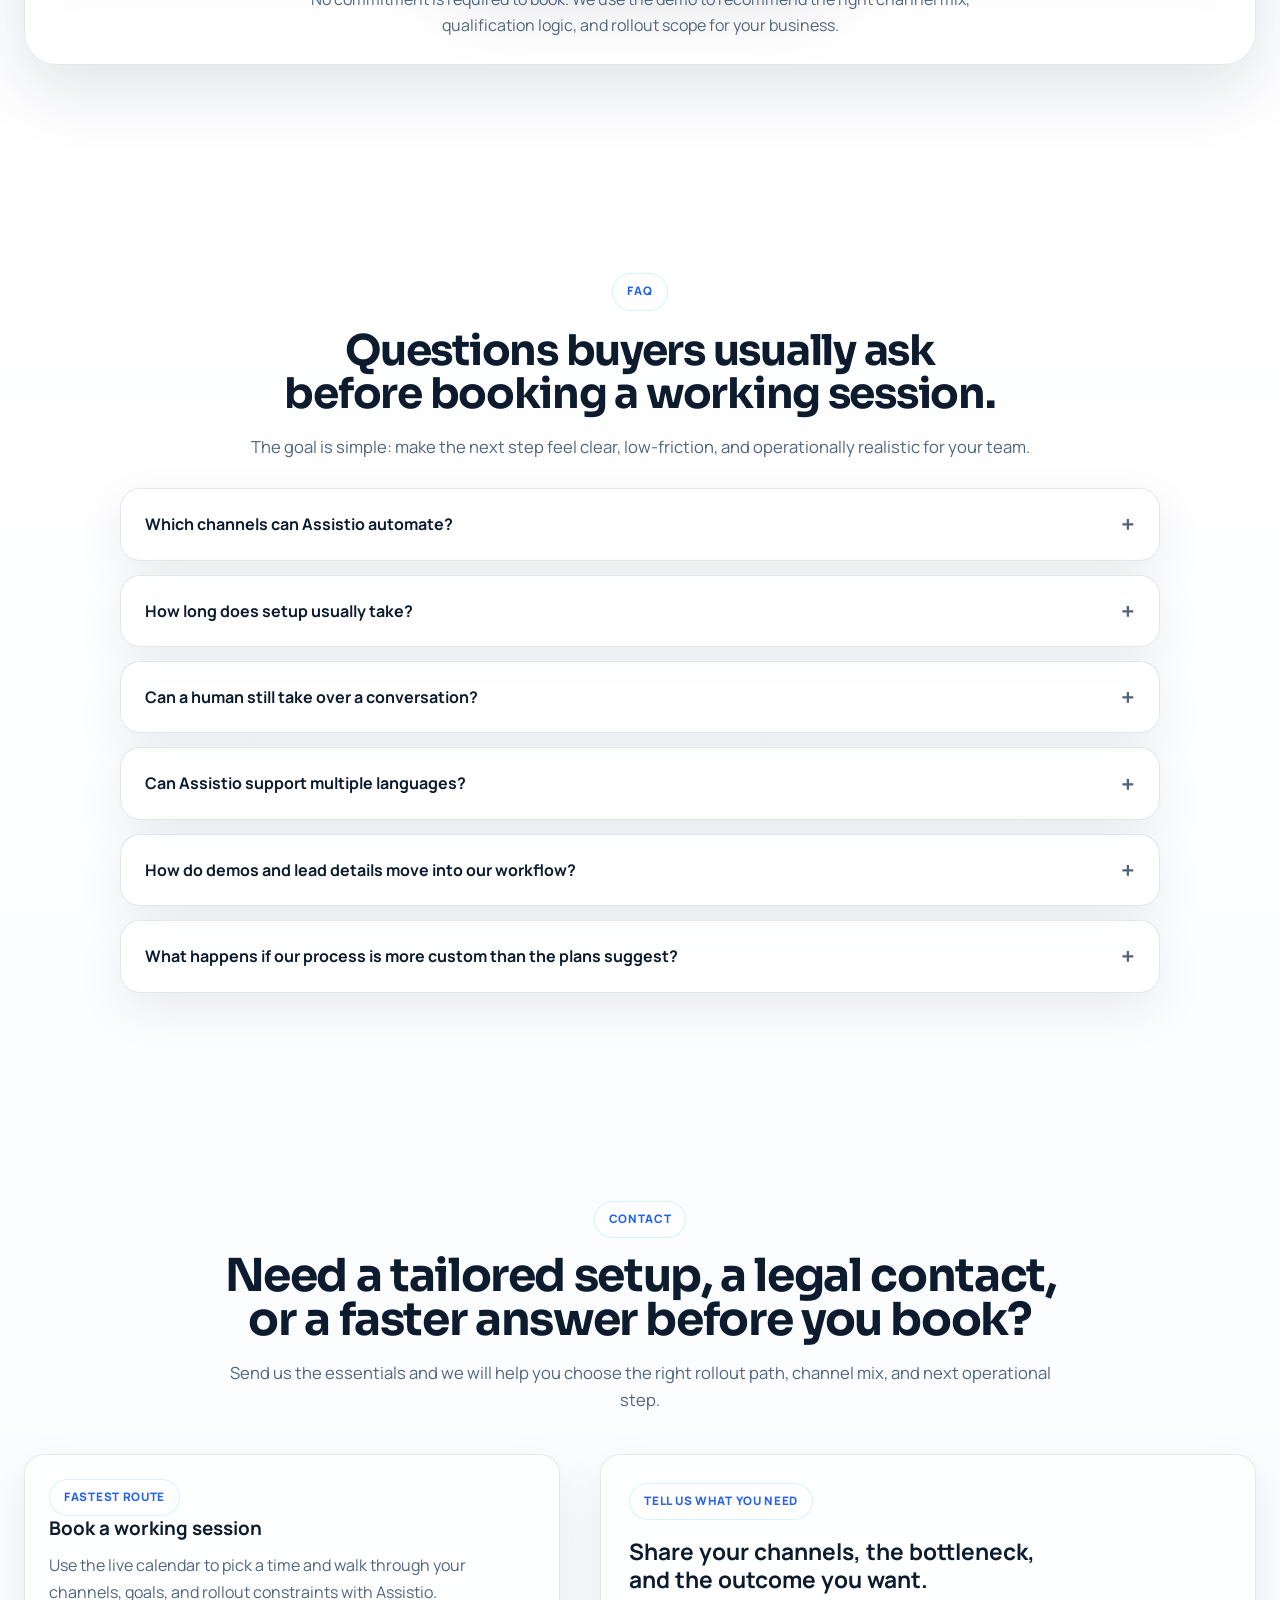
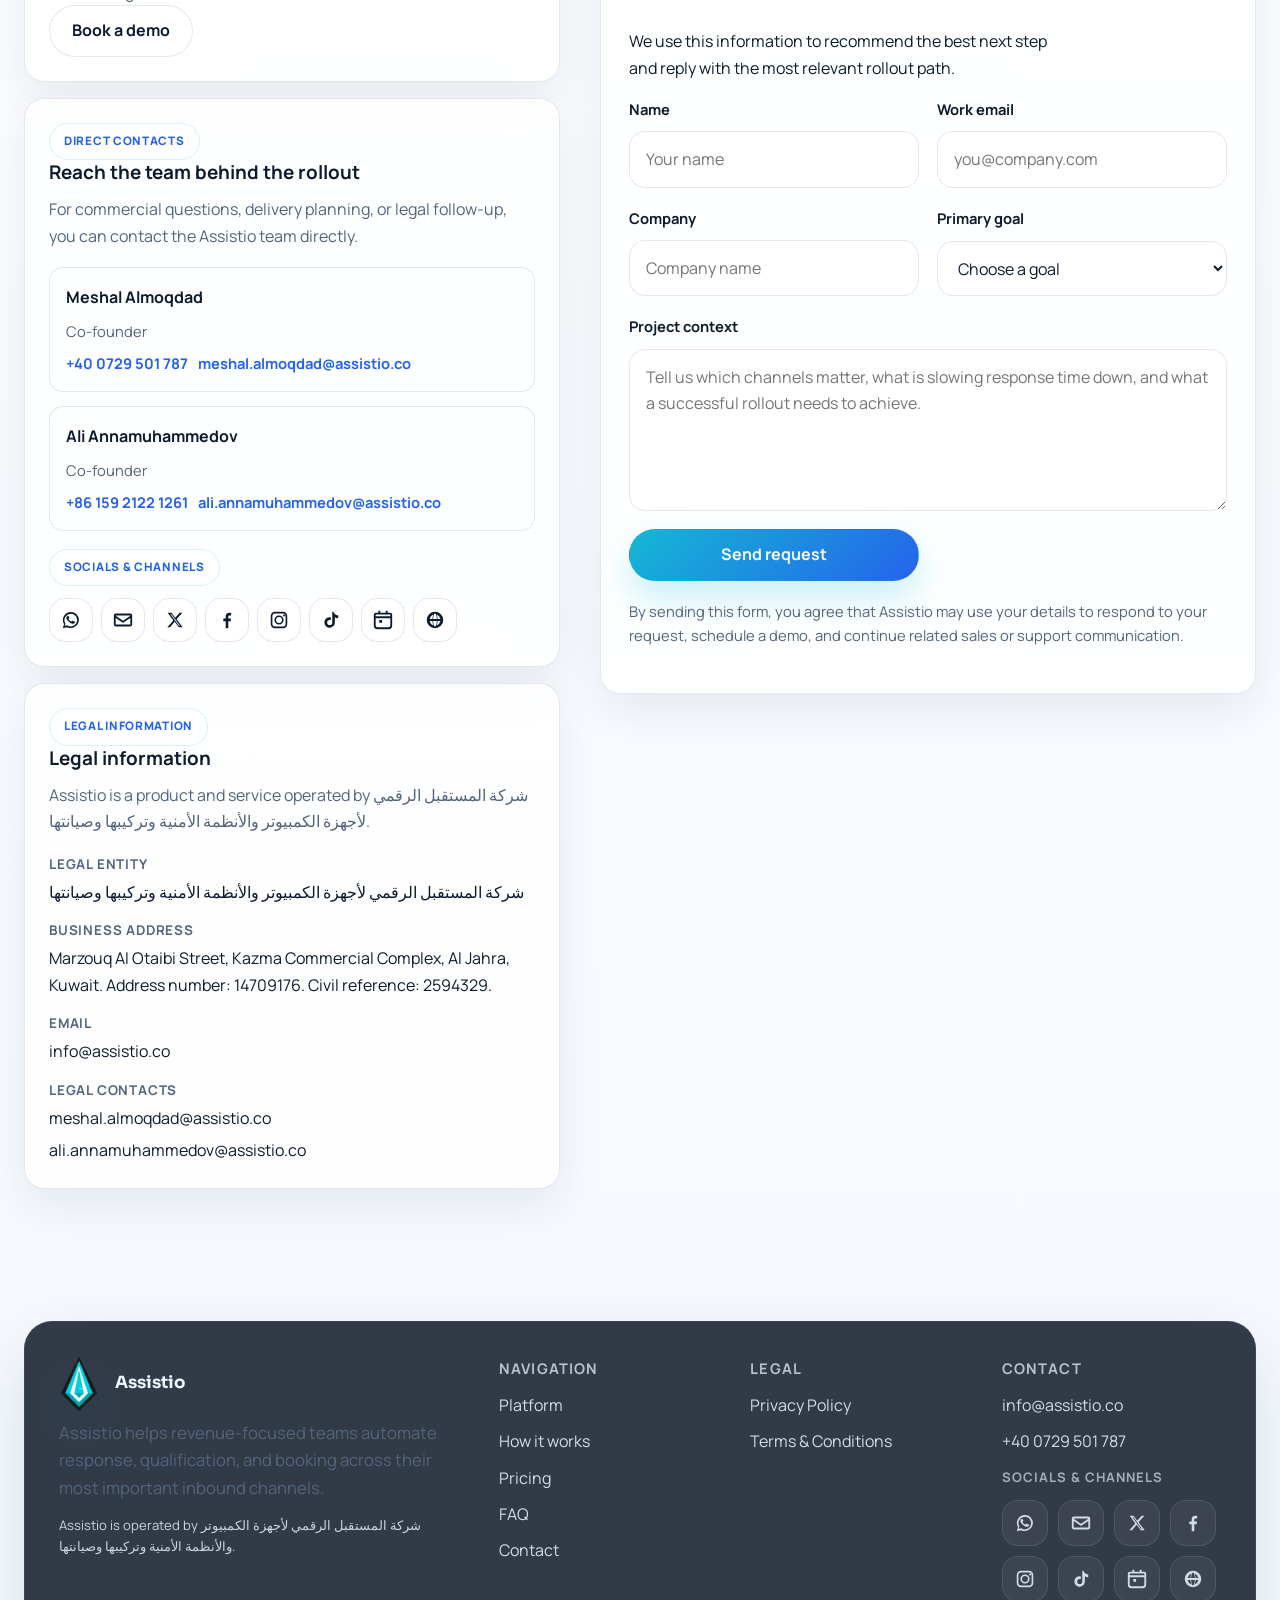
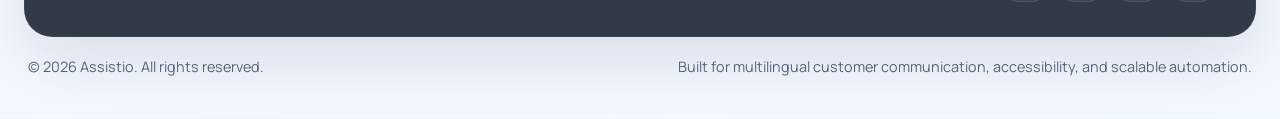
==== commit 17da3e6c: "Publish Meta verification fixes in official website folder" ====
--- a/ASSISTIO OFFICIAL WEBSITE/index.html
+++ b/ASSISTIO OFFICIAL WEBSITE/index.html
@@ -86,9 +86,9 @@
       }
     })();
   </script>
-  <link rel="stylesheet" href="./styles.css?v=20260409-28" />
-  <script defer src="./site-config.js?v=20260409-28"></script>
-  <script defer src="./scripts.js?v=20260409-28"></script>
+  <link rel="stylesheet" href="./styles.css?v=20260409-29" />
+  <script defer src="./site-config.js?v=20260409-29"></script>
+  <script defer src="./scripts.js?v=20260409-29"></script>
 </head>
 <body data-page="home">
   <a class="skip-link" href="#main" data-i18n="ui.skip">Skip to content</a>
@@ -542,7 +542,7 @@
               <span class="mini-label" data-i18n="contact.card3.label">Legal information</span>
               <h3 data-i18n="contact.card3.title">Legal information</h3>
               <p>
-                <span data-i18n="contact.card3.copyPrefix">Assistio is a product service operated by</span>
+                <span data-i18n="contact.card3.copyPrefix">Assistio is a product and service operated by</span>
                 <span data-company-text="legalEntityName">شركة المستقبل الرقمي لأجهزة الكمبيوتر والأنظمة الأمنية وتركيبها وصيانتها</span>.
               </p>
               <dl class="mini-legal-details">
@@ -552,7 +552,7 @@
                 </div>
                 <div>
                   <dt data-i18n="contact.businessAddressLabel">Business Address</dt>
-                  <dd data-company-text="registeredAddress">Available upon request or in a signed commercial agreement.</dd>
+                  <dd data-company-text="registeredAddress">Marzouq Al Otaibi Street, Kazma Commercial Complex, Al Jahra, Kuwait. Address number: 14709176. Civil reference: 2594329.</dd>
                 </div>
                 <div>
                   <dt data-i18n="contact.emailLabel">Email</dt>
@@ -651,7 +651,7 @@
           <a href="#workflow" data-i18n="nav.workflow">How it works</a>
           <a href="#pricing" data-i18n="nav.pricing">Pricing</a>
           <a href="#faq" data-i18n="nav.faq">FAQ</a>
-          <a href="#contact" data-i18n="nav.contact">Contact</a>
+          <a href="./contact.html" data-i18n="nav.contact">Contact</a>
         </nav>
       </div>
 
--- a/ASSISTIO OFFICIAL WEBSITE/styles.css
+++ b/ASSISTIO OFFICIAL WEBSITE/styles.css
@@ -1423,6 +1423,12 @@
   overflow-wrap: anywhere;
 }
 
+.mini-legal-contact-list,
+.legal-contact-stack {
+  display: grid;
+  gap: 6px;
+}
+
 .team-name {
   font-size: 1rem;
 }
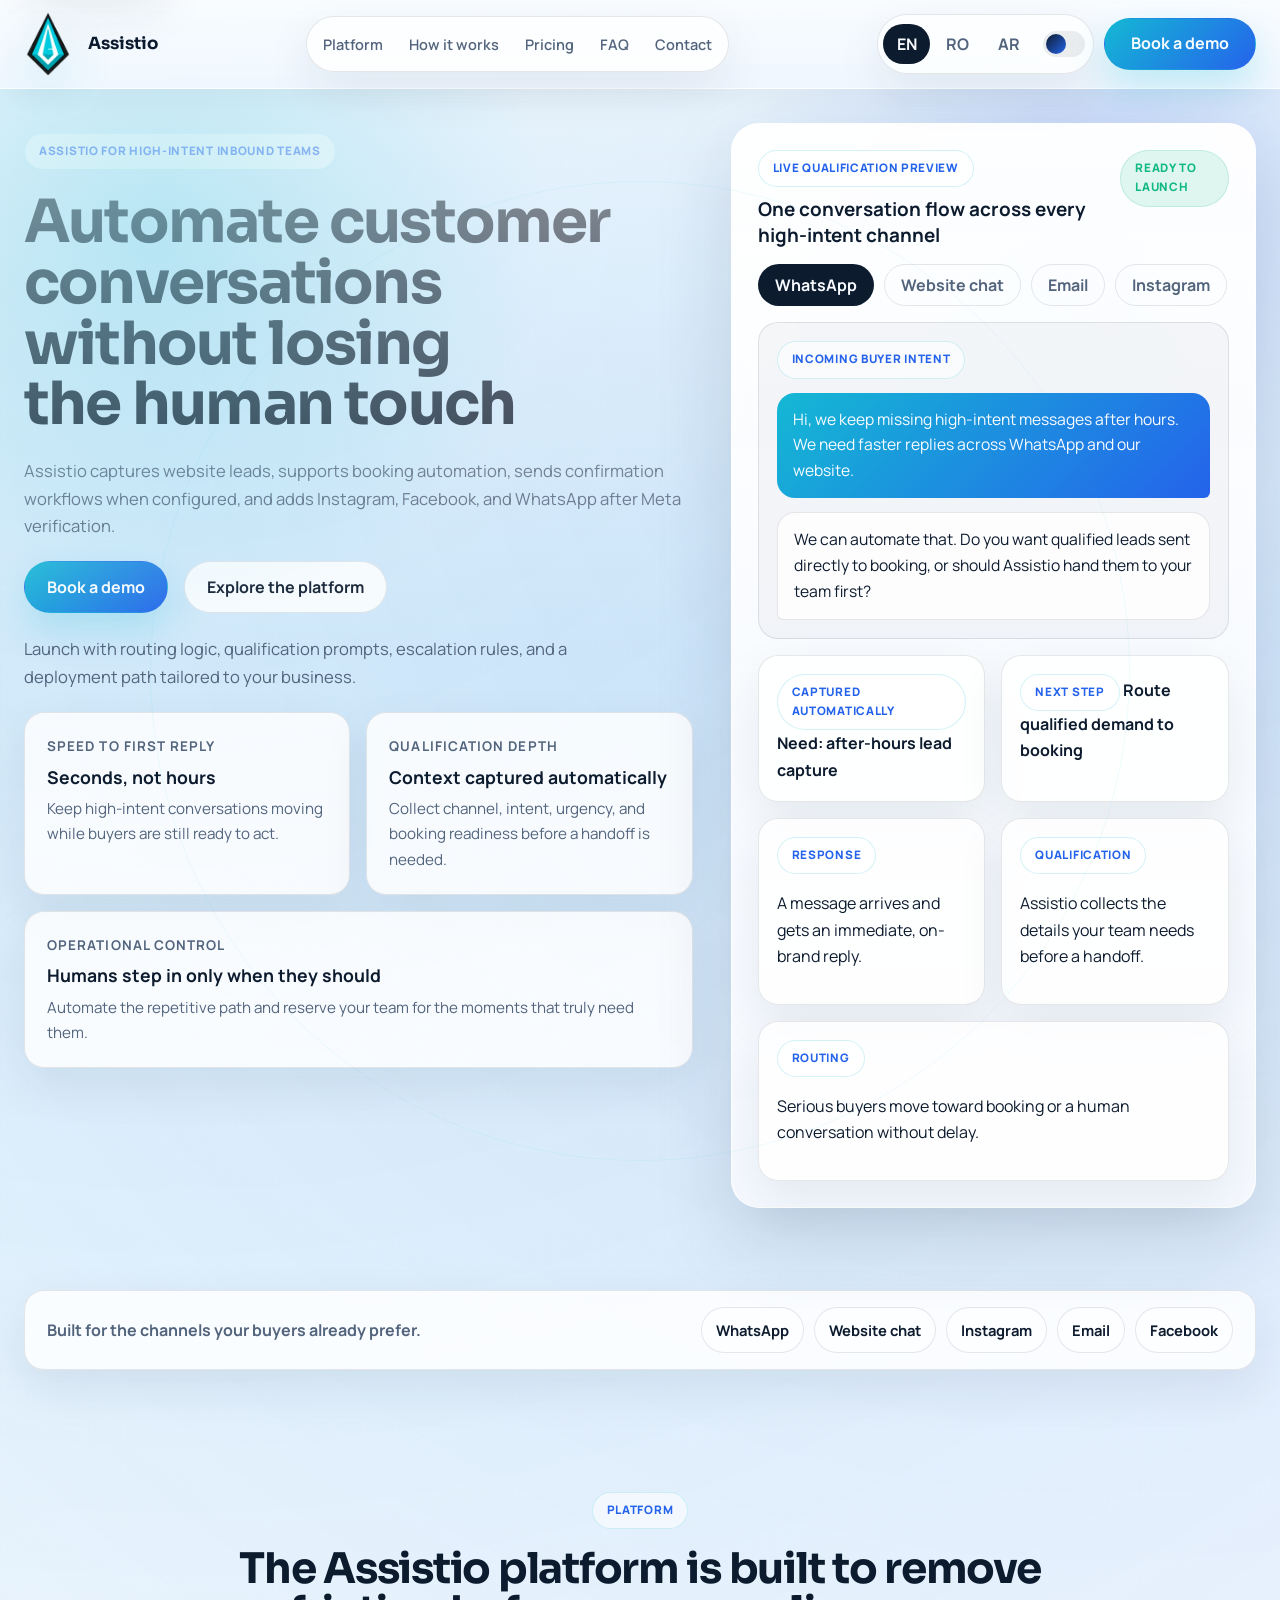
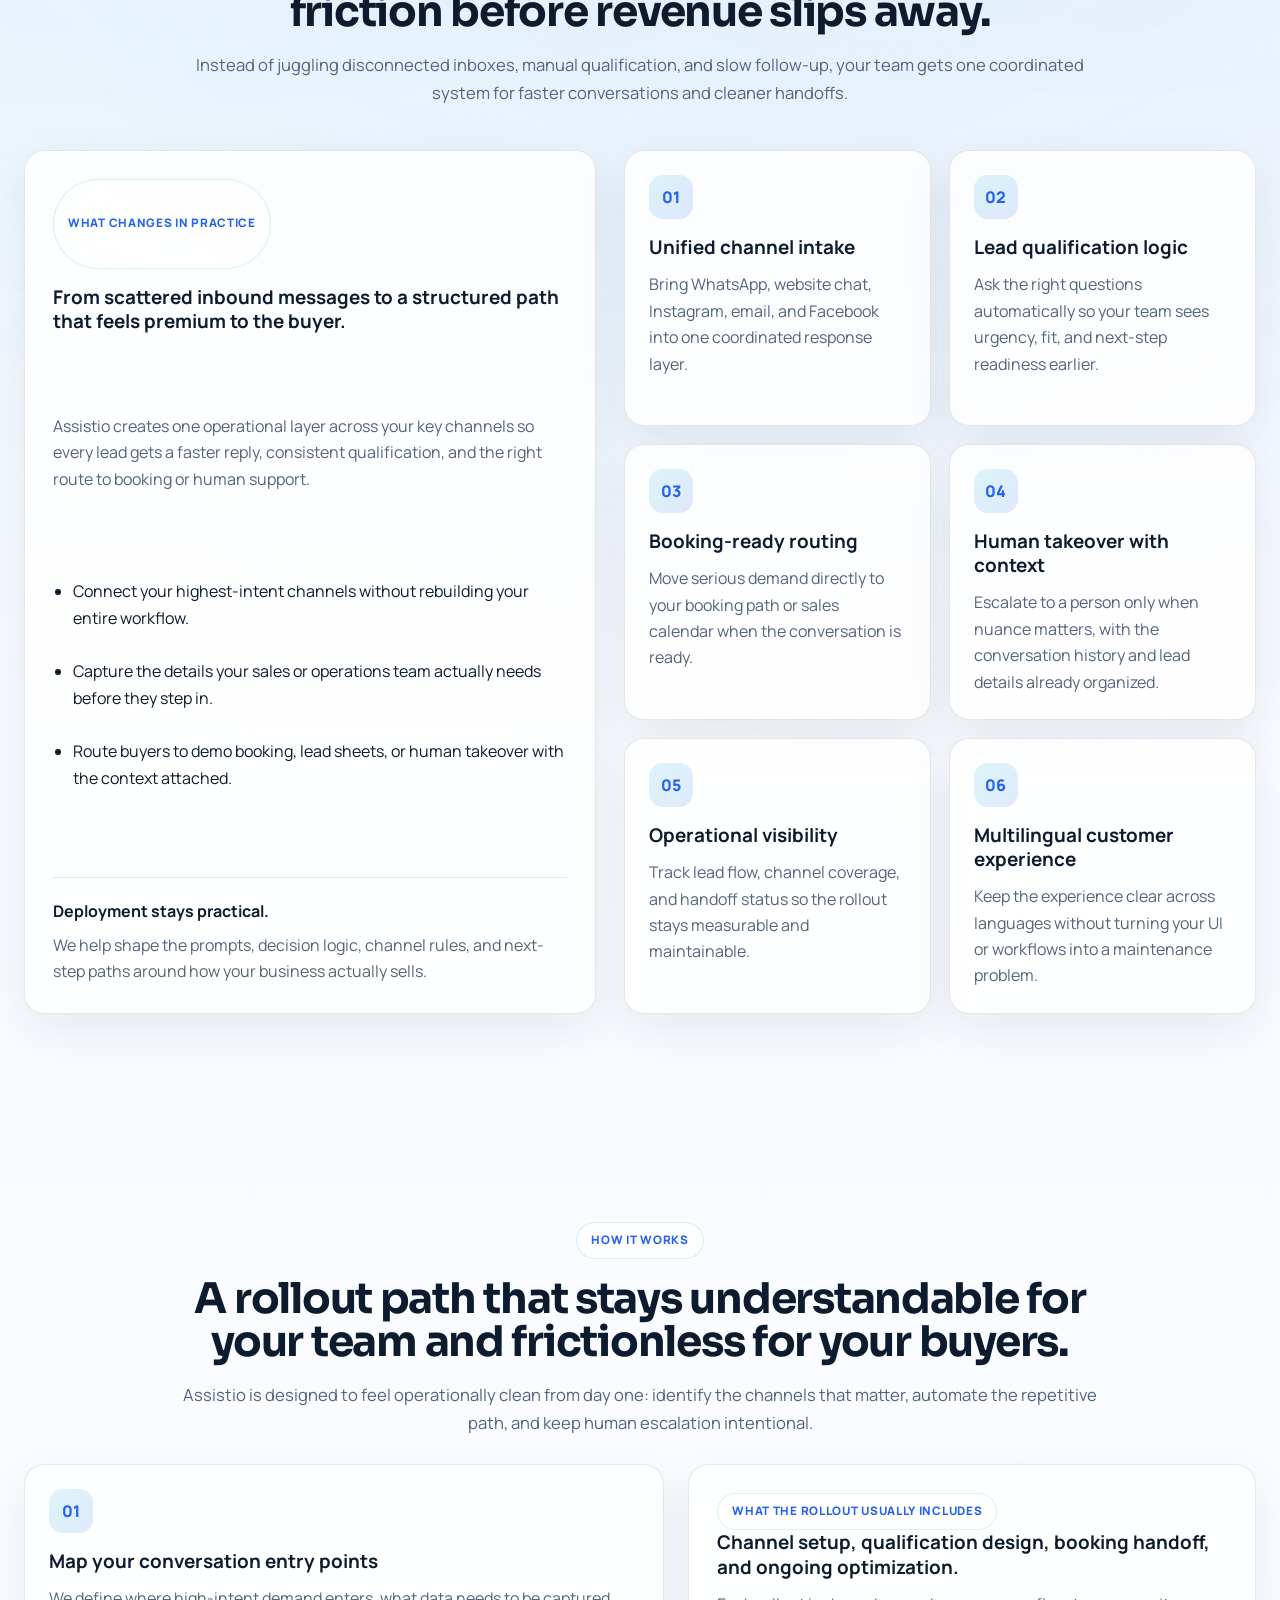
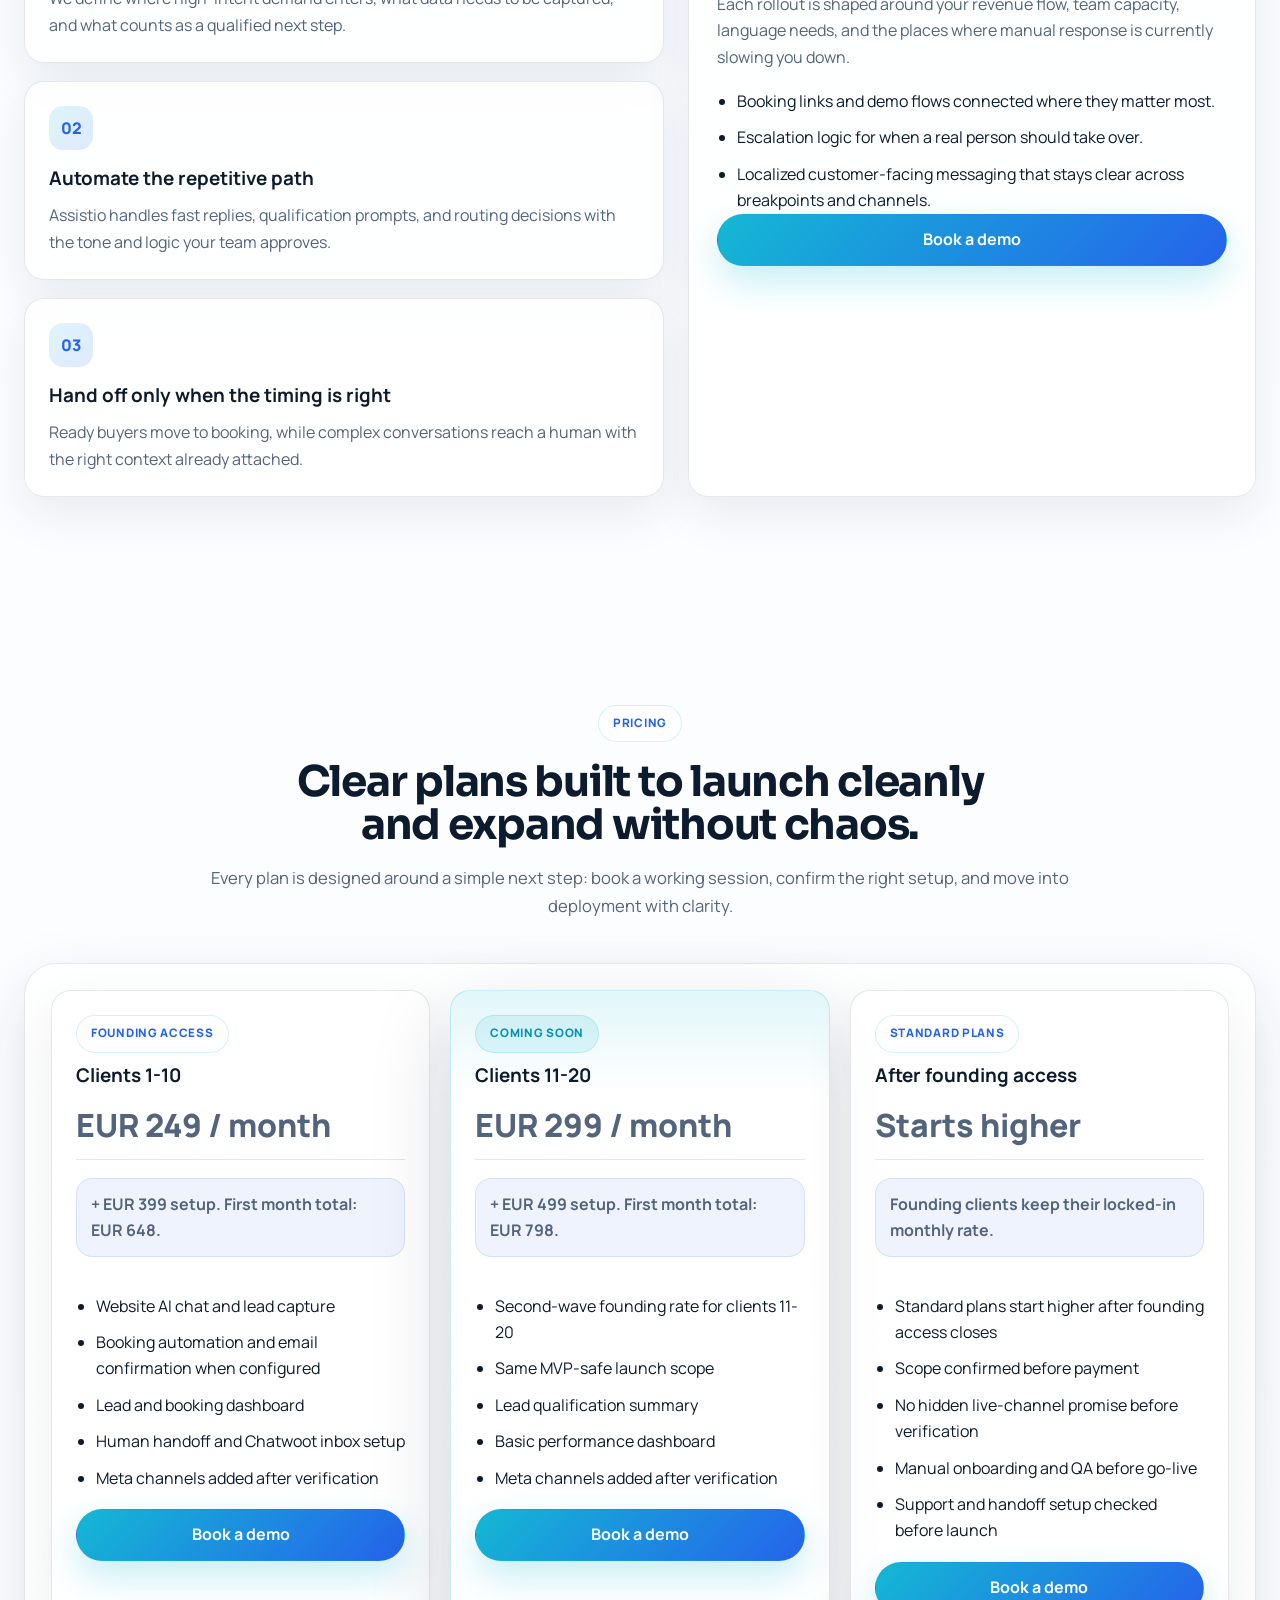
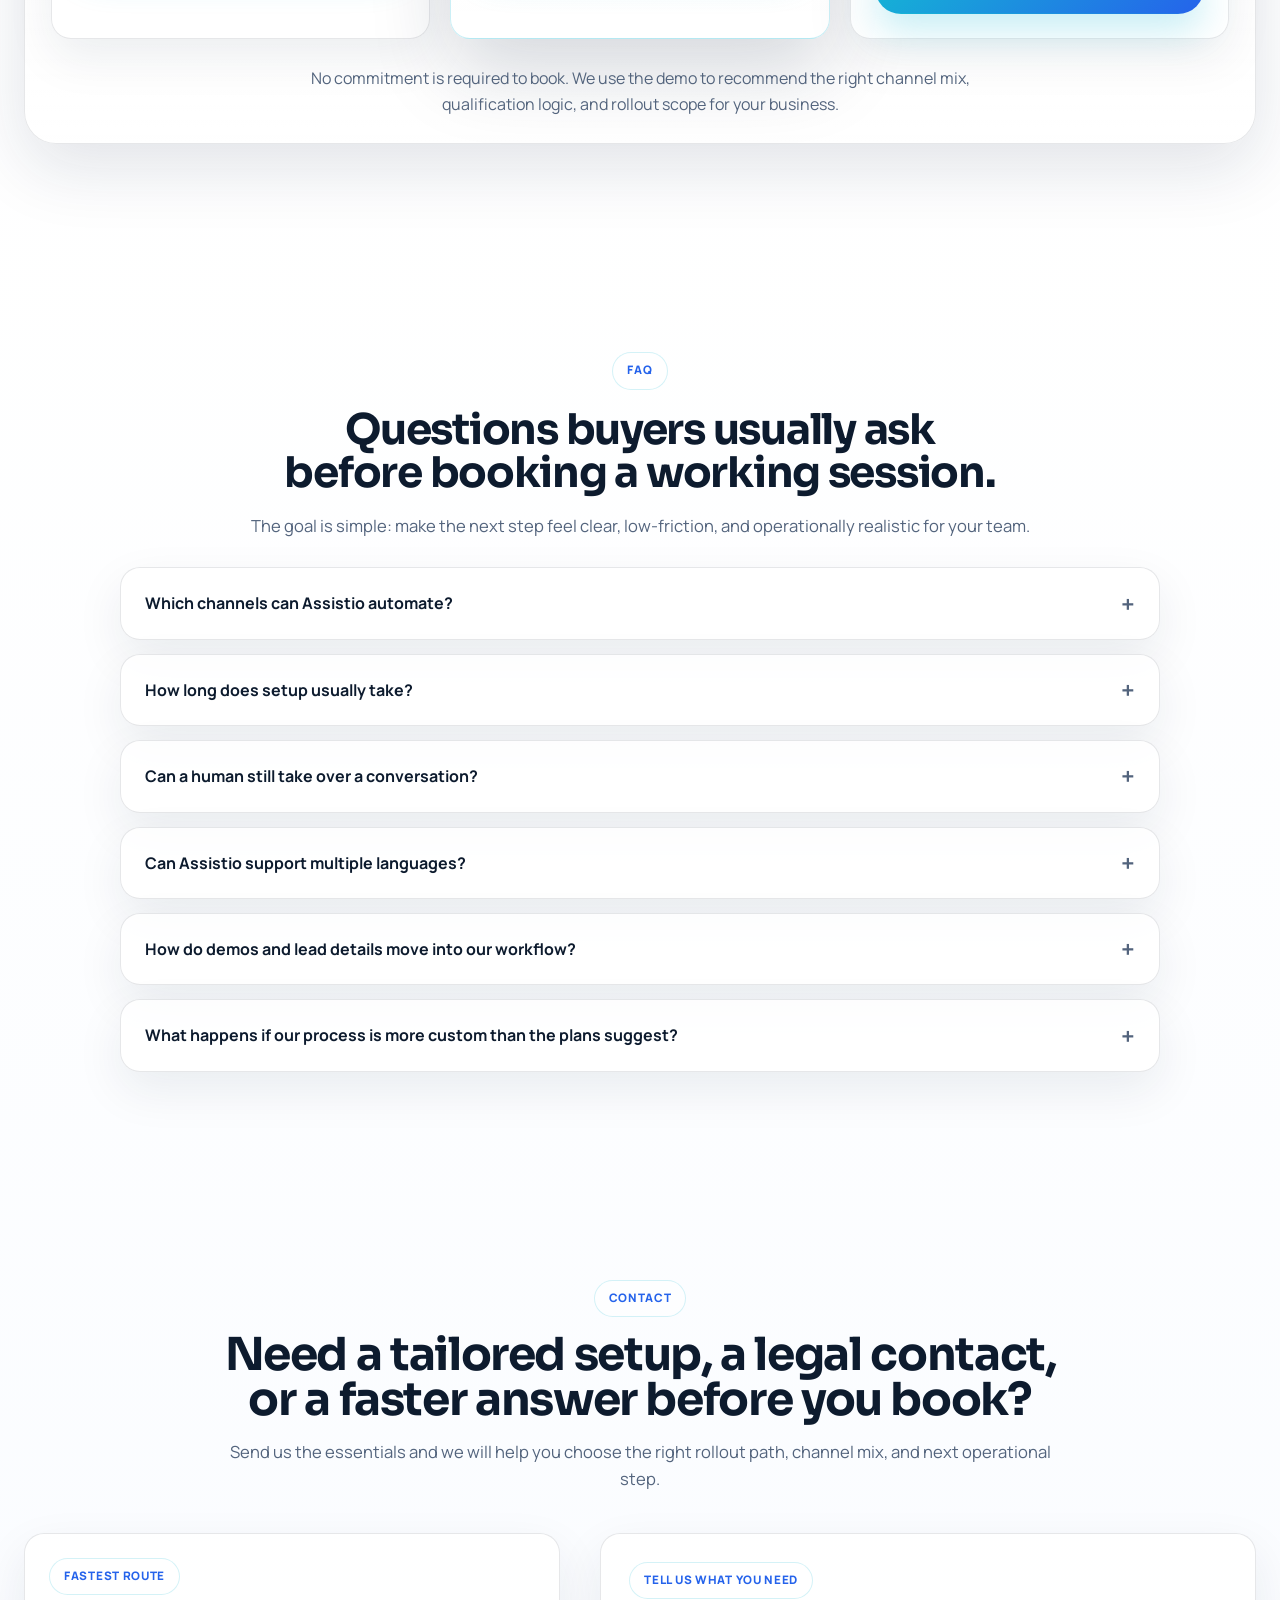
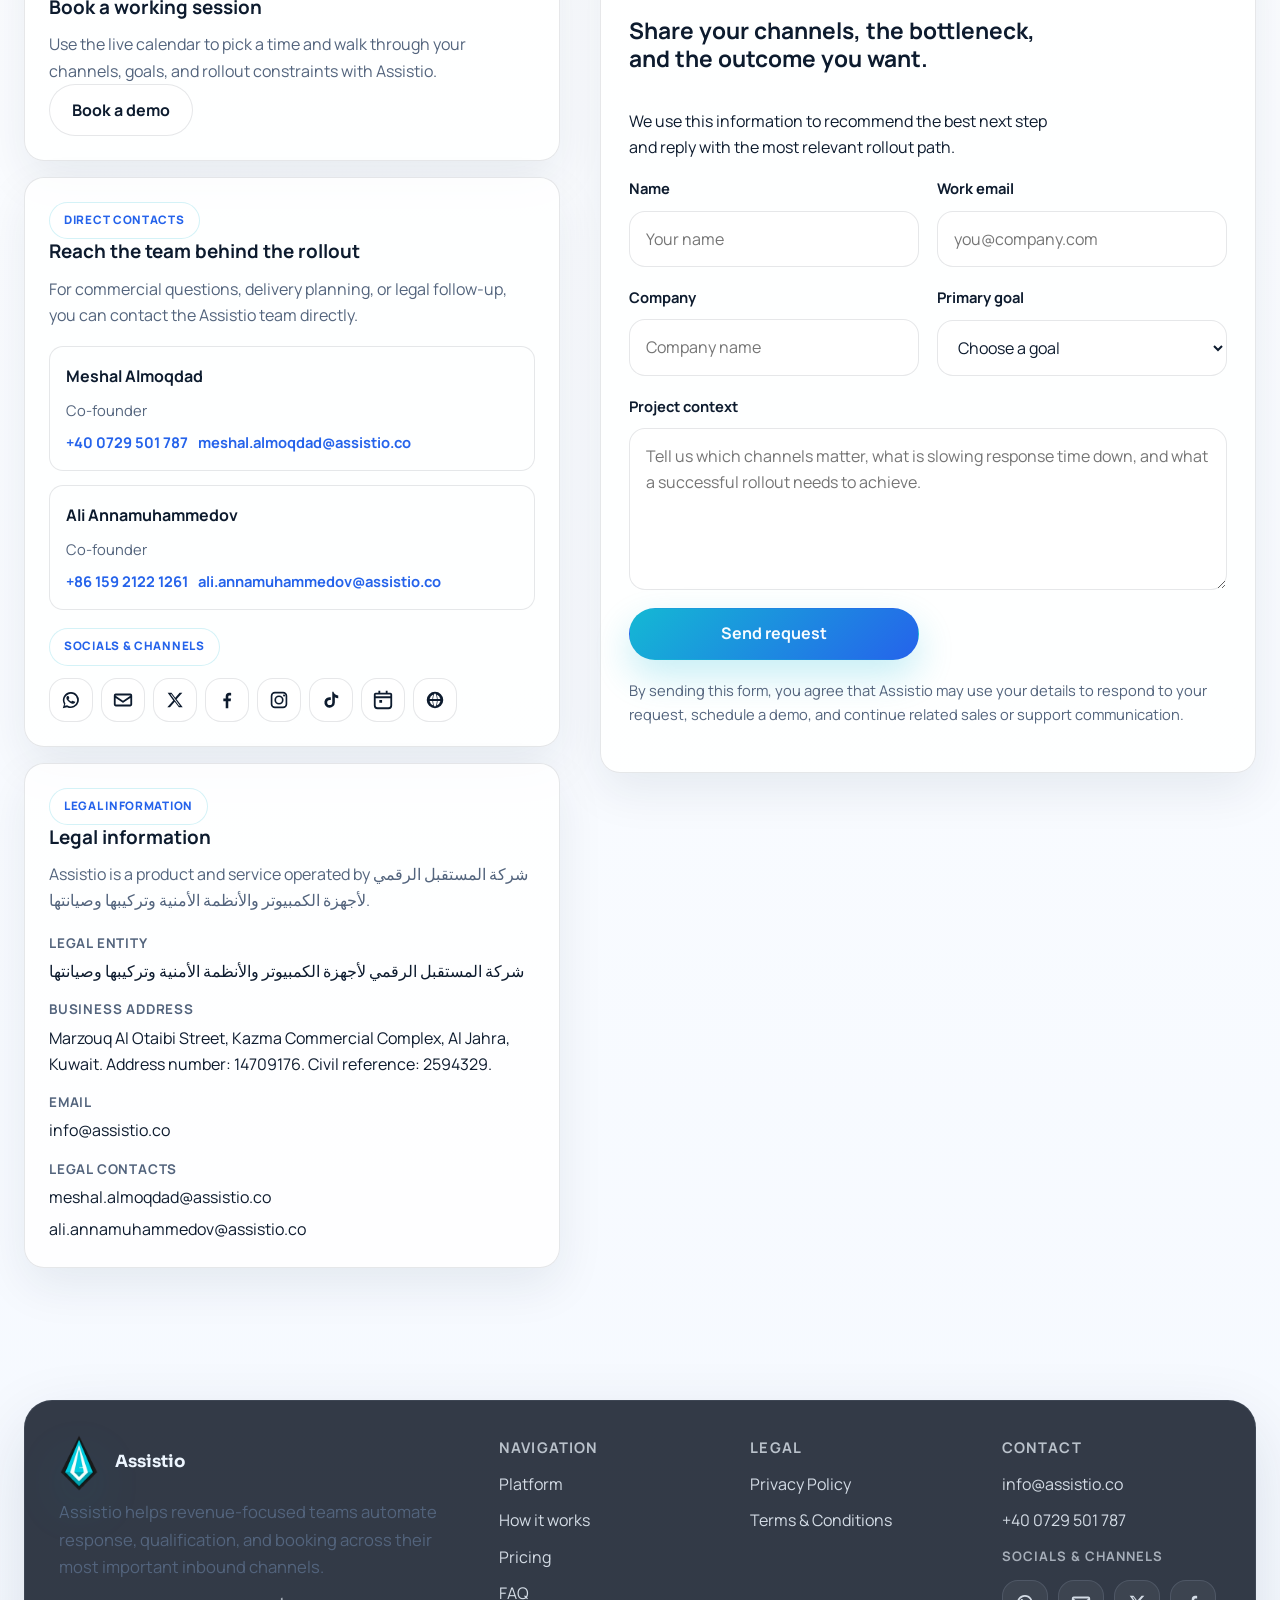
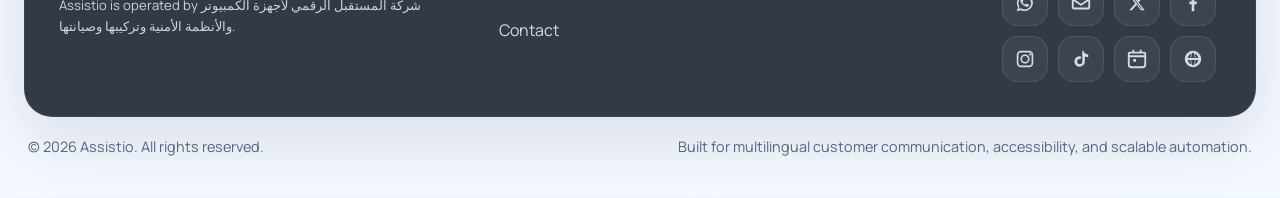
==== commit b8ed88a2: "Update live public copy and founding pricing" ====
--- a/ASSISTIO OFFICIAL WEBSITE/index.html
+++ b/ASSISTIO OFFICIAL WEBSITE/index.html
@@ -6,17 +6,18 @@
   <title data-i18n-document-title="meta.home.title">Assistio | AI Customer Conversation Automation for Faster Lead Response</title>
   <meta
     name="description"
-    content="Assistio automates WhatsApp, website chat, email, Instagram, and Facebook conversations so your team responds faster, qualifies leads instantly, and routes buyers to booking."
+    content="Assistio starts with website lead capture, booking support, email confirmation, and a client dashboard. Instagram, Facebook, and WhatsApp are added after Meta verification."
     data-i18n-content="meta.home.description"
   />
   <meta name="theme-color" content="#eff5ff" />
+  <meta name="facebook-domain-verification" content="tcjsupb0i52kof3e8iwm7l04havay9" />
   <meta property="og:type" content="website" />
   <meta property="og:image" content="https://ai.assistio.co/assets/og.png" />
   <meta property="og:url" content="https://ai.assistio.co/" />
   <meta property="og:title" content="Assistio | AI Customer Conversation Automation for Faster Lead Response" data-i18n-content="meta.home.title" />
   <meta
     property="og:description"
-    content="Assistio automates WhatsApp, website chat, email, Instagram, and Facebook conversations so your team responds faster, qualifies leads instantly, and routes buyers to booking."
+    content="Assistio starts with website lead capture, booking support, email confirmation, and a client dashboard. Instagram, Facebook, and WhatsApp are added after Meta verification."
     data-i18n-content="meta.home.description"
   />
   <link rel="canonical" href="https://ai.assistio.co/" />
@@ -184,7 +185,7 @@
           <span class="eyebrow" data-i18n="hero.eyebrow">Assistio for high-intent inbound teams</span>
           <h1 class="hero-title" data-i18n="hero.title">Automate customer conversations without losing the human touch</h1>
           <p class="hero-lead" data-i18n="hero.lead">
-            Assistio captures inbound demand across WhatsApp, website chat, email, Instagram, and Facebook, qualifies leads instantly, and routes ready buyers to the right next step.
+            Assistio captures website leads, supports booking automation, sends confirmation workflows when configured, and adds Instagram, Facebook, and WhatsApp after Meta verification.
           </p>
 
           <div class="hero-actions">
@@ -411,51 +412,51 @@
           <div class="pricing-grid">
             <article class="pricing-card" data-reveal>
               <div class="plan-head">
-                <span class="plan-badge" data-i18n="pricing.launch.badge">Launch</span>
-                <h3 data-i18n="pricing.launch.name">Launch</h3>
-                <p class="plan-price" data-i18n="pricing.launch.price">EUR 149 / month</p>
+                <span class="plan-badge" data-i18n="pricing.launch.badge">Founding access</span>
+                <h3 data-i18n="pricing.launch.name">Clients 1-10</h3>
+                <p class="plan-price" data-i18n="pricing.launch.price">EUR 249 / month</p>
               </div>
-              <p class="plan-setup" data-i18n="pricing.launch.setup">+ EUR 199 one-time setup</p>
+              <p class="plan-setup" data-i18n="pricing.launch.setup">+ EUR 399 setup. First month total: EUR 648.</p>
               <ul class="plan-list">
-                <li data-i18n="pricing.launch.feature1">WhatsApp automation</li>
-                <li data-i18n="pricing.launch.feature2">One extra channel: website chat or email</li>
-                <li data-i18n="pricing.launch.feature3">One qualification and routing flow</li>
-                <li data-i18n="pricing.launch.feature4">One active language</li>
-                <li data-i18n="pricing.launch.feature5">Up to three team users</li>
+                <li data-i18n="pricing.launch.feature1">Website AI chat and lead capture</li>
+                <li data-i18n="pricing.launch.feature2">Booking automation and email confirmation when configured</li>
+                <li data-i18n="pricing.launch.feature3">Lead and booking dashboard</li>
+                <li data-i18n="pricing.launch.feature4">Human handoff and Chatwoot inbox setup</li>
+                <li data-i18n="pricing.launch.feature5">Meta channels added after verification</li>
               </ul>
               <a class="btn btn-primary btn-block" href="https://calendar.app.google/mF4N138gHQZpTKqc6" target="_blank" rel="noopener noreferrer" data-booking-link data-i18n="ui.bookDemo">Book a demo</a>
             </article>
 
             <article class="pricing-card pricing-card-featured" data-reveal>
               <div class="plan-head">
-                <span class="plan-badge plan-badge-featured" data-i18n="pricing.growth.badge">Most popular</span>
-                <h3 data-i18n="pricing.growth.name">Growth</h3>
-                <p class="plan-price" data-i18n="pricing.growth.price">EUR 199 / month</p>
+                <span class="plan-badge plan-badge-featured" data-i18n="pricing.growth.badge">Coming soon</span>
+                <h3 data-i18n="pricing.growth.name">Clients 11-20</h3>
+                <p class="plan-price" data-i18n="pricing.growth.price">EUR 299 / month</p>
               </div>
-              <p class="plan-setup" data-i18n="pricing.growth.setup">+ EUR 299 one-time setup</p>
+              <p class="plan-setup" data-i18n="pricing.growth.setup">+ EUR 499 setup. First month total: EUR 798.</p>
               <ul class="plan-list">
-                <li data-i18n="pricing.growth.feature1">WhatsApp plus two additional channels</li>
-                <li data-i18n="pricing.growth.feature2">Two qualification or routing flows</li>
-                <li data-i18n="pricing.growth.feature3">Lead tracking with reporting handoff</li>
-                <li data-i18n="pricing.growth.feature4">Performance review summary</li>
-                <li data-i18n="pricing.growth.feature5">Up to five team users</li>
+                <li data-i18n="pricing.growth.feature1">Second-wave founding rate for clients 11-20</li>
+                <li data-i18n="pricing.growth.feature2">Same MVP-safe launch scope</li>
+                <li data-i18n="pricing.growth.feature3">Lead qualification summary</li>
+                <li data-i18n="pricing.growth.feature4">Basic performance dashboard</li>
+                <li data-i18n="pricing.growth.feature5">Meta channels added after verification</li>
               </ul>
               <a class="btn btn-primary btn-block" href="https://calendar.app.google/mF4N138gHQZpTKqc6" target="_blank" rel="noopener noreferrer" data-booking-link data-i18n="ui.bookDemo">Book a demo</a>
             </article>
 
             <article class="pricing-card" data-reveal>
               <div class="plan-head">
-                <span class="plan-badge" data-i18n="pricing.scale.badge">Scale</span>
-                <h3 data-i18n="pricing.scale.name">Scale</h3>
-                <p class="plan-price" data-i18n="pricing.scale.price">EUR 279 / month</p>
+                <span class="plan-badge" data-i18n="pricing.scale.badge">Standard plans</span>
+                <h3 data-i18n="pricing.scale.name">After founding access</h3>
+                <p class="plan-price" data-i18n="pricing.scale.price">Starts higher</p>
               </div>
-              <p class="plan-setup" data-i18n="pricing.scale.setup">+ EUR 349 one-time setup</p>
+              <p class="plan-setup" data-i18n="pricing.scale.setup">Founding clients keep their locked-in monthly rate.</p>
               <ul class="plan-list">
-                <li data-i18n="pricing.scale.feature1">Omnichannel rollout across sales and support touchpoints</li>
-                <li data-i18n="pricing.scale.feature2">Three automation or handoff flows</li>
-                <li data-i18n="pricing.scale.feature3">AI-to-human escalation rules</li>
-                <li data-i18n="pricing.scale.feature4">Two active languages</li>
-                <li data-i18n="pricing.scale.feature5">Up to ten team users</li>
+                <li data-i18n="pricing.scale.feature1">Standard plans start higher after founding access closes</li>
+                <li data-i18n="pricing.scale.feature2">Scope confirmed before payment</li>
+                <li data-i18n="pricing.scale.feature3">No hidden live-channel promise before verification</li>
+                <li data-i18n="pricing.scale.feature4">Manual onboarding and QA before go-live</li>
+                <li data-i18n="pricing.scale.feature5">Support and handoff setup checked before launch</li>
               </ul>
               <a class="btn btn-primary btn-block" href="https://calendar.app.google/mF4N138gHQZpTKqc6" target="_blank" rel="noopener noreferrer" data-booking-link data-i18n="ui.bookDemo">Book a demo</a>
             </article>
@@ -481,7 +482,7 @@
         <div class="faq-list" data-reveal>
           <details class="faq-item">
             <summary data-i18n="faq.q1.question">Which channels can Assistio automate?</summary>
-            <p data-i18n="faq.q1.answer">Assistio can be configured for WhatsApp, website chat, email, Instagram, and Facebook workflows depending on your plan and rollout scope.</p>
+              <p data-i18n="faq.q1.answer">Website chat is the first managed-beta channel. Instagram, Facebook, and WhatsApp are included after Meta verification, and we manage the setup process.</p>
           </details>
           <details class="faq-item">
             <summary data-i18n="faq.q2.question">How long does setup usually take?</summary>
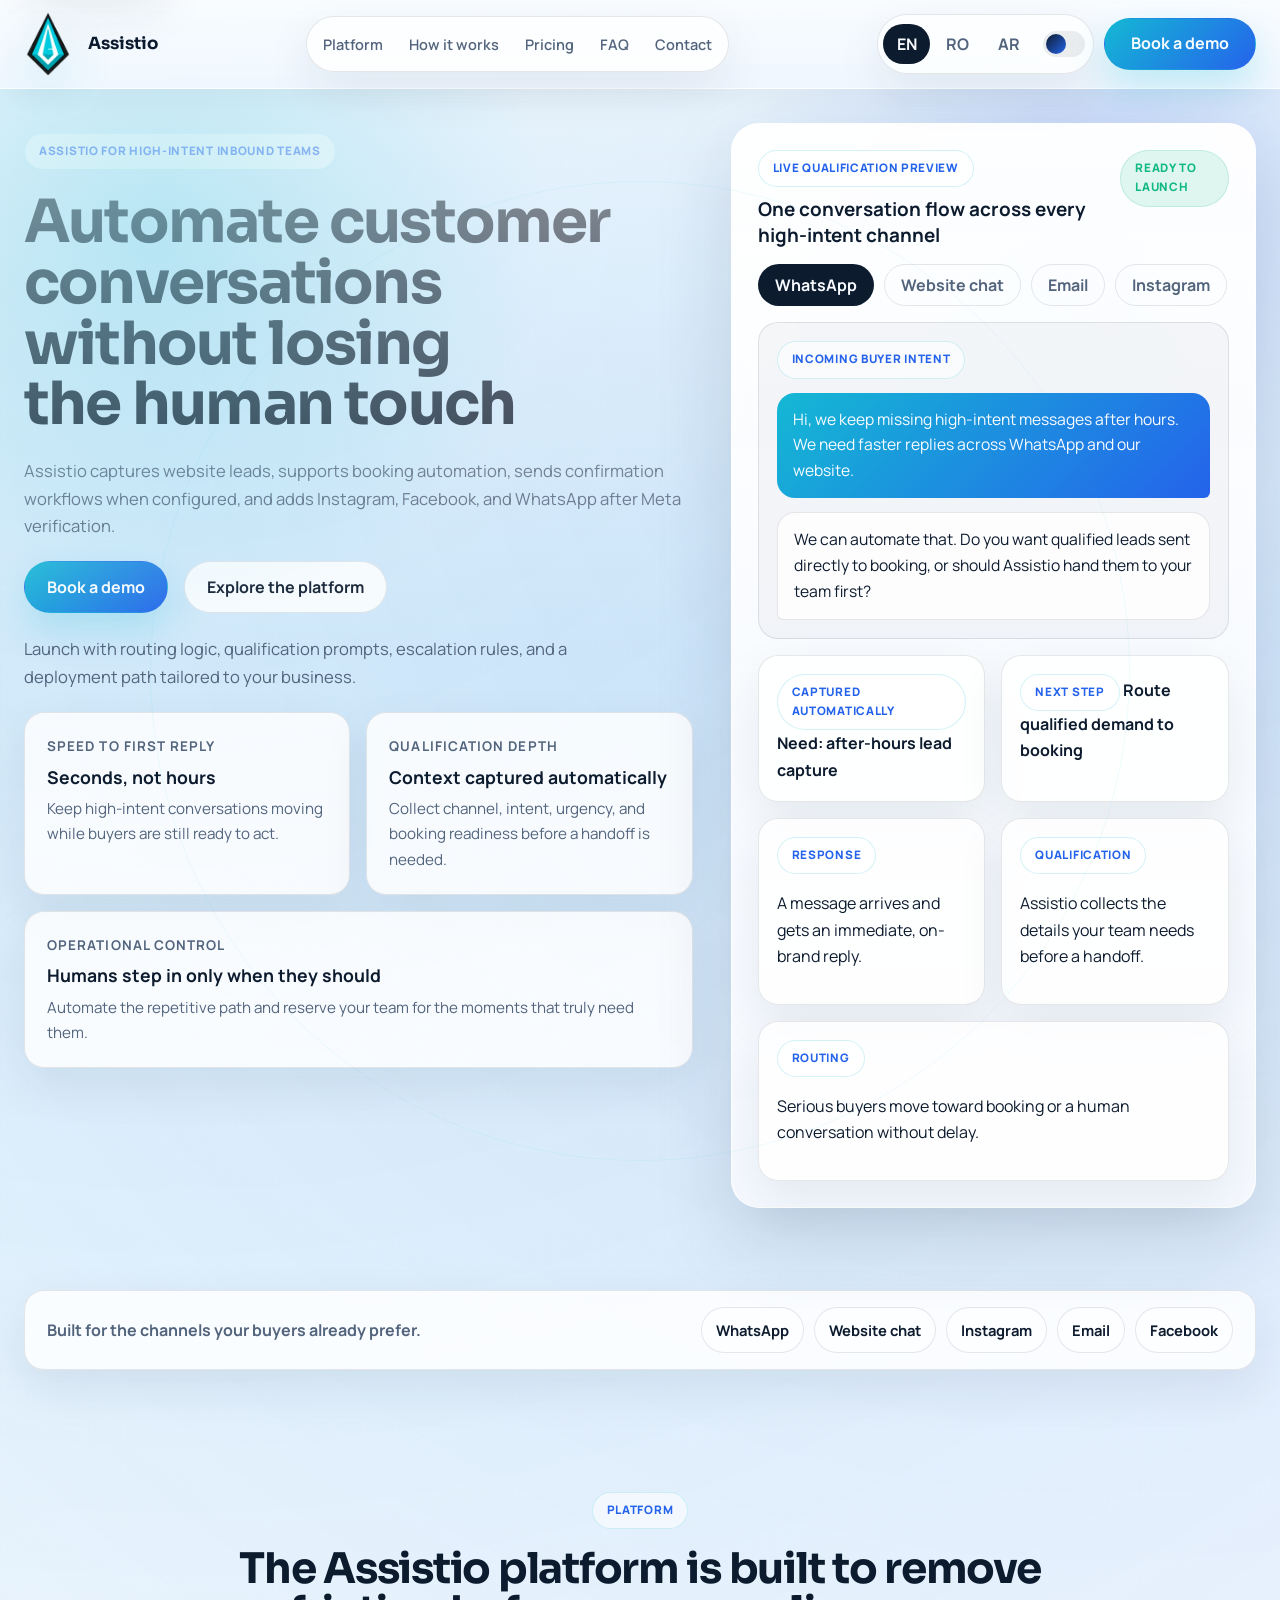
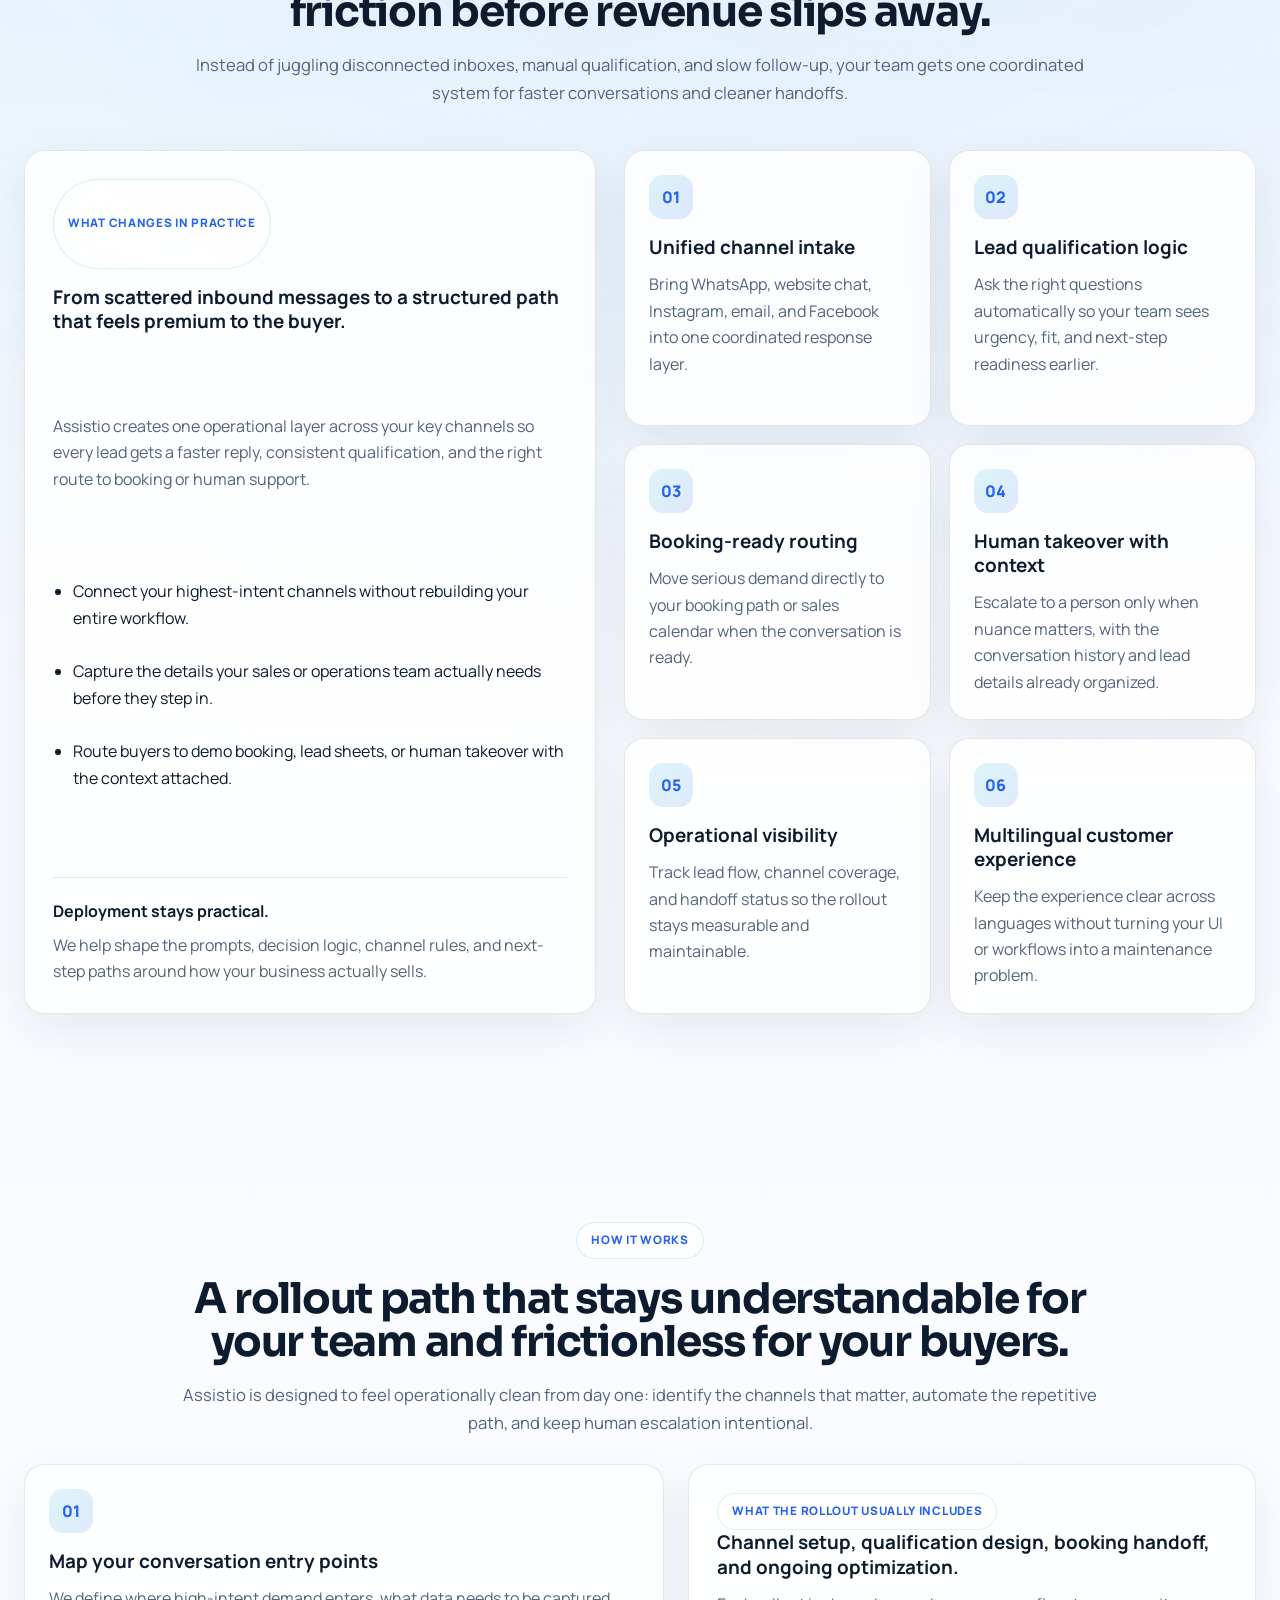
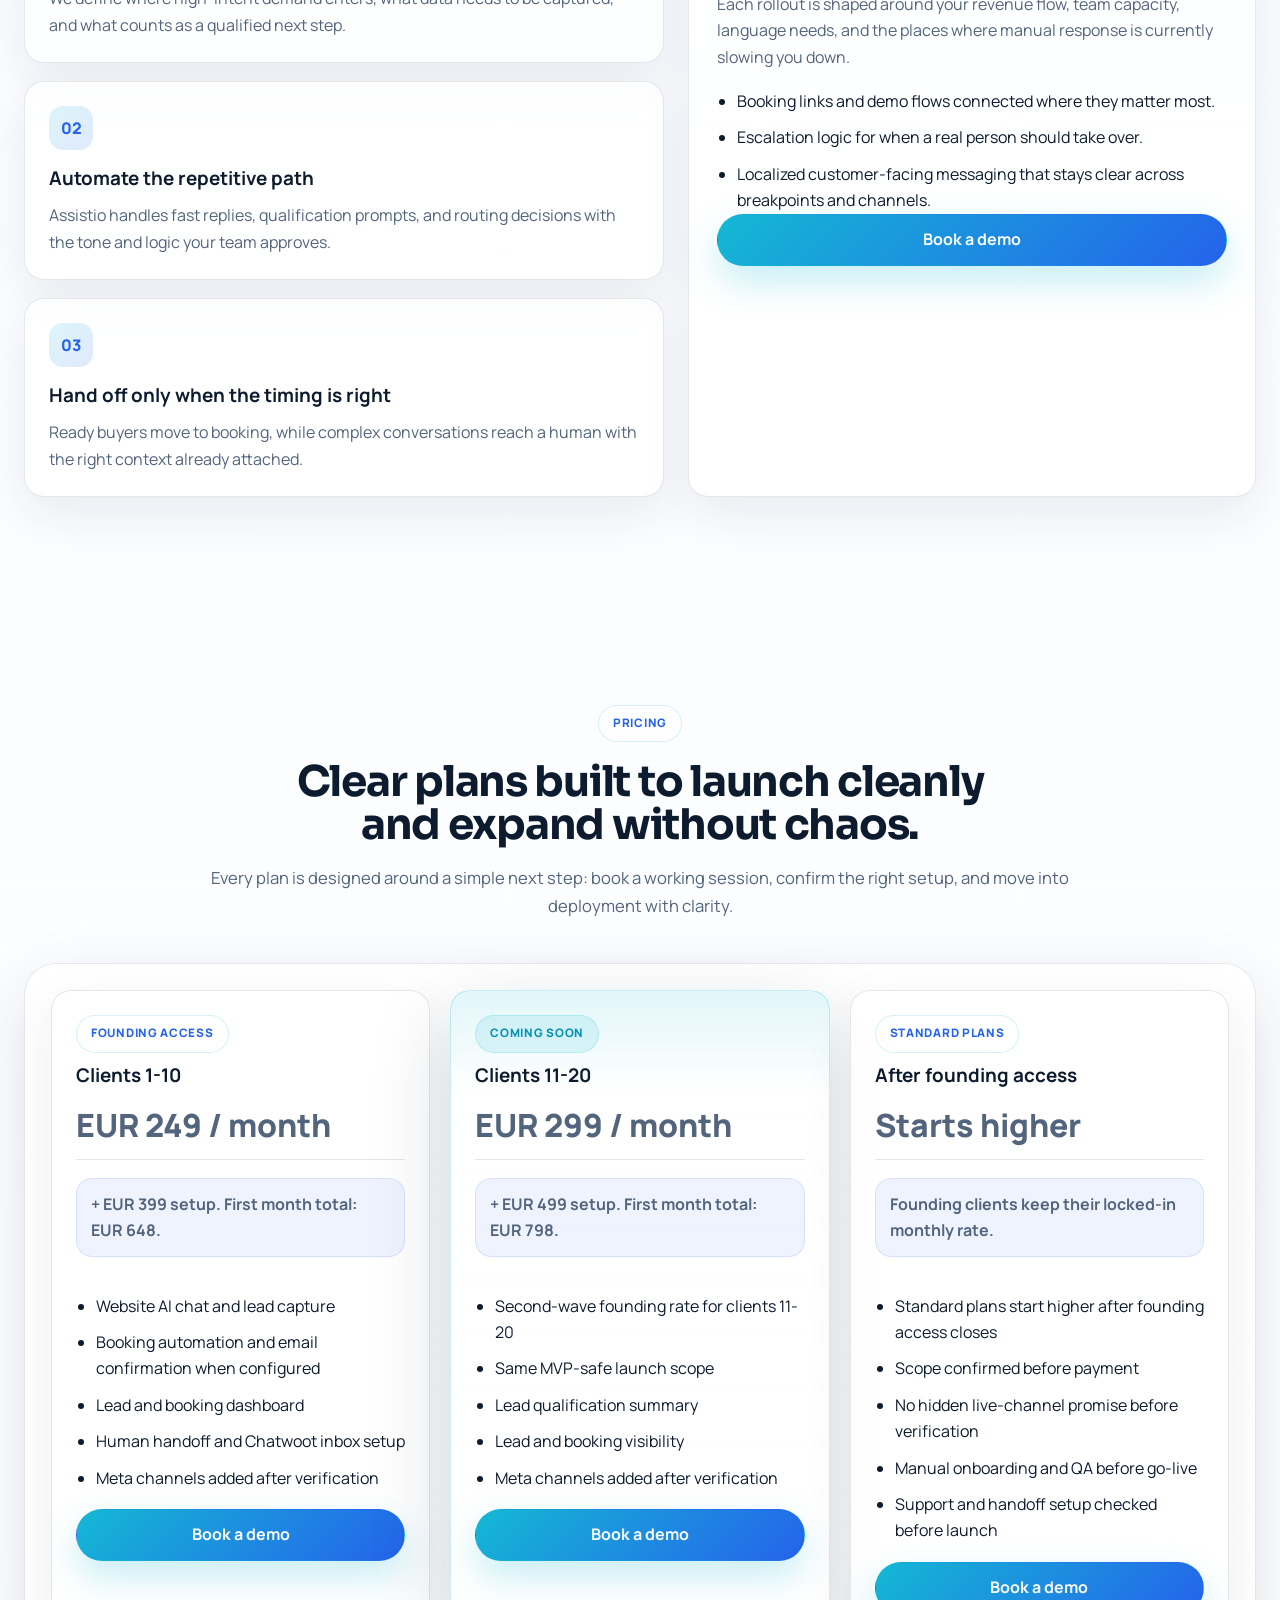
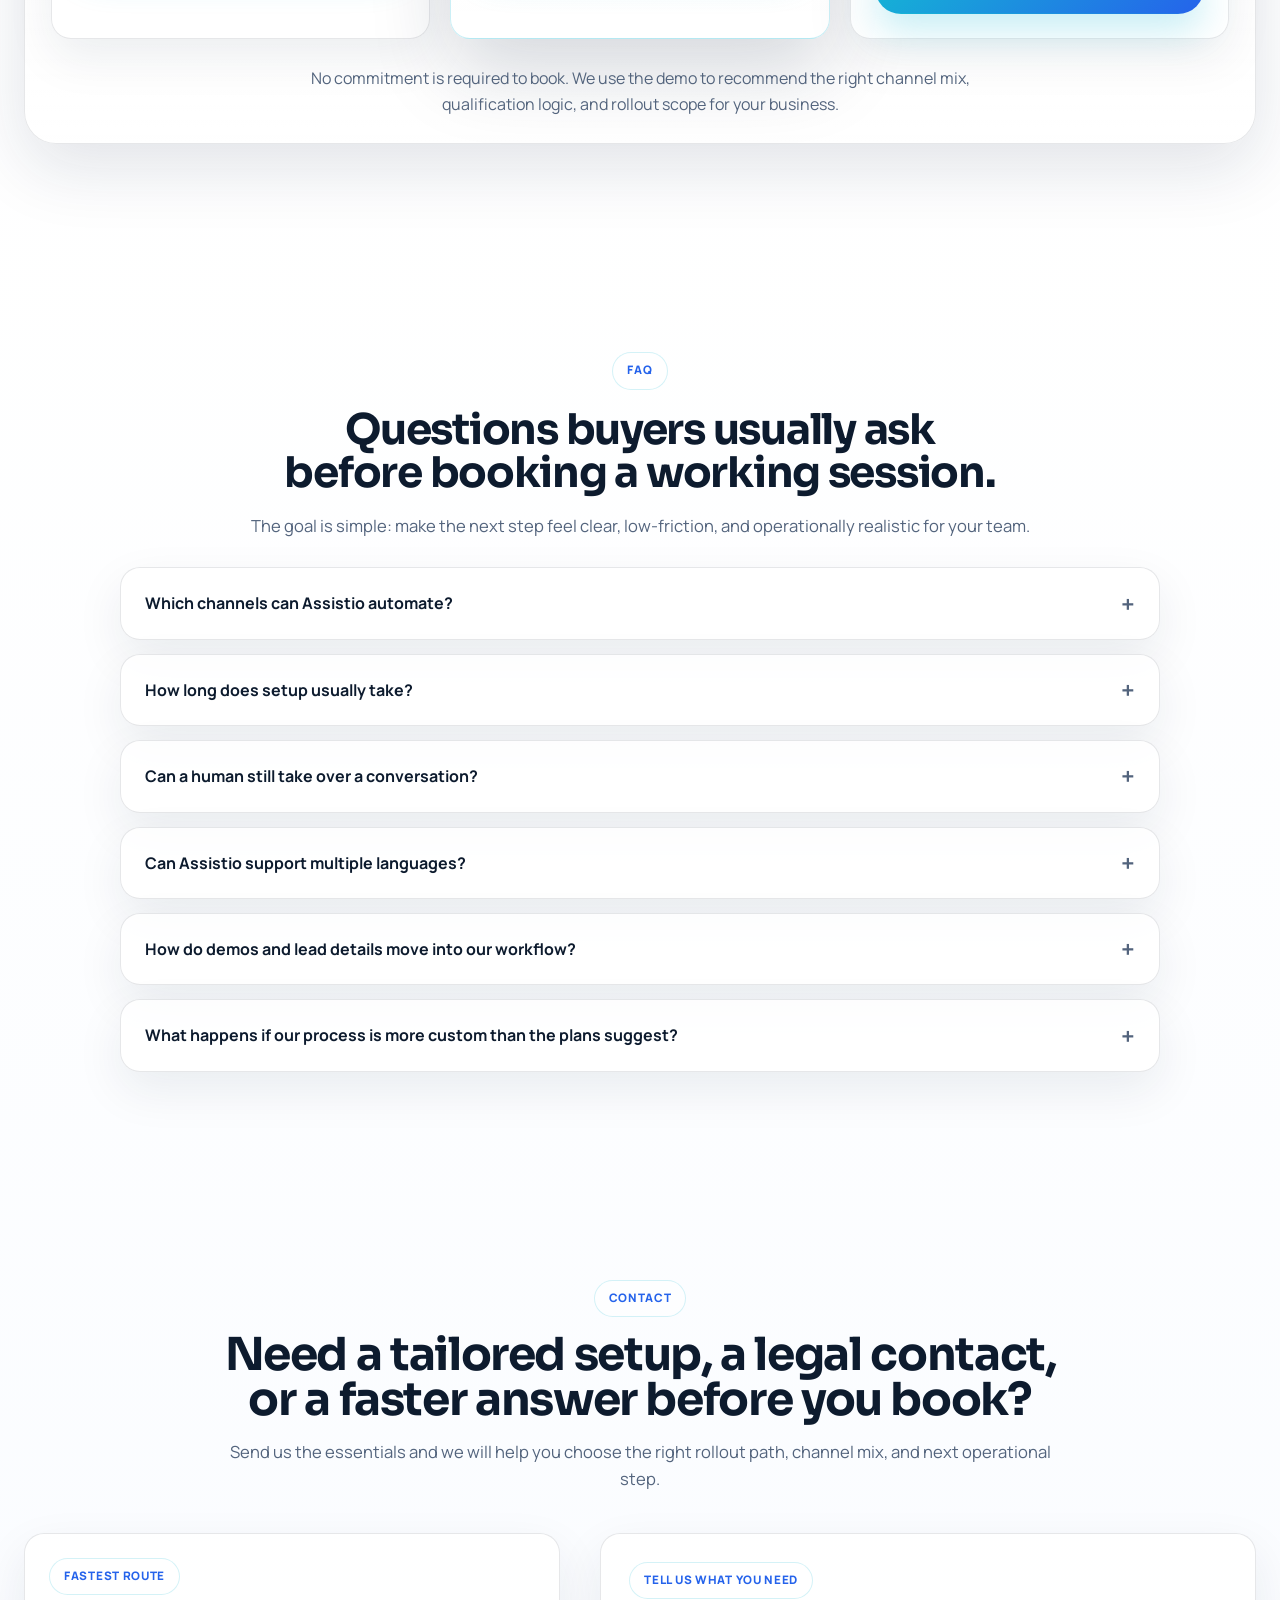
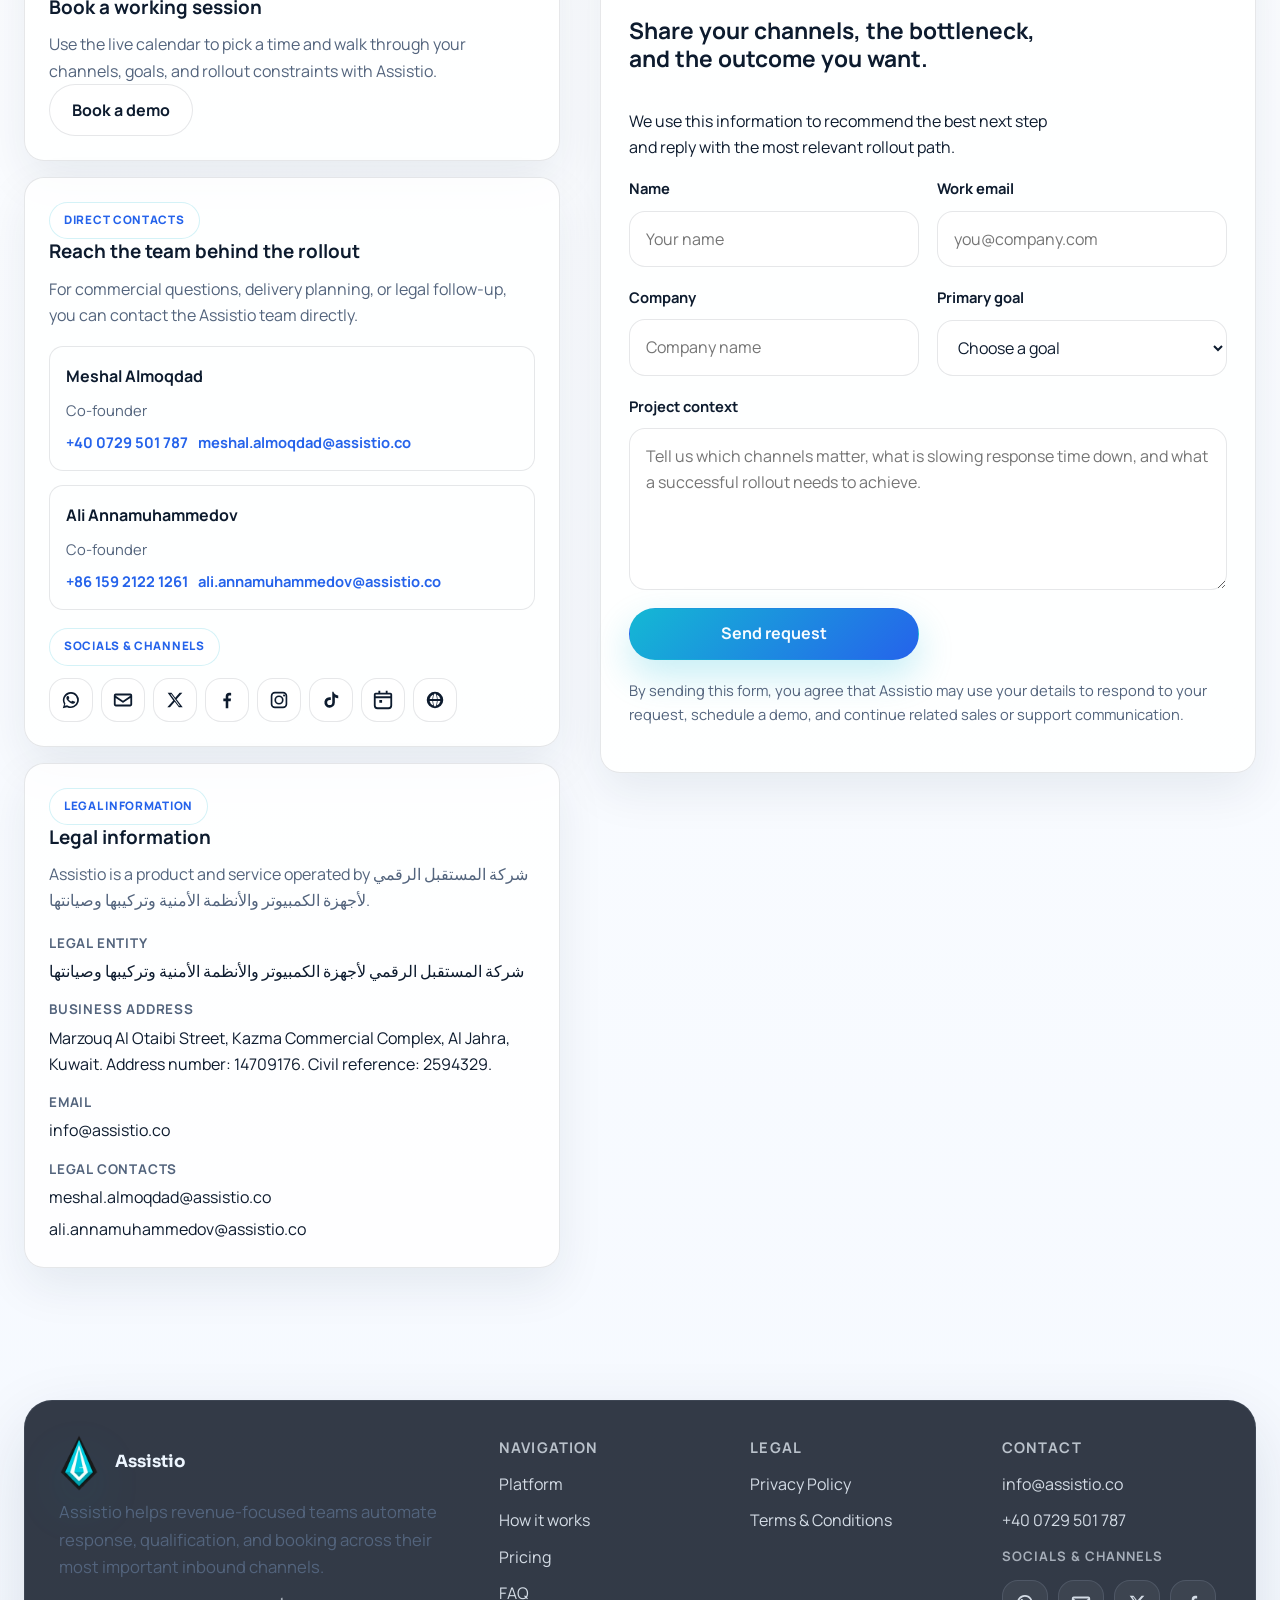
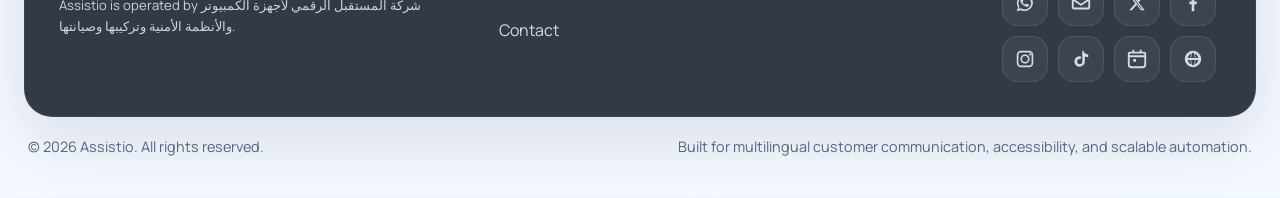
==== commit 593cfbab: "Fix deployed public website source" ====
--- a/ASSISTIO OFFICIAL WEBSITE/index.html
+++ b/ASSISTIO OFFICIAL WEBSITE/index.html
@@ -12,15 +12,15 @@
   <meta name="theme-color" content="#eff5ff" />
   <meta name="facebook-domain-verification" content="tcjsupb0i52kof3e8iwm7l04havay9" />
   <meta property="og:type" content="website" />
-  <meta property="og:image" content="https://ai.assistio.co/assets/og.png" />
-  <meta property="og:url" content="https://ai.assistio.co/" />
+  <meta property="og:image" content="https://assistio.co/assets/og.png" />
+  <meta property="og:url" content="https://assistio.co/" />
   <meta property="og:title" content="Assistio | AI Customer Conversation Automation for Faster Lead Response" data-i18n-content="meta.home.title" />
   <meta
     property="og:description"
     content="Assistio starts with website lead capture, booking support, email confirmation, and a client dashboard. Instagram, Facebook, and WhatsApp are added after Meta verification."
     data-i18n-content="meta.home.description"
   />
-  <link rel="canonical" href="https://ai.assistio.co/" />
+  <link rel="canonical" href="https://assistio.co/" />
   <link rel="icon" href="./assets/favicon.ico" sizes="any" />
   <link rel="icon" type="image/png" sizes="32x32" href="./assets/favicon-32x32.png" />
   <link rel="icon" type="image/png" sizes="16x16" href="./assets/favicon-16x16.png" />
@@ -429,34 +429,34 @@
 
             <article class="pricing-card pricing-card-featured" data-reveal>
               <div class="plan-head">
-                <span class="plan-badge plan-badge-featured" data-i18n="pricing.growth.badge">Coming soon</span>
-                <h3 data-i18n="pricing.growth.name">Clients 11-20</h3>
-                <p class="plan-price" data-i18n="pricing.growth.price">EUR 299 / month</p>
+                <span class="plan-badge plan-badge-featured" data-i18n="pricing.wave.badge">Coming soon</span>
+                <h3 data-i18n="pricing.wave.name">Clients 11-20</h3>
+                <p class="plan-price" data-i18n="pricing.wave.price">EUR 299 / month</p>
               </div>
-              <p class="plan-setup" data-i18n="pricing.growth.setup">+ EUR 499 setup. First month total: EUR 798.</p>
+              <p class="plan-setup" data-i18n="pricing.wave.setup">+ EUR 499 setup. First month total: EUR 798.</p>
               <ul class="plan-list">
-                <li data-i18n="pricing.growth.feature1">Second-wave founding rate for clients 11-20</li>
-                <li data-i18n="pricing.growth.feature2">Same MVP-safe launch scope</li>
-                <li data-i18n="pricing.growth.feature3">Lead qualification summary</li>
-                <li data-i18n="pricing.growth.feature4">Basic performance dashboard</li>
-                <li data-i18n="pricing.growth.feature5">Meta channels added after verification</li>
+                <li data-i18n="pricing.wave.feature1">Second-wave founding rate for clients 11-20</li>
+                <li data-i18n="pricing.wave.feature2">Same MVP-safe launch scope</li>
+                <li data-i18n="pricing.wave.feature3">Lead qualification summary</li>
+                <li data-i18n="pricing.wave.feature4">Lead and booking visibility</li>
+                <li data-i18n="pricing.wave.feature5">Meta channels added after verification</li>
               </ul>
               <a class="btn btn-primary btn-block" href="https://calendar.app.google/mF4N138gHQZpTKqc6" target="_blank" rel="noopener noreferrer" data-booking-link data-i18n="ui.bookDemo">Book a demo</a>
             </article>
 
             <article class="pricing-card" data-reveal>
               <div class="plan-head">
-                <span class="plan-badge" data-i18n="pricing.scale.badge">Standard plans</span>
-                <h3 data-i18n="pricing.scale.name">After founding access</h3>
-                <p class="plan-price" data-i18n="pricing.scale.price">Starts higher</p>
+                <span class="plan-badge" data-i18n="pricing.standard.badge">Standard plans</span>
+                <h3 data-i18n="pricing.standard.name">After founding access</h3>
+                <p class="plan-price" data-i18n="pricing.standard.price">Starts higher</p>
               </div>
-              <p class="plan-setup" data-i18n="pricing.scale.setup">Founding clients keep their locked-in monthly rate.</p>
+              <p class="plan-setup" data-i18n="pricing.standard.setup">Founding clients keep their locked-in monthly rate.</p>
               <ul class="plan-list">
-                <li data-i18n="pricing.scale.feature1">Standard plans start higher after founding access closes</li>
-                <li data-i18n="pricing.scale.feature2">Scope confirmed before payment</li>
-                <li data-i18n="pricing.scale.feature3">No hidden live-channel promise before verification</li>
-                <li data-i18n="pricing.scale.feature4">Manual onboarding and QA before go-live</li>
-                <li data-i18n="pricing.scale.feature5">Support and handoff setup checked before launch</li>
+                <li data-i18n="pricing.standard.feature1">Standard plans start higher after founding access closes</li>
+                <li data-i18n="pricing.standard.feature2">Scope confirmed before payment</li>
+                <li data-i18n="pricing.standard.feature3">No hidden live-channel promise before verification</li>
+                <li data-i18n="pricing.standard.feature4">Manual onboarding and QA before go-live</li>
+                <li data-i18n="pricing.standard.feature5">Support and handoff setup checked before launch</li>
               </ul>
               <a class="btn btn-primary btn-block" href="https://calendar.app.google/mF4N138gHQZpTKqc6" target="_blank" rel="noopener noreferrer" data-booking-link data-i18n="ui.bookDemo">Book a demo</a>
             </article>
